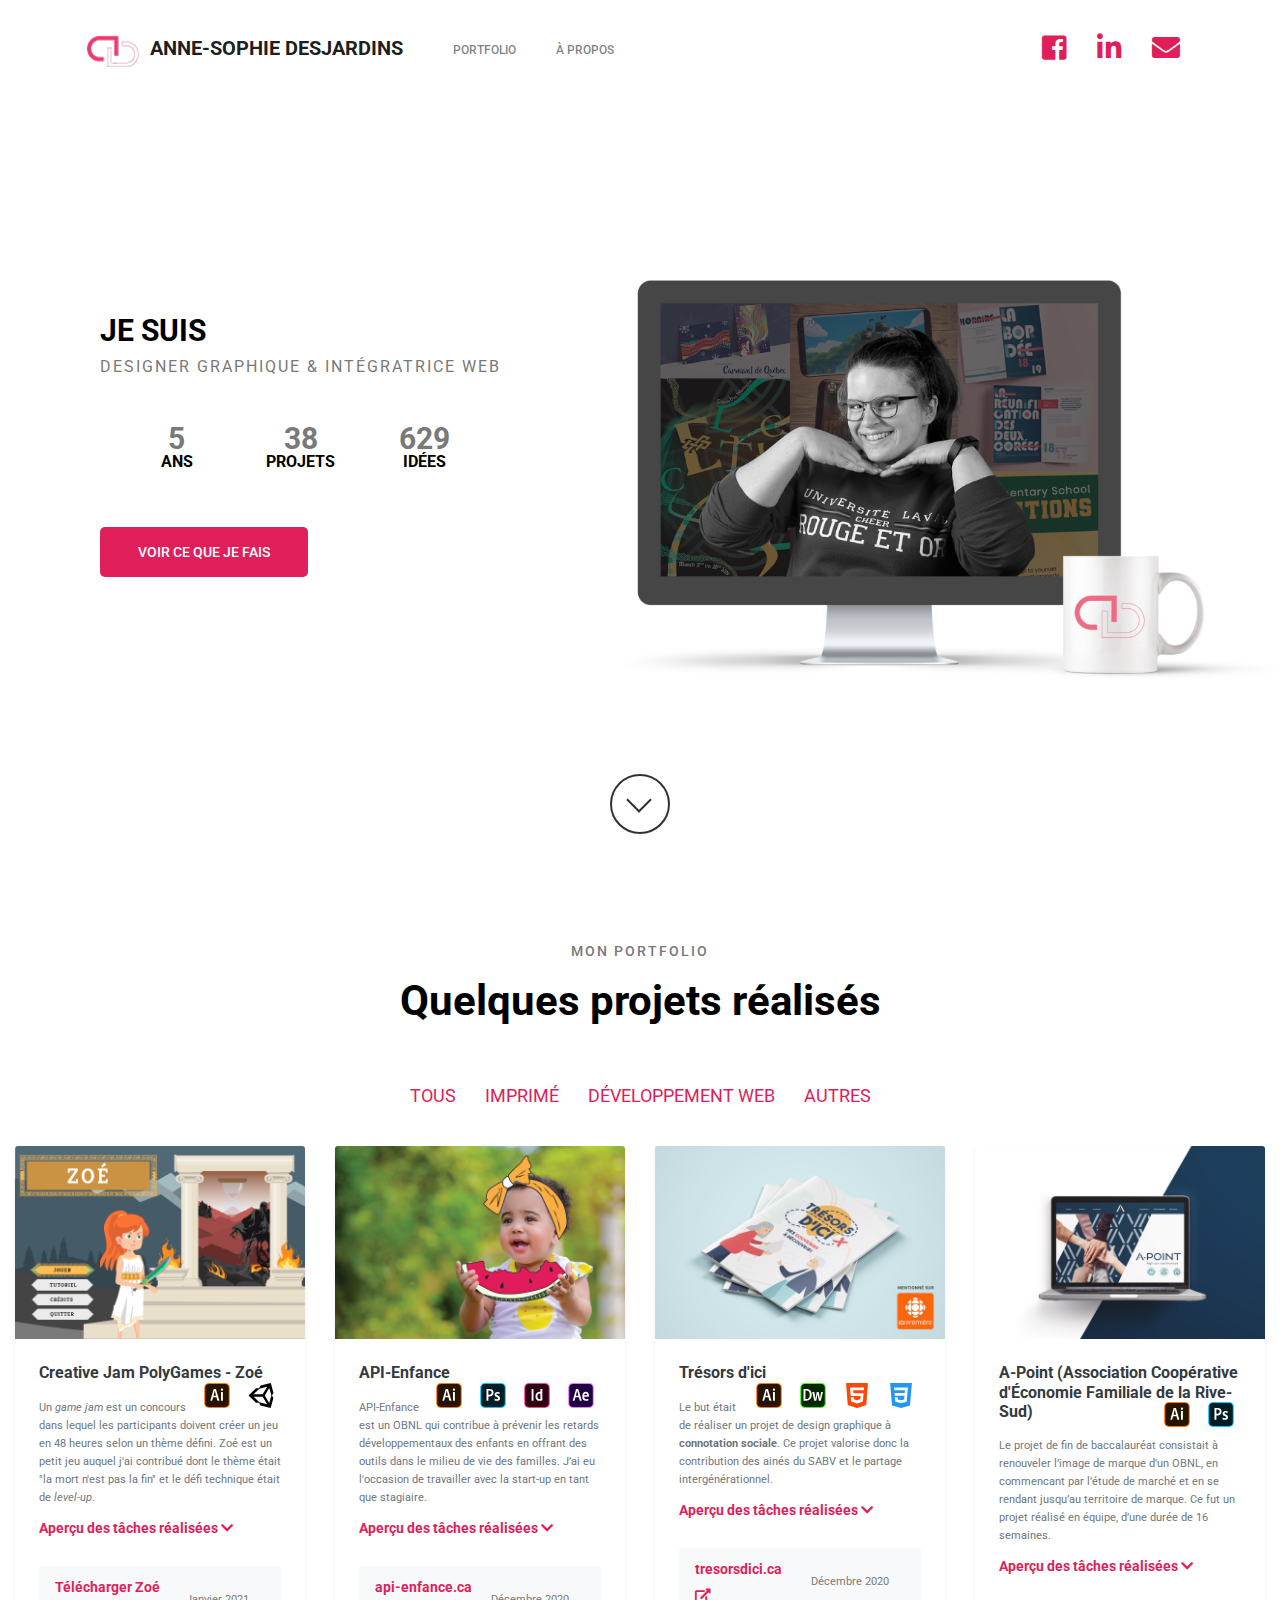
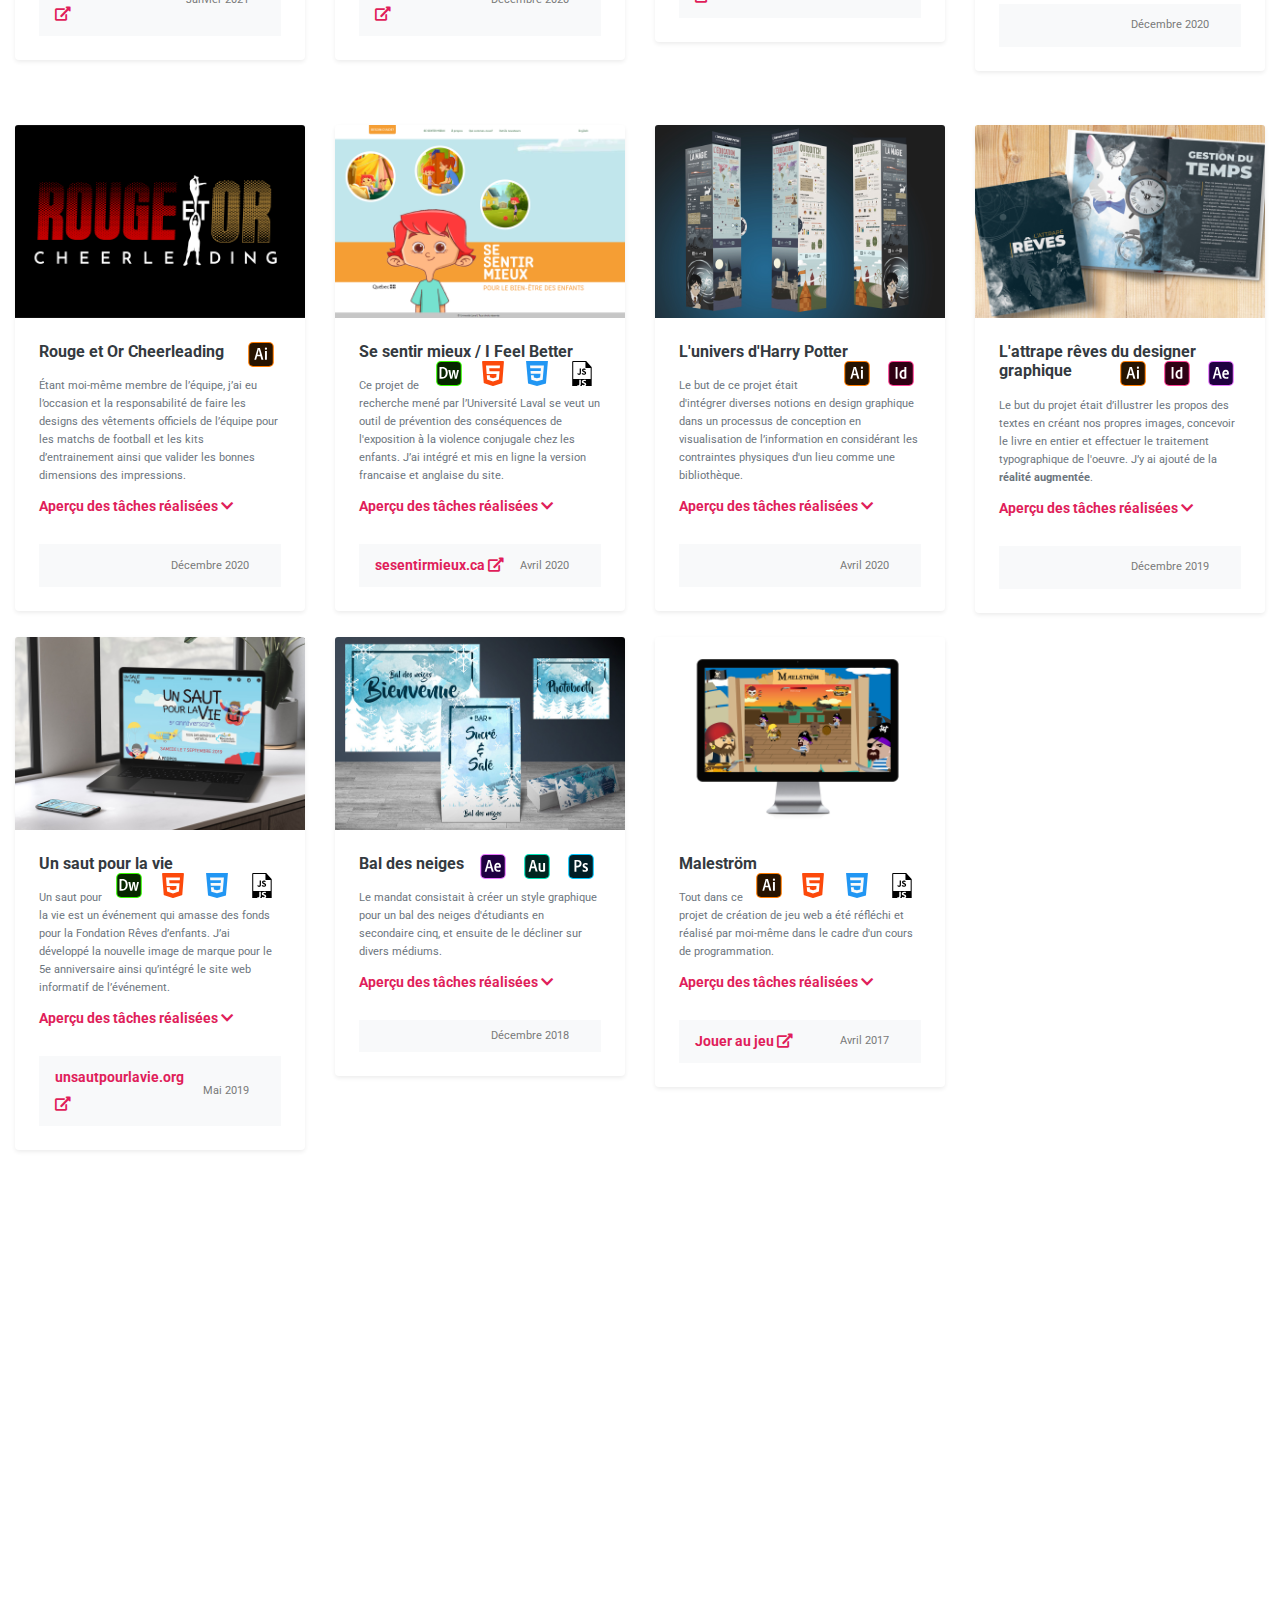
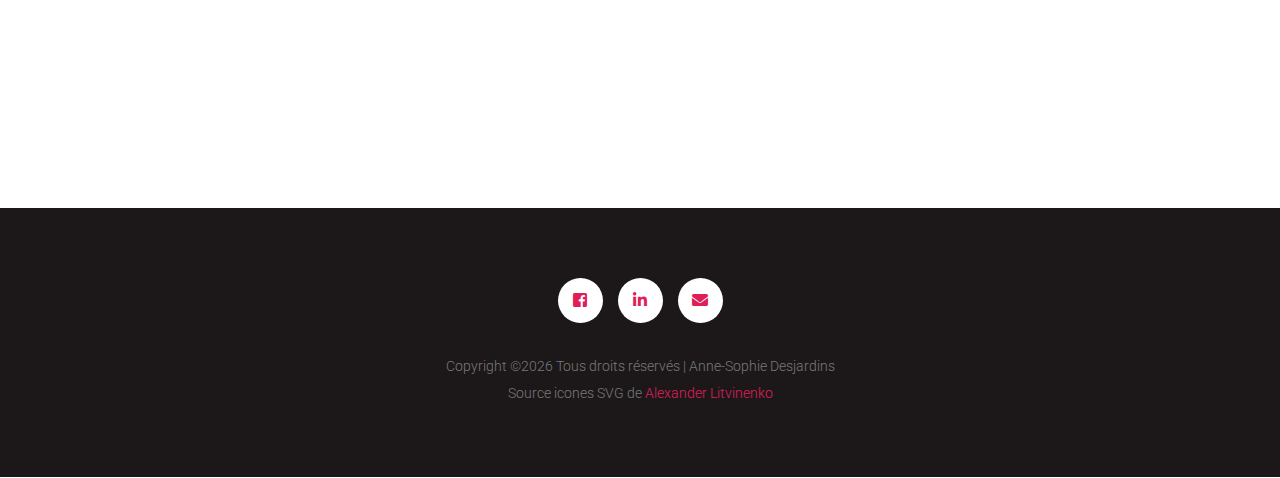
==== index.html @ 2a610689 "maj Modal" ====
<!doctype html>
<html lang="fr">
<head>
<!-- Required meta tags -->
<meta charset="utf-8">
<meta name="viewport" content="width=device-width, initial-scale=1, shrink-to-fit=no">
<link rel="icon" href="img/favicon.png" type="image/png">
<title>Portfolio Anne-Sophie</title>
<!-- Bootstrap CSS -->
<link rel="stylesheet" href="css/bootstrap.css">
<link rel="stylesheet" href="vendors/linericon/style.css">
<link rel="stylesheet" href="css/themify-icons.css">
<link rel="stylesheet" href="vendors/owl-carousel/owl.theme.default.min.css">
<link rel="stylesheet" href="vendors/fontawesome/css/all.min.css">
<link rel="stylesheet" href="vendors/owl-carousel/owl.carousel.min.css">
<link rel="stylesheet" href="vendors/nice-select/css/nice-select.css">
<link rel="stylesheet" href="https://cdnjs.cloudflare.com/ajax/libs/animate.css/3.7.0/animate.min.css">
<!-- main css -->
<link rel="stylesheet" href="css/style.css">
<script type="text/javascript" src="https://www.gstatic.com/charts/loader.js"></script>
</head>
<body>

    <!--================ Start Header Area =================-->
<header class="header_area">
  <div class="main_menu">
    <nav class="navbar navbar-expand-lg navbar-light">
      <div class="container"> 
        <!-- Brand and toggle get grouped for better mobile display --> 
        <a class="navbar-brand logo_h font-weight-bold text-uppercase" href="index.html"><img src="img/logo2.png" class="img-fluid" alt="Monogramme rose ASD"/> Anne-Sophie Desjardins</a>
        <button class="navbar-toggler" type="button" data-toggle="collapse" data-target="#navbarSupportedContent"
					 aria-controls="navbarSupportedContent" aria-expanded="false" aria-label="Toggle navigation"> <span class="icon-bar"></span> <span class="icon-bar"></span> <span class="icon-bar"></span> </button>
        <!-- Collect the nav links, forms, and other content for toggling -->
        <div class="collapse navbar-collapse offset" id="navbarSupportedContent">
          <ul class="nav navbar-nav menu_nav">
            <!--<li class="nav-item active"><a class="nav-link" href="index.html">Home</a></li>--> 
            
            <!--           <li class="nav-item"><a class="nav-link" href="#competences">Compétences</a></li>-->
            <li class="nav-item"><a class="nav-link" href="#portfolio">Portfolio</a></li>
            <li class="nav-item"><a class="nav-link" href="#a-propos">À propos</a></li>
          </ul>
          <ul class="navbar-nav ml-auto">
            <li class="contactIcone"><a target="_blank" href="https://www.facebook.com/annesophdesj"><i class="fab fa-facebook-square fa-2x"></i></a></li>
            <li class="contactIcone"><a target="_blank" href="https://www.linkedin.com/in/annesophdesj"><i class="fab fa-linkedin-in fa-2x"></i></a></li>
            <li class="contactIcone"><a target="_blank" href="mailto:asdesjardins23@gmail.com"><i class="fas fa-envelope fa-2x"></i></a></li>
          </ul>
        </div>
      </div>
    </nav>
  </div>
</header>
<!--================ End Header Area =================--> 

<!--================ Start Home Banner Area =================-->
<section class="home_banner_area mb-5">
  <div class="banner_inner">
    <div class="container">
      <div class="row align-items-center justify-content-between">
        <div class="col-lg-6">
          <div class="banner_content">
            <h1 class="invisible">Portfolio Anne-Sophie Desjardins</h1>
            <h2 class="text-uppercase">Je suis <span class="typed"></span></h2>
            <h3 class="text-uppercase">Designer graphique & intégratrice web </h3>
    <!--        <div class="social_icons my-5"> <a target="_blank" href="https://github.com/asdesjardins23"><i class="ti-github"></i></a> <a target="_blank" href="https://vimeo.com/annesophdesj"><i class="ti-vimeo"></i></a> </div>-->
		<div class="container mt-5">
			<div class="row">
				<div class="col-md-3">
					<div class="count"> 
						<p class="number">5</p>
						<h4>ans</h4> </div>
				</div>
				<div class="col-md-3 ">
					<div class="count">
						<p class="number">38</p>
						<h4>projets</h4> </div>
				</div>
				<div class="col-md-3 ">
					<div class="count">
						<p class="number">629</p>
						<h4>idées</h4> </div>
				</div>
			</div>
		</div>    
            <a class="primary_btn mt-5" href="#portfolio"><span>Voir ce que je fais</span></a> 
          </div>
        </div>
        <div class="col-lg-4">
          <div class="home_right_img invisible"> <img class="img-fluid" src="img/banner/home-right.png" alt="Image de moi"> </div>
        </div>
      </div>
    <div class="field">
		<a href="#portfolio"><div class="scroll"></div></a>
        
	</div>
    </div>
  </div>
</section>
<!--================ End Home Banner Area =================--> 

<!--================ Start Portfolio Area =================-->
<section class="portfolio_area" id="portfolio">
  <div class="col-lg-12 text-center">
    <div class="main_title mb-5">
      <p class="top_text">Mon portfolio </p>
      <h2>Quelques projets réalisés</h2>
    </div>
    <div class="filters portfolio-filter container mt-0">
      <button class="btn filter-button active" data-filter="all">TOUS</button>
      <button class="btn filter-button" data-filter="imprime">IMPRIMÉ</button>
      <button class="btn filter-button" data-filter="web">DÉVELOPPEMENT WEB</button>
      <button class="btn filter-button" data-filter="autres">AUTRES</button>
    </div>
  </div>
  <div class="sectionFiltre"> 
          <!-- Gallery item -->
    <div class="col-xl-3 col-lg-4 col-md-6 mb-4 filter all autres">
      <div class="bg-white rounded shadow-sm single_portfolio"><a type="button" data-toggle="modal" data-target="#p11">
        <div class="card-image"> <img src="img/portfolio/zoe_portfolio.png" alt="" class="img-fluid card-img-top">
          <div class="image-overlay"><span>En savoir +</span></div>
        </div>
        </a>
        <div class="p-4">
          <h5> <a href="#" class="text-dark">Creative Jam PolyGames - Zoé</a><span class="float-right">
            <svg class="icon">
              <use xlink:href="#ai" />
            </svg> 
              <svg class="icon">
              <use xlink:href="#unity" />
            </svg>
            </span></h5>
          <p class="small text-muted mb-2 mt-3">Un <i lang="en">game jam</i> est un concours dans lequel les participants doivent créer un jeu en 48 heures selon un thème défini. Zoé est un petit jeu auquel j'ai contribué dont le thème était "la mort n'est pas la fin" et le défi technique était de <i lang="en">level-up</i>.</p>
          <a class="font-weight-bold" data-toggle="collapse" href="#collapseZOE" role="button" aria-expanded="false" aria-controls="collapseZOE"> Aperçu des tâches réalisées <i class="fas fa-chevron-down"></i> </a>
          <div class="collapse" id="collapseZOE">
            <div class="card card-body">
              <ul class="listeTaches">
                <li>Participer à l'idéation du storytelling et des mécaniques du jeu </li>
                <li>Créer le personnage et les divers sprites</li>
                <li>Concevoir les divers éléments de l'interface utilisateur</li>
                <li>Créer des maquettes qui illustrent les divers scènes du jeu afin de guider les programmeurs</li>
              </ul>
              <a class="btn primary_btn" type="button" data-toggle="modal" data-target="#p11"> En savoir + </a> </div>
          </div>
          <div class="d-flex align-items-center justify-content-between rounded-pill bg-light px-3 py-2 mt-4">
            <p class="mb-0"><i class="fa fa-picture-o"></i><span class="font-weight-bold"><a href="https://meteox.itch.io/zoe" target="_blank">Télécharger Zoé <i class="fas fa-external-link-alt"></i></a></span></p>
            <div class="badge px-3 rounded-pill font-weight-normal">Janvier 2021</div>
          </div>
        </div>
      </div>
    </div>
    <!-- End --> 
    <!-- Gallery item -->
    <div class="col-xl-3 col-lg-4 col-md-6 mb-4 filter all imprime web">
      <div class="bg-white rounded shadow-sm single_portfolio"><a type="button" data-toggle="modal" data-target="#p1">
        <div class="card-image"> <img src="img/portfolio/api_portfolio.jpg" alt="" class="img-fluid card-img-top">
          <div class="image-overlay"><span>En savoir +</span></div>
        </div>
        </a>
        <div class="p-4">
          <h5> <a href="#" class="text-dark">API-Enfance</a><span class="float-right">
            <svg class="icon">
              <use xlink:href="#ai" />
            </svg>
            <svg class="icon">
              <use xlink:href="#ps" />
            </svg>
            <svg class="icon">
              <use xlink:href="#in" />
            </svg>
            <svg class="icon">
              <use xlink:href="#ae" />
            </svg>
            </span></h5>
          <p class="small text-muted mb-2 mt-3">API-Enfance est un OBNL qui contribue à prévenir les retards développementaux des enfants en offrant des outils dans le milieu de vie des familles. J’ai eu l'occasion de travailler avec la start-up en tant que stagiaire.</p>
          <a class="font-weight-bold" data-toggle="collapse" href="#collapseAPI" role="button" aria-expanded="false" aria-controls="collapseAPI"> Aperçu des tâches réalisées <i class="fas fa-chevron-down"></i> </a>
          <div class="collapse" id="collapseAPI">
            <div class="card card-body">
              <ul class="listeTaches">
                <li>Participer à l'idéation de l'image de marque</li>
                <li>Développer le territoire visuel de l'entreprise</li>
                <li>Concevoir et intégrer le site vitrine</li>
                <li>Créer les illustrations à superposer sur les images</li>
              </ul>
              <a class="btn primary_btn" type="button" data-toggle="modal" data-target="#p1"> En savoir + </a> </div>
          </div>
          <div class="d-flex align-items-center justify-content-between rounded-pill bg-light px-3 py-2 mt-4">
            <p class="mb-0"><i class="fa fa-picture-o"></i><span class="font-weight-bold"><a href="http://api-enfance.ca/" target="_blank">api-enfance.ca <i class="fas fa-external-link-alt"></i></a></span></p>
            <div class="badge px-3 rounded-pill font-weight-normal">Décembre 2020</div>
          </div>
        </div>
      </div>
    </div>
    <!-- End --> 
    
    <!-- Gallery item -->
    <div class="col-xl-3 col-lg-4 col-md-6 mb-4 filter all imprime web">
      <div class="bg-white rounded shadow-sm single_portfolio"><a type="button" data-toggle="modal" data-target="#p2">
        <div class="card-image"> <img src="img/portfolio/tresors_portfolio.jpg" alt="" class="img-fluid card-img-top">
          <div class="image-overlay"><span>En savoir +</span></div>
        </div>
        </a>
        <div class="p-4">
          <h5 class="text-dark">Trésors d'ici<span class="float-right">
            <svg class="icon">
              <use xlink:href="#ai" />
            </svg>
            <svg class="icon">
              <use xlink:href="#dw" />
            </svg>
            <svg class="icon">
              <use xlink:href="#html" />
            </svg>
            <svg class="icon">
              <use xlink:href="#css" />
            </svg>
            </span> </h5>
          <p class="small text-muted mb-2 mt-3">Le but était de réaliser un projet de design graphique à <strong>connotation sociale</strong>. Ce projet valorise donc la contribution des ainés du SABV et le partage intergénérationnel.</p>
          <a class="font-weight-bold" data-toggle="collapse" href="#collapseExample" role="button" aria-expanded="false" aria-controls="collapseExample"> Aperçu des tâches réalisées <i class="fas fa-chevron-down"></i> </a>
          <div class="collapse" id="collapseExample">
            <div class="card card-body">
              <ul class="listeTaches">
                <li>Identifier la problématique et arriver à une solution adaptée aux aînés du SABV</li>
                <li>Faire la conception, l'impression et le montage des livrets à distribuer</li>
                <li>Intégrer le site web du projet afin d'assurer la pérennité de ce dernier</li>
              </ul>
              <a class="btn primary_btn" type="button" data-toggle="modal" data-target="#p2"> En savoir + </a> </div>
          </div>
          <div class="d-flex align-items-center justify-content-between rounded-pill bg-light px-3 py-2 mt-4">
            <p class="mb-0"><i class="fa fa-picture-o"></i><span class="font-weight-bold"><a href="http://tresorsdici.ca/" target="_blank">tresorsdici.ca <i class="fas fa-external-link-alt"></i></a></span></p>
            <div class="badge px-3 rounded-pill font-weight-normal">Décembre 2020</div>
          </div>
        </div>
      </div>
    </div>
    <!-- End --> 
    
    <!-- Gallery item -->
    <div class="col-xl-3 col-lg-4 col-md-6 mb-4 filter all imprime">
      <div class="bg-white rounded shadow-sm single_portfolio"><a type="button" data-toggle="modal" data-target="#p3">
        <div class="card-image"> <img src="img/portfolio/apoint_portfolio.jpg" alt="" class="img-fluid card-img-top">
          <div class="image-overlay"><span>En savoir +</span></div>
        </div>
        </a>
        <div class="p-4">
          <h5> <a href="#" class="text-dark">A-Point (Association Coopérative d'Économie Familiale de la Rive-Sud)</a><span class="float-right">
            <svg class="icon">
              <use xlink:href="#ai" />
            </svg>
            <svg class="icon">
              <use xlink:href="#ps" />
            </svg>
            </span></h5>
          <p class="small text-muted mb-2 mt-3">Le projet de fin de baccalauréat consistait à renouveler l’image de marque d'un OBNL, en commencant par l’étude de marché et en se rendant jusqu’au territoire de marque. Ce fut un projet réalisé en équipe, d’une durée de 16 semaines.</p>
          <a class="font-weight-bold" data-toggle="collapse" href="#collapseAPOINT" role="button" aria-expanded="false" aria-controls="collapseAPOINT"> Aperçu des tâches réalisées <i class="fas fa-chevron-down"></i> </a>
          <div class="collapse" id="collapseAPOINT">
            <div class="card card-body">
              <ul class="listeTaches">
                <li>Faire une étude de marché et analyser la situation actuelle de l'OBNL</li>
                <li>Développer une nouvelle stratégie de marque adaptée</li>
                <li>Élaborer le territoire visuel</li>
                <li>Décliner l'image de marque en divers outils de communication</li>
              </ul>
              <a class="btn primary_btn" type="button" data-toggle="modal" data-target="#p3"> En savoir + </a> </div>
          </div>
          <div class="d-flex align-items-center justify-content-between rounded-pill bg-light px-3 py-2 mt-4">
            <p class="mb-0"><i class="fa fa-picture-o"></i></p>
            <div class="badge px-3 rounded-pill font-weight-normal">Décembre 2020</div>
          </div>
        </div>
      </div>
    </div>
    <!-- End --> 
    
    <!-- Gallery item -->
    <div class="col-xl-3 col-lg-4 col-md-6 mb-4 filter all imprime">
      <div class="bg-white rounded shadow-sm"><a type="button" data-toggle="modal" data-target="#p4">
        <div class="card-image"> <img src="img/portfolio/rougetor_portfolio.jpg" alt="" class="img-fluid card-img-top">
          <div class="image-overlay"><span>En savoir +</span></div>
        </div>
        </a>
        <div class="p-4">
          <h5 class="text-dark">Rouge et Or Cheerleading<span class="float-right">
            <svg class="icon">
              <use xlink:href="#ai" />
            </svg>
            </span></h5>
          <p class="small text-muted mb-2 mt-3">Étant moi-même membre de l’équipe, j’ai eu l’occasion et la responsabilité de faire les designs des vêtements officiels de l’équipe pour les matchs de football et les kits d’entrainement ainsi que valider les bonnes dimensions des impressions.</p>
          <a class="font-weight-bold" data-toggle="collapse" href="#collapseRETOR" role="button" aria-expanded="false" aria-controls="collapseRETOR"> Aperçu des tâches réalisées <i class="fas fa-chevron-down"></i> </a>
          <div class="collapse" id="collapseRETOR">
            <div class="card card-body">
              <ul class="listeTaches">
                <li>Participer à l'idéation des divers possibilités de designs de vêtements selon des contraintes</li>
                <li>Élaborer des maquettes de vêtements détaillées</li>
                <li>Proposer des pistes de design en lien avec la charte graphique du Rouge et Or</li>
                <li>Créer des publications pour les réseaux sociaux</li>
              </ul>
              <a class="btn primary_btn" type="button" data-toggle="modal" data-target="#p4"> En savoir + </a> </div>
          </div>
          <div class="d-flex align-items-center justify-content-between rounded-pill bg-light px-3 py-2 mt-4">
            <p class="mb-0"><i class="fa fa-picture-o"></i></p>
            <div class="badge px-3 rounded-pill font-weight-normal">Décembre 2020</div>
          </div>
        </div>
      </div>
    </div>
    <!-- End --> 
    <!-- Gallery item -->
    <div class="col-xl-3 col-lg-4 col-md-6 mb-4 filter all web">
      <div class="bg-white rounded shadow-sm"><a type="button" data-toggle="modal" data-target="#p5">
        <div class="card-image"> <img src="img/portfolio/sesentirmieux_portfolio.jpg" alt="" class="img-fluid card-img-top">
          <div class="image-overlay"><span>En savoir +</span></div>
        </div>
        </a>
        <div class="p-4">
          <h5 class="text-dark"> Se sentir mieux / I Feel Better<span class="float-right">
            <svg class="icon">
              <use xlink:href="#dw" />
            </svg>
            <svg class="icon">
              <use xlink:href="#html" />
            </svg>
            <svg class="icon">
              <use xlink:href="#css" />
            </svg>
            <svg class="icon">
              <use xlink:href="#js" />
            </svg>
            </span></h5>
          <p class="small text-muted mb-2 mt-3">Ce projet de recherche mené par l’Université Laval  se veut un outil de prévention des conséquences de l'exposition à la violence conjugale chez les enfants. J’ai intégré et mis en ligne la version francaise et anglaise du site.</p>
          <a class="font-weight-bold" data-toggle="collapse" href="#collapseMieux" role="button" aria-expanded="false" aria-controls="collapseMieux"> Aperçu des tâches réalisées <i class="fas fa-chevron-down"></i> </a>
          <div class="collapse" id="collapseMieux">
            <div class="card card-body">
              <ul class="listeTaches">
                <li>Intégrer le site web selon une maquette fournie</li>
                <li>Mise en ligne via Wordpress</li>
                <li>Optimisation des vidéos pour Youtube et réseaux sociaux</li>
              </ul>
              <a class="btn primary_btn" type="button" data-toggle="modal" data-target="#p5"> En savoir + </a> </div>
          </div>
          <div class="d-flex align-items-center justify-content-between rounded-pill bg-light px-3 py-2 mt-4">
            <p class="mb-0"><i class="fa fa-picture-o"></i><span class="font-weight-bold"><a href="https://www.sesentirmieux.ca/" target="_blank">sesentirmieux.ca <i class="fas fa-external-link-alt"></i></a></span></p>
            <div class="badge px-3 rounded-pill font-weight-normal">Avril 2020</div>
          </div>
        </div>
      </div>
    </div>
    <!-- End --> 
    
    <!-- Gallery item -->
    <div class="col-xl-3 col-lg-4 col-md-6 mb-4 filter all imprime autres">
      <div class="bg-white rounded shadow-sm"><a type="button" data-toggle="modal" data-target="#p6">
        <div class="card-image"> <img src="img/portfolio/harryPotter_portfolio.jpg" alt="" class="img-fluid card-img-top">
          <div class="image-overlay"><span>En savoir +</span></div>
        </div>
        </a>
        <div class="p-4">
          <h5 class="text-dark">L'univers d'Harry Potter<span class="float-right">
            <svg class="icon">
              <use xlink:href="#ai" />
            </svg>
            <svg class="icon">
              <use xlink:href="#in" />
            </svg>
            </span></h5>
          <p class="small text-muted mb-2 mt-3">Le but de ce projet était d'intégrer diverses notions en design graphique dans un processus de conception en visualisation de l’information en considérant les contraintes physiques d'un lieu comme une bibliothèque.</p>
          <a class="font-weight-bold" data-toggle="collapse" href="#collapseHarry" role="button" aria-expanded="false" aria-controls="collapseHarry"> Aperçu des tâches réalisées <i class="fas fa-chevron-down"></i> </a>
          <div class="collapse" id="collapseHarry">
            <div class="card card-body">
              <ul class="listeTaches">
                <li>Réfléchir à une solution adaptée au Morrin Center</li>
                <li>Réaliser les illustrations des écoles de sorcelleries, des personnages, des maisons, etc.</li>
                <li>Valider la pertinence des choix de présentation de l'information pour la compréhension</li>
                <li>Réaliser des maquettes fidèles à la situation / au support choisi</li>
              </ul>
              <a class="btn primary_btn" type="button" data-toggle="modal" data-target="#p6"> En savoir + </a> </div>
          </div>
          <div class="d-flex align-items-center justify-content-between rounded-pill bg-light px-3 py-2 mt-4">
            <p class="mb-0"><i class="fa fa-picture-o"></i></p>
            <div class="badge px-3 rounded-pill font-weight-normal">Avril 2020</div>
          </div>
        </div>
      </div>
    </div>
    <!-- End --> 
    
    <!-- Gallery item -->
    <div class="col-xl-3 col-lg-4 col-md-6 mb-4 filter all imprime autres">
      <div class="bg-white rounded shadow-sm"><a type="button" data-toggle="modal" data-target="#p7">
        <div class="card-image"> <img src="img/portfolio/reves_portfolio.jpg" alt="" class="img-fluid card-img-top">
          <div class="image-overlay"><span>En savoir +</span></div>
        </div>
        </a>
        <div class="p-4">
          <h5 class="text-dark">L'attrape rêves du designer graphique<span class="float-right">
            <svg class="icon">
              <use xlink:href="#ai" />
            </svg>
            <svg class="icon">
              <use xlink:href="#in" />
            </svg>
            <svg class="icon">
              <use xlink:href="#ae" />
            </svg>
            </span></h5>
          <p class="small text-muted mb-2 mt-3">Le but du projet était d’illustrer les propos des textes en créant nos propres images, concevoir le livre en entier et effectuer le traitement typographique de l'oeuvre. J’y ai ajouté de la <strong>réalité augmentée</strong>.</p>
          <a class="font-weight-bold" data-toggle="collapse" href="#collapseREVE" role="button" aria-expanded="false" aria-controls="collapseREVE"> Aperçu des tâches réalisées <i class="fas fa-chevron-down"></i> </a>
          <div class="collapse" id="collapseREVE">
            <div class="card card-body">
              <ul class="listeTaches">
                <li>Réaliser les illustrations du livre selon les textes</li>
                <li>Effectuer le traitement typographique</li>
                <li>Ajouter la réalité augmentée visible à l'aide de l'application <a target="_blank" href="https://www.zappar.com/">ZAPPAR</a></li>
                <li>Faire l'impression et le montage du livre</li>
              </ul>
              <a class="btn primary_btn" type="button" data-toggle="modal" data-target="#p7"> En savoir + </a> </div>
          </div>
          <div class="d-flex align-items-center justify-content-between rounded-pill bg-light px-3 py-2 mt-4">
            <p class="mb-0"><i class="fa fa-picture-o"></i></p>
            <div class="badge px-3 rounded-pill font-weight-normal">Décembre 2019</div>
          </div>
        </div>
      </div>
    </div>
    <!-- End --> 
    <!-- Gallery item -->
    <div class="col-xl-3 col-lg-4 col-md-6 mb-4 filter all imprime web">
      <div class="bg-white rounded shadow-sm"><a type="button" data-toggle="modal" data-target="#p8">
        <div class="card-image"> <img src="img/portfolio/usplv_portfolio.jpg" alt="" class="img-fluid card-img-top">
          <div class="image-overlay"><span>En savoir +</span></div>
        </div>
        </a>
        <div class="p-4">
          <h5 class="text-dark">Un saut pour la vie<span class="float-right">
            <svg class="icon">
              <use xlink:href="#dw" />
            </svg>
            <svg class="icon">
              <use xlink:href="#html" />
            </svg>
            <svg class="icon">
              <use xlink:href="#css" />
            </svg>
            <svg class="icon">
              <use xlink:href="#js" />
            </svg>
            </span></h5>
          <p class="small text-muted mb-2 mt-3">Un saut pour la vie est un événement qui amasse des fonds pour la Fondation Rêves d’enfants. J’ai développé la nouvelle image de marque pour le 5e anniversaire ainsi qu’intégré le site web informatif de l’événement.</p>
          <a class="font-weight-bold" data-toggle="collapse" href="#collapseUSPLV" role="button" aria-expanded="false" aria-controls="collapseUSPLV"> Aperçu des tâches réalisées <i class="fas fa-chevron-down"></i> </a>
          <div class="collapse" id="collapseUSPLV">
            <div class="card card-body">
              <ul class="listeTaches">
                <li>Développer la nouvelle image de marque</li>
                <li>Concevoir et intégrer le site web de l'évènement selon une approche <i>responsive</i></li>
                <li>Créer des affiches / billets afin de favoriser la diffusion de l'évènement</li>
              </ul>
              <a class="btn primary_btn" type="button" data-toggle="modal" data-target="#p8"> En savoir + </a> </div>
          </div>
          <div class="d-flex align-items-center justify-content-between rounded-pill bg-light px-3 py-2 mt-4">
            <p class="mb-0"><i class="fa fa-picture-o"></i><span class="font-weight-bold"><a href="http://unsautpourlavie.org/" target="_blank">unsautpourlavie.org <i class="fas fa-external-link-alt"></i></a></span></p>
            <div class="badge px-3 rounded-pill font-weight-normal">Mai 2019</div>
          </div>
        </div>
      </div>
    </div>
    <!-- End --> 
    <!-- Gallery item -->
    <div class="col-xl-3 col-lg-4 col-md-6 mb-4 filter all imprime autres">
      <div class="bg-white rounded shadow-sm single_portfolio"><a type="button" data-toggle="modal" data-target="#p9">
        <div class="card-image"> <img src="img/portfolio/bal_portfolio.jpg" alt="" class="img-fluid card-img-top">
          <div class="image-overlay"><span>En savoir +</span></div>
        </div>
        </a>
        <div class="p-4">
          <h5 class="text-dark">Bal des neiges<span class="float-right">
            <svg class="icon">
              <use xlink:href="#ae" />
            </svg>
            <svg class="icon">
              <use xlink:href="#au" />
            </svg>
            <svg class="icon">
              <use xlink:href="#ps" />
            </svg>
            </span></h5>
          <p class="small text-muted mb-2 mt-3">Le mandat consistait à créer un style graphique pour un bal des neiges d'étudiants en secondaire cinq, et ensuite de le décliner sur divers médiums.</p>
          <a class="font-weight-bold" data-toggle="collapse" href="#collapseBal" role="button" aria-expanded="false" aria-controls="collapseBal"> Aperçu des tâches réalisées <i class="fas fa-chevron-down"></i> </a>
          <div class="collapse" id="collapseBal">
            <div class="card card-body">
              <ul class="listeTaches">
                <li>Créer une identité visuelle pertinente</li>
                <li>Effectuer des tests d'impression</li>
                <li>Réaliser une animation qui pourra jouer en boucle sur un écran géant</li>
              </ul>
              <a class="btn primary_btn" type="button" data-toggle="modal" data-target="#p9"> En savoir + </a> </div>
          </div>
          <div class="d-flex align-items-center justify-content-between rounded-pill bg-light px-3 py-2 mt-4">
            <p class="mb-0"></p>
            <div class="badge px-3 rounded-pill font-weight-normal">Décembre 2018</div>
          </div>
        </div>
      </div>
    </div>
    <!-- End --> 
    
    <!-- Gallery item -->
    <div class="col-xl-3 col-lg-4 col-md-6 mb-4 filter all web autres">
      <div class="bg-white rounded shadow-sm single_portfolio"><a type="button" data-toggle="modal" data-target="#p10">
        <div class="card-image"> <img src="img/portfolio/jeu_portfolio.jpg" alt="" class="img-fluid card-img-top">
          <div class="image-overlay"><span>En savoir +</span></div>
        </div>
        </a>
        <div class="p-4">
          <h5 class="text-dark">Maleström<span class="float-right">
            <svg class="icon">
              <use xlink:href="#ai" />
            </svg>
            <svg class="icon">
              <use xlink:href="#html" />
            </svg>
            <svg class="icon">
              <use xlink:href="#css" />
            </svg>
            <svg class="icon">
              <use xlink:href="#js" />
            </svg>
            </span></h5>
          <p class="small text-muted mb-2 mt-3">Tout dans ce projet de création de jeu web a été réfléchi et réalisé par moi-même dans le cadre d'un cours de programmation.</p>
          <a class="font-weight-bold" data-toggle="collapse" href="#collapseJeu" role="button" aria-expanded="false" aria-controls="collapseJeu"> Aperçu des tâches réalisées <i class="fas fa-chevron-down"></i> </a>
          <div class="collapse" id="collapseJeu">
            <div class="card card-body">
              <ul class="listeTaches">
                <li>Développer un synopsis</li>
                <li>Définir le style graphique et élaborer des planches de jeu ainsi que des cycles de marche</li>
                <li>Développer l'ambiance sonore du jeu</li>
                <li>Programmer le jeu à l'aide de CreateJS et intégrer le tout</li>
              </ul>
              <a class="btn primary_btn" type="button" data-toggle="modal" data-target="#p10"> En savoir + </a> </div>
          </div>
          <div class="d-flex align-items-center justify-content-between rounded-pill bg-light px-3 py-2 mt-4">
            <p class="mb-0"><i class="fa fa-picture-o"></i><span class="font-weight-bold"><a href="https://asdesjardins-jeu-maelstrom.netlify.com/" target="_blank">Jouer au jeu <i class="fas fa-external-link-alt"></i></a></span></p>
            <div class="badge px-3 rounded-pill font-weight-normal">Avril 2017</div>
          </div>
        </div>
      </div>
    </div>
    <!-- End --> 
  </div>
</section>
<!--================ Start About Me Area =================-->

<!--================ End About Us Area =================--> 
   
    
<!--================ Start About Me Area =================-->
<section class="about_area load-hidden mb-5" id="a-propos">
  <div class="container">
    <div class="row justify-content-start align-items-center">
      <div class="col-lg-6">
    <div id="chart_div" class="chart"></div>

      </div>
      <div class="offset-lg-1 col-lg-5">
        <div class="main_title text-left">
          <p class="top_text">À propos de moi </p>
          <p class="font-weight-bold"><i class="fas fa-graduation-cap"></i> BAC Design graphique <span class="font-weight-light float-right">2018-2021</span></p>
          <p class="font-weight-bold"><i class="fas fa-graduation-cap"></i> DEC Techniques d'intégration multimédia <span class="font-weight-light float-right">2015-2018</span></p>
          <p>Je fais plusieurs petits contrats ici et là, que ce soit pour des mariages, des évènements ou bien tout simplement des projets personnels.</p>
          <p> Dans mes temps libres, je suis souvent en train de lire des histoires de pirates en haute mer, de faire de la peinture ou bien de <i lang="en">gamer</i> aux derniers jeux de la série <i lang="en">Assassin's Creed</i></p>
            <span class="font-weight-bold text-uppercase">Vous avez une idée de projet? </span><br>
          <a class="primary_btn" href="mailto:asdesjardins23@gmail.com" download><span>Contactez-moi!</span> <i class="fas fa-envelope"></i></a></div>
      </div>
    </div>
  </div>
</section>
<!--================ End About Us Area =================--> 
    
    

<!--================ Start Modal Area =================-->
<div class="modal fade" id="p1" role="dialog" aria-labelledby="label" aria-hidden="true">
  <div class="modal-dialog modal-lg">
    <div class="modal-content">
      <div class="modal-header">
        <h5 class="modal-title">API-Enfance</h5>
        <button type="button" class="close btn-danger" data-dismiss="modal"> <span>&times;</span> </button>
      </div>
      <div class="modal-body">
        <div id="carousel-example-1z" class="carousel slide carousel-fade" data-interval="false">
          <ol class="carousel-indicators">
            <li data-target="#carousel-example-1z" data-slide-to="0" class="active"></li>
            <li data-target="#carousel-example-1z" data-slide-to="1"></li>
            <li data-target="#carousel-example-1z" data-slide-to="2"></li>
          </ol>
          <div class="carousel-inner" role="listbox">
            <div class="carousel-item active"> <img class="d-block w-100" src="img/portfolio/indv/api/images_api.jpg" alt="Première image du projet">   <div class="carousel-caption">
          <h5>Traitement d'images particulier</h5>
          <p>J'ai fait l'ajout des illustrations sur les images afin d'avoir une image de marque reconnaissable</p>
        </div> </div>
            <div class="carousel-item"> <img class="d-block w-100" src="img/portfolio/indv/api/wireframe_api.jpg" alt="Deuxième image du projet">   <div class="carousel-caption">
          <h5>Wireframes et tests utilisateurs</h5>
          <p>Dans le but de développer un outil efficace, j'ai effectué des texts utilisateurs à partir de maquettes fonctionnelles<br> créées avec Axure RP</p>
        </div> </div>
            <div class="carousel-item"> <img class="d-block w-100" src="img/portfolio/indv/api/mockUp_api.jpg" alt="Troisième image du projet">   <div class="carousel-caption">
          <h5>Site web et prototype</h5>
          <p>J'ai réalisé toutes les maquettes web et les ai intégrés dans un prototype à développer en hiver 2021 avec la librairie Bootstrap</p>
        </div> </div>
          </div>      
          <a class="carousel-control-prev" href="#carousel-example-1z" role="button" data-slide="prev"> <span class="carousel-control-prev-icon" aria-hidden="true"></span> <span class="sr-only">Précédent</span> </a> <a class="carousel-control-next" href="#carousel-example-1z" role="button" data-slide="next"> <span class="carousel-control-next-icon" aria-hidden="true"></span> <span class="sr-only">Prochain</span> </a></div>
          <p>Tout ce qui a été réalisé pour ce projet était dans le cadre d'un stage. J'ai été laissée à moi-même dans la plupart de mes tâches puisque j'étais la seule qui possédait des connaissances au niveau du web. J'ai néanmoins beaucoup contribué à définir l'image de marque de l'entreprise en appliquant divers éléments du territoire visuel aux documents administratifs, aux animations et aux maquettes, en plus de faire la première version du prototype fonctionnel à être éventuellement utilisé par le CIUSSS de la Capitale-Nationale.</p>
        <div class="modal-footer">
          <button type="button" class="btn btn-danger" data-dismiss="modal">Fermer</button>
        </div>
      </div>
    </div>
  </div>
</div>
    
<div class="modal fade" id="p2" role="dialog" aria-labelledby="label" aria-hidden="true">
  <div class="modal-dialog modal-lg">
    <div class="modal-content">
      <div class="modal-header">
        <h5 class="modal-title">Trésors d'ici</h5>
        <button type="button" class="close btn-danger" data-dismiss="modal"> <span>&times;</span> </button>
      </div>
      <div class="modal-body">
        <div id="carousel-example-2z" class="carousel slide carousel-fade" data-interval="false">
          <ol class="carousel-indicators">
            <li data-target="#carousel-example-2z" data-slide-to="0" class="active"></li>
            <li data-target="#carousel-example-2z" data-slide-to="1"></li>
            <li data-target="#carousel-example-2z" data-slide-to="2"></li>
          </ol>
            <div class="carousel-inner" role="listbox">
            <div class="carousel-item active"> <img class="d-block w-100" src="img/portfolio/indv/tresors/tresors_recherche.jpg" alt="Première image du projet">   <div class="carousel-caption">
          <h5>Recherche</h5>
          <p>Beaucoup de recherche a été effectuée afin de bien cibler la problématique des aînés du Service Amical Basse-Ville. Le contexte de la pandémie nous as mis des batons dans les roues mais nous avons su adapter notre concept de chasse aux trésors.</p>
        </div> </div>
            <div class="carousel-item"> <img class="d-block w-100" src="img/portfolio/indv/tresors/tresors_brochure.jpg" alt="Deuxième image du projet">   <div class="carousel-caption ">
          <h5>Style graphique et ton rédactionnel</h5>
          <p>Lorsque nous nous sommes décidés sur un concept, il a ensuite fallu déterminer qu'est-ce qui serait ludique et approchable. Nous avons opté pour du <i>flat design</i> et un livret de poche. Le ton rédactionnel quant a lui se voulait amical et accessible à tous afin de valoriser les souvenirs des ainés.</p>
        </div> </div>
            <div class="carousel-item"> <img class="d-block w-100" src="img/portfolio/indv/tresors/tresors_site.jpg" alt="Troisième image du projet">   <div class="carousel-caption">
          <h5>Site web et perennité</h5>
          <p>Afin de rejoindre plus de gens, j'ai décidé de concevoir et intégrer un site web avec le style graphique décidé, achetant un nom de domaine et m'assurant que le tout était conforme afin de le mettre en ligne. Cette plateforme a notament attiré l'oeil de Radio Canada. </p>
        </div> </div>
          </div>      
          <a class="carousel-control-prev" href="#carousel-example-2z" role="button" data-slide="prev"> <span class="carousel-control-prev-icon" aria-hidden="true"></span> <span class="sr-only">Précédent</span> </a> <a class="carousel-control-next" href="#carousel-example-2z" role="button" data-slide="next"> <span class="carousel-control-next-icon" aria-hidden="true"></span> <span class="sr-only">Prochain</span> </a>
          </div>
          <p>Dans le cadre d'un projet scolaire, moi et ma coéquipière devions cibler un problème des aînés de <strong>Service amical Basse-Ville</strong> et tenter d'apporter une solution en design à cette problématique. Nous nous sommes donc s’interrogés sur l’implication, le rôle, les responsabilités et l’impact des conceptions du designer graphique dans la société et sommes arrivés avec ce projet.</p><p>Trésors d’ici est une chasse aux trésors à travers Saint-Roch qui mets en valeur les connaissances et le vécu des aînés.</p><p>Notre projet étonnament eu un impact dans la communauté, s'étant notamment fait remarqué par <a target="_blank" href="https://www.facebook.com/premiereheure/photos/a.745639165455203/3929847267034361/">Radio Canada</a> ainsi que <a target="_blank" href="http://monsaintroch.com/2020/les-aines-en-vedette-dans-tresors-dici/?fbclid=IwAR3tA4PBAzp3uleXvLQ1m8L71jnt3YGvL4wUifJQTHYAx5ySrDb5KDq38Os">monsaintroch.com</a></p>
          <h6 class="text-uppercase">Encore plus?</h6><hr class="ml-0 col-2">
          <a download href="img/portfolio/indv/tresors/tresors_documentRecherche.pdf" class="font-weight-bold mt-2 mb-2">Télécharger notre document de recherche <i class="fas fa-download"></i></a>
        <div class="modal-footer mt-3">
          <button type="button" class="btn btn-danger" data-dismiss="modal">Fermer</button>
        </div>
      </div>
    </div>
  </div>
</div>
    
<div class="modal fade" id="p3" role="dialog" aria-labelledby="label" aria-hidden="true">
  <div class="modal-dialog modal-lg">
    <div class="modal-content">
      <div class="modal-header">
        <h5 class="modal-title">A∙Point</h5>
        <button type="button" class="close btn-danger" data-dismiss="modal"> <span>&times;</span> </button>
      </div>
      <div class="modal-body">
        <div id="carousel-example-3z" class="carousel slide carousel-fade" data-interval="false">
          <ol class="carousel-indicators">
            <li data-target="#carousel-example-3z" data-slide-to="0" class="active"></li>
            <li data-target="#carousel-example-3z" data-slide-to="1"></li>
            <li data-target="#carousel-example-3z" data-slide-to="2"></li>
              <li data-target="#carousel-example-3z" data-slide-to="3"></li>
          </ol>
          <div class="carousel-inner" role="listbox">
            <div class="carousel-item active"> <img class="d-block w-100" src="img/portfolio/indv/apoint/ecosysteme_apoint.jpg" alt="Première image du projet"><div class="carousel-caption d-none d-md-block">
          <h5>Méthodes d'analyse</h5>
          <p>Nous avons procédé à une analyse complète du portrait de l'ACEF afin d'avoir un portrait précis de tous les acteurs de l'OBNL et les aider à atteindre leurs nouveaux objectifs</p>
        </div>    </div>
              <div class="carousel-item"> <img class="d-block w-100" src="img/portfolio/indv/apoint/avantApres_apoint.jpg" alt="Deuxième image du projet"><div class="carousel-caption d-none d-md-block">
          <h5>Avant / Après - Nouvelle identité visuelle</h5>
          <p>Suite ànotre analyse, nous avons déterminé q'un nouveau nominal ainsi qu'un nouveau slogan serait de mise afin de maximiser l'impact de L'OBNL dans son secteur d'activités</p>
        </div>    </div>
            <div class="carousel-item"> <img class="d-block w-100" src="img/portfolio/indv/apoint/pictogrammes_apoint.jpg" alt="Troisieme image du projet"><div class="carousel-caption d-none d-md-block">
          <h5>Pictogrammes</h5>
          <p>Notre plan d'action a été concu dans l'optique que les plateformes numériques de l'organisme devaient absolument être mises à jour. Qui dit plateforme numérique dit nouveaux icones qui correspondent à la nouvelle identité visuelle.</p>
        </div>    </div>
            <div class="carousel-item"> <img class="d-block w-100" src="img/portfolio/indv/apoint/territoire_apoint.jpg" alt="Quatrieme image du projet"><div class="carousel-caption d-none d-md-block">
          <h5>Déclinaison de l'identité sur des outils de communication</h5>
          <p>Une fois notre recette déterminée et des normes établies, nous avons du démontrer que notre solution était la bonne en illustrant les divers possibilités de notre image de marque ainsi que l'impact de cette dernière.</p>
        </div> </div>
          </div>      
          <a class="carousel-control-prev" href="#carousel-example-3z" role="button" data-slide="prev"> <span class="carousel-control-prev-icon" aria-hidden="true"></span> <span class="sr-only">Précédent</span> </a> <a class="carousel-control-next" href="#carousel-example-3z" role="button" data-slide="next"> <span class="carousel-control-next-icon" aria-hidden="true"></span> <span class="sr-only">Prochain</span> </a>
          </div>
          <p>Pour ce projet de fin de baccalauréat, notre mandat était d’abord de dresser un profil clair de l’ACEF de la Rive-Sud, soit de son écosystème, de son environnement concurrentiel, de sa catégorie et de générer un « portrait » de l’organisation afin de renouveler leur stratégie et son image de marque et ainsi les aider à innover et à se démarquer au sein de leur catégorie d’activité. Avec le renouvellement de leur stratégie de marque, nous avons conçu une toute nouvelle image de marque sur mesure et à l’effigie de l’organisme, nouvellement nommée A∙Point. Finalement, à l’aide de cette nouvelle image de marque, des déclinaisons de divers outils de communication ont été développées afin que tous puissent s’identifier concrètement à l’organisme.</p>
          <h6 class="text-uppercase">Encore plus?</h6><hr class="ml-0 col-2">
          <a download href="img/portfolio/indv/apoint/manifesteDeMarque.pdf" class="font-weight-bold mt-2 mb-2">Télécharger notre manifeste de marque<i class="fas fa-download"></i></a>
        <div class="modal-footer mt-3">
          <button type="button" class="btn btn-danger" data-dismiss="modal">Fermer</button>
        </div>
      </div>
    </div>
  </div>
</div>
    
<div class="modal fade" id="p4" role="dialog" aria-labelledby="label" aria-hidden="true">
  <div class="modal-dialog modal-lg">
    <div class="modal-content">
      <div class="modal-header">
        <h5 class="modal-title">Rouge et Or Cheerleading</h5>
        <button type="button" class="close btn-danger" data-dismiss="modal"> <span>&times;</span> </button>
      </div>
      <div class="modal-body">
        <div id="carousel-example-4z" class="carousel slide carousel-fade" data-interval="false">
          <ol class="carousel-indicators">
            <li data-target="#carousel-example-4z" data-slide-to="0" class="active"></li>
            <li data-target="#carousel-example-4z" data-slide-to="1"></li>
            <li data-target="#carousel-example-4z" data-slide-to="2"></li>
          </ol>
          <div class="carousel-inner" role="listbox">
            <div class="carousel-item active"> <img class="d-block w-100" src="img/portfolio/indv/rougeEtOr/vetemetns_rougeEtOr.jpg" alt="Première image du projet">   <div class="carousel-caption">
          <h5>Design de vêtements officiels</h5>
          <p>Il fallait quelque chose de neutre mais qui faisant changement des autres équipes du programme pour les matchs de football puisque nous étions souvent au premier plan. Donc le logo du Rouge et Or était de mise sur le devant et je pouvais tenter quelque chose de plus créatif dans le dos</p>
        </div> </div>
            <div class="carousel-item"> <img class="d-block w-100" src="img/portfolio/indv/rougeEtOr/2020_rougetOr.jpg" alt="Deuxième image du projet">   <div class="carousel-caption">
          <h5>Design de vêtements d'entrainement</h5>
          <p>Les vêtements d'entrainement sont souvent moins vus que les vêtements de matchs, alors j'avais souvent carte blanche pour les designs. Néanmoins, ils se devaient d'être en français pour respecter les demandes de la direction. De plus, pour sauver des coûts d'impressions, ils devaient souvent être en monochrome</p>
        </div> </div>
            <div class="carousel-item"> <img class="d-block w-100" src="img/portfolio/indv/rougeEtOr/social_rougeEtOr.jpg" alt="Troisième image du projet">   <div class="carousel-caption">
          <h5>Publications sur les réseaux sociaux</h5>
          <p>J'étais la personne en charge de créer les publications sur les réseaux sociaux, mais pas la gestion de la page puisque j'en avais déjà beaucoup à faire. Chacune de mes publications devaient être approuvées par la direction de l'Université Laval afin de s'assurer que le tout était conforme avec les normes universitaires</p>
        </div> </div>
          </div>      
          <a class="carousel-control-prev" href="#carousel-example-4z" role="button" data-slide="prev"> <span class="carousel-control-prev-icon" aria-hidden="true"></span> <span class="sr-only">Précédent</span> </a> <a class="carousel-control-next" href="#carousel-example-4z" role="button" data-slide="next"> <span class="carousel-control-next-icon" aria-hidden="true"></span> <span class="sr-only">Prochain</span> </a></div>
          <p>Dès ma première année dans le Rouge et Or, j'ai fait parti du comité de vêtements dans lequel j'ai pu mettre à profit mes connaissances avec le logiciel illustrator et présenter de multiples designs pour les vêtements de l'équipe. J'étais également en charge de valider les dimensions avec l'imprimeur.</p><p>De plus, j'ai travaillé avec le comité de financement de l'équipe afin de produire des publications attrayantes pour les réseaux sociaux et ainsi acroître notre profit.</p>
        <div class="modal-footer">
          <button type="button" class="btn btn-danger" data-dismiss="modal">Fermer</button>
        </div>
      </div>
    </div>
  </div>
</div>
    
<div class="modal fade" id="p5" role="dialog" aria-labelledby="label" aria-hidden="true">
  <div class="modal-dialog modal-lg">
    <div class="modal-content">
      <div class="modal-header">
        <h5 class="modal-title">Se sentir mieux</h5>
        <button type="button" class="close btn-danger" data-dismiss="modal"> <span>&times;</span> </button>
      </div>
        <div class="modal-body">
             <img class="d-block w-100" src="img/portfolio/sesentirmieux_portfolio.jpg" alt="Aperçu page d'accueil du projet"> 
          <p>Mon mandat était d'intégrer et de programmer les fonctionnalités du site sesentirmieux.ca ainsi que sa version angalise, ifeelbetter.ca. Se sentir mieux a été un projet d'intégration réalisé avec Wordpress. Je me suis fait donné une maquette de la page d'accueil et j'avais un total de six semaines pour tout mettre en ligne, soit 10 pages différentes dont j'avais carte blanche pour les pages qui n'étaient pas la page d'accueil. J'ai également géré l'optimisation et la mise en ligne des vidéos faits par des étudiants dans le programme du baccalauréat en arts et sciences de l'animation.</p><p>Suite aux évènements survenus à cause de la pandémie, j'ai du retirer deux des trois vidéos (elles disaient d'aller voir ses amis ou bien son professeur alors que tous étaient confinés) et m'organiser pour la remise en ligne simple une fois les mesures sanitaires retirées.</p>
        </div>
        <div class="modal-footer">
          <button type="button" class="btn btn-danger" data-dismiss="modal">Fermer</button>
        </div>
      </div>
    </div>
  </div>
    
<div class="modal fade" id="p6" role="dialog" aria-labelledby="label" aria-hidden="true">
  <div class="modal-dialog modal-lg">
    <div class="modal-content">
      <div class="modal-header">
        <h5 class="modal-title">L'univers d'Harry Potter</h5>
        <button type="button" class="close btn-danger" data-dismiss="modal"> <span>&times;</span> </button>
      </div>
      <div class="modal-body">
        <div id="carousel-example-6z" class="carousel slide carousel-fade" data-interval="false">
          <ol class="carousel-indicators">
            <li data-target="#carousel-example-6z" data-slide-to="0" class="active"></li>
            <li data-target="#carousel-example-6z" data-slide-to="1"></li>
            <li data-target="#carousel-example-6z" data-slide-to="2"></li>
          </ol>
          <div class="carousel-inner" role="listbox">
            <div class="carousel-item active"> <img class="d-block w-100" src="img/portfolio/indv/harryPotter/document_harry.jpg" alt="Première image du projet">   <div class="carousel-caption">
          <h5>Contexte et contraintes</h5>
          <p>Notre projet devait être exposé dans une bibliothéque réelle, ce qui a apporté son lot de contraintes et de réflexions, notamment sur le choix de la bibliothéque ainsi que la forme du support. Nous avons opté pour une tour triangulaire avec des éléments interactifs afin de rendre le tout ludique.</p>
        </div> </div>
            <div class="carousel-item"> <img class="d-block w-100" src="img/portfolio/indv/harryPotter/carte_harry.jpg" alt="Deuxième image du projet">   <div class="carousel-caption">
          <h5>Illustrations</h5>
          <p>J'ai illustré en vectoriel chacune des écoles de sorcelleries à partir d'images et de textes recueillis sur le web à propos des dites écoles afin d'être fidèle à l'information récoltée. J'ai également fait les illustrations des personnages, des sigles des maisons et j'en passe!</p>
        </div> </div>
            <div class="carousel-item"> <img class="d-block w-100" src="img/portfolio/indv/harryPotter/baguette_harry.jpg" alt="Troisième image du projet">   <div class="carousel-caption">
          <h5>Visualisation de l'information</h5>
          <p>J'ai découvert un amour pour la visualisation de l'information avec ce projet : l'importance derière les décisions prises pour le placement des éléments, la couleur, les données présentées.... tout se doit d'être pertinent et de respecter l'objectif de communication et j'ai trouvé cela absolument fascinant.</p>
        </div> </div>
          </div>      
          <a class="carousel-control-prev" href="#carousel-example-6z" role="button" data-slide="prev"> <span class="carousel-control-prev-icon" aria-hidden="true"></span> <span class="sr-only">Précédent</span> </a> <a class="carousel-control-next" href="#carousel-example-6z" role="button" data-slide="next"> <span class="carousel-control-next-icon" aria-hidden="true"></span> <span class="sr-only">Prochain</span> </a></div>
          <p>Le but de ce projet était d'intégrer diverses notions en design graphique dans un processus de conception en visualisation de l’information. Par une analyse et une organisation des données initiales, différentes approches de conception sont abordées rendant possible la conception visuelle de graphique d’information qui communique une idée ou un message dans un contexte donné. On s'intéresse plus particulièrement à la compréhension du lecteur, aux contextes d’utilisation, aux objectifs de communication, aux stratégies visuelles, à l’esthétisme de ce type de communication ainsi qu’aux archétypes du domaine.</p>
          <p>Réalisé en équipe de 2, ce projet devait vivre dans une bibliothèque. Nous avons choisi la bibliothèque du Morrin Centre pour exposer notre graphique d’information. L’endroit a non seulement le décor parfait, mais il possède également une panoplie de romans fantastiques, dont ceux d’Harry Potter.
          </p>
        <div class="modal-footer">
          <button type="button" class="btn btn-danger" data-dismiss="modal">Fermer</button>
        </div>
      </div>
    </div>
  </div>
</div>
    
    
<div class="modal fade" id="p7" role="dialog" aria-labelledby="label" aria-hidden="true">
  <div class="modal-dialog modal-lg">
    <div class="modal-content">
      <div class="modal-header">
        <h5 class="modal-title">L'attrape-rêves du designer graphique</h5>
        <button type="button" class="close btn-danger" data-dismiss="modal"> <span>&times;</span> </button>
      </div>
      <div class="modal-body">
          <p class="font-weight-bold">Des animations en réalité augmentée peuvent être visualisés dans chacunes des images du carrousel à l'aide de l'application  <a target="_blank" href="https://www.zappar.com/">ZAPPAR</a> installée sur un téléphone ou une tablette.</p>
        <div id="carousel-example-7z" class="carousel slide carousel-fade" data-interval="false">
          <ol class="carousel-indicators">
            <li data-target="#carousel-example-7z" data-slide-to="0" class="active"></li>
            <li data-target="#carousel-example-7z" data-slide-to="1"></li>
            <li data-target="#carousel-example-7z" data-slide-to="2"></li>
            <li data-target="#carousel-example-7z" data-slide-to="3"></li>
            <li data-target="#carousel-example-7z" data-slide-to="4"></li>
          </ol>
          <div class="carousel-inner" role="listbox">
            <div class="carousel-item active"> <img class="d-block w-100" src="img/portfolio/indv/reves/p8_01.png" alt="Première image du projet">
              </div>
            <div class="carousel-item"> <img class="d-block w-100" src="img/portfolio/indv/reves/p8_02.png" alt="Deuxième image du projet">   </div>
            <div class="carousel-item"> <img class="d-block w-100" src="img/portfolio/indv/reves/p8_03.png" alt="Troisième image du projet">    </div>
              <div class="carousel-item"> <img class="d-block w-100" src="img/portfolio/indv/reves/p8_04.png" alt="Quatrième image du projet">    </div>
              <div class="carousel-item"> <img class="d-block w-100" src="img/portfolio/indv/reves/p8_05.png" alt="Cinquième image du projet">    </div>
              
          </div>      
          <a class="carousel-control-prev" href="#carousel-example-7z" role="button" data-slide="prev"> <span class="carousel-control-prev-icon" aria-hidden="true"></span> <span class="sr-only">Précédent</span> </a> <a class="carousel-control-next" href="#carousel-example-7z" role="button" data-slide="next"> <span class="carousel-control-next-icon" aria-hidden="true"></span> <span class="sr-only">Prochain</span> </a></div>
             <p>Le mandat consistait à concevoir en équipe de 2 étudiant(e)s une publication à partir des textes du livre de Frank Berzbach intitulé : Guide de survie psychologique du designer graphique. Les équipes devaient illustrer les propos des textes en créant leurs propres images, concevoir le livre en entier et effectuer le traitement typographique de l'oeuvre. <strong>J'ai réalisé toutes les illustrations du livre</strong>, en plus d'animer ces derniers à travers de la <strong>réalité augmentée</strong>.</p>
        <div class="modal-footer">
          <button type="button" class="btn btn-danger" data-dismiss="modal">Fermer</button>
        </div>
      </div>
    </div>
  </div>
</div>
    
<div class="modal fade" id="p8" role="dialog" aria-labelledby="label" aria-hidden="true">
  <div class="modal-dialog modal-lg">
    <div class="modal-content">
      <div class="modal-header">
        <h5 class="modal-title">Un saut pour la vie</h5>
        <button type="button" class="close btn-danger" data-dismiss="modal"> <span>&times;</span> </button>
      </div>
      <div class="modal-body">
        <div id="carousel-example-8z" class="carousel slide carousel-fade" data-interval="false">
          <ol class="carousel-indicators">
            <li data-target="#carousel-example-8z" data-slide-to="0" class="active"></li>
            <li data-target="#carousel-example-8z" data-slide-to="1"></li>
              <li data-target="#carousel-example-8z" data-slide-to="2"></li>
          </ol>
          <div class="carousel-inner" role="listbox">
            <div class="carousel-item active"> <img class="d-block w-100" src="img/portfolio/indv/usplv/personnages_usplv.jpg" alt="Première image du projet">   <div class="carousel-caption">
          <h5>Image de marque</h5>
          <p>J'ai crée pleins de petits personnages en parachute et en chute libre afin d'agrémenter les publications et les divers outils de communication</p>
        </div> </div>
              <div class="carousel-item"> <img class="d-block w-100" src="img/portfolio/usplv_portfolio.jpg" alt="Deuxième image du projet">   <div class="carousel-caption">
          <h5>Site web, réseaux sociaux et animations</h5>
          <p>J'ai contribuer à la communauté de Facebook en fasaint divers bannières web ainsi que des animations afin de promouvoir l'évènement.</p>
        </div> </div>
            <div class="carousel-item"> <img class="d-block w-100" src="img/portfolio/indv/usplv/coroplaste_usplv.jpg" alt="Troisième image du projet">  <div class="carousel-caption">
          <h5>Papetrie</h5>
          <p>En plus des bannières web, j'ai appliqué le style graphique sur des billets et un immense coroplaste visible par tous lors de l'évènement.</p>
        </div> </div>
          </div>      
          <a class="carousel-control-prev" href="#carousel-example-8z" role="button" data-slide="prev"> <span class="carousel-control-prev-icon" aria-hidden="true"></span> <span class="sr-only">Précédent</span> </a> <a class="carousel-control-next" href="#carousel-example-8z" role="button" data-slide="next"> <span class="carousel-control-next-icon" aria-hidden="true"></span> <span class="sr-only">Prochain</span> </a></div>
          <p>Le mandat consistait à renouveler l'image de l'événement pour son 5e anniversaire et également d'intégrer le site via Wordpress. J'ai également du décliner cette image de marque en divers formats, notamment pour des billets, des affiches promotionnelles ainsi qu'une vidéo suite à la fin de l'évènement.</p>
        <div class="modal-footer">
          <button type="button" class="btn btn-danger" data-dismiss="modal">Fermer</button>
        </div>
      </div>
    </div>
  </div>
</div>
        
 <div class="modal fade" id="p9" role="dialog" aria-labelledby="label" aria-hidden="true">
  <div class="modal-dialog modal-lg">
    <div class="modal-content">
      <div class="modal-header">
        <h5 class="modal-title">Bal des neiges</h5>
        <button type="button" class="close btn-danger" data-dismiss="modal"> <span>&times;</span> </button>
      </div>
      <div class="modal-body">
        <div id="carousel-example-9z" class="carousel slide carousel-fade" data-interval="false">
          <ol class="carousel-indicators">
            <li data-target="#carousel-example-9z" data-slide-to="0" class="active"></li>
            <li data-target="#carousel-example-9z" data-slide-to="1"></li>
          </ol>
          <div class="carousel-inner" role="listbox">
            <div class="carousel-item active"> <img class="d-block w-100" src="img/portfolio/indv/bal/p12_01.jpg" alt="Première image du projet">   <div class="carousel-caption">
          <h5>Image de marque</h5>
          <p>J'ai crée des billets et divers éléments de papetrie en lien avec le thème du bal.</p>
        </div> </div>
              <div class="carousel-item"> <img class="d-block w-100" src="img/portfolio/indv/bal/p12_03.jpg" alt="Deuxième image du projet">   <div class="carousel-caption">
          <h5>Animation</h5>
          <p>J'ai fait une animation qui allait jouer en boucle dans l'Atrium de l'Académie Saint-Louis. Voici un apercu de la boucle:<br> <a target="_blank" href="https://vimeo.com/333809270">Voir la vidéo</a></p>
        </div> </div>
          </div>      
          <a class="carousel-control-prev" href="#carousel-example-9z" role="button" data-slide="prev"> <span class="carousel-control-prev-icon" aria-hidden="true"></span> <span class="sr-only">Précédent</span> </a> <a class="carousel-control-next" href="#carousel-example-9z" role="button" data-slide="next"> <span class="carousel-control-next-icon" aria-hidden="true"></span> <span class="sr-only">Prochain</span> </a></div>
            <p>Une étudiante en secondaire cinq m'as approchée afin de l'aider à réaliser des éléments graphiques pour son bal des neiges. J'ai opté pour une typographie de type scripte afin d'ajouter un peu de magie à l'image en plus de sapins eneigés sur un fond en aquarelle sombre et pâle.</p>
        <div class="modal-footer">
          <button type="button" class="btn btn-danger" data-dismiss="modal">Fermer</button>
        </div>
      </div>
    </div>
  </div>
</div>
    
 <div class="modal fade" id="p10" role="dialog" aria-labelledby="label" aria-hidden="true">
  <div class="modal-dialog modal-lg">
    <div class="modal-content">
      <div class="modal-header">
        <h5 class="modal-title">Malestrom</h5>
        <button type="button" class="close btn-danger" data-dismiss="modal"> <span>&times;</span> </button>
      </div>
      <div class="modal-body">
        <div id="carousel-example-10z" class="carousel slide carousel-fade" data-interval="false">
          <ol class="carousel-indicators">
            <li data-target="#carousel-example-10z" data-slide-to="0" class="active"></li>
            <li data-target="#carousel-example-10z" data-slide-to="1"></li>
          </ol>
          <div class="carousel-inner" role="listbox">
            <div class="carousel-item active"> <img class="d-block w-100" src="img/portfolio/indv/jeu/jeu_moodboard.jpg" alt="Première image du projet">   <div class="carousel-caption">
          <h5>Synopsis et planche d'ambiance</h5>
          <p>Je savais que je voulais créer un jeu en ligne de pirates lorsque le projet d'école a été annoncé. Avec trois niveaux et des obstacles divers, le jeu devait absolument être un jeu de tir. J'y ai néanmoins ajouté de l'attaque avec une épée</p>
        </div> </div>
              <div class="carousel-item"> <img class="d-block w-100" src="img/portfolio/indv/jeu/jeu_02.jpg" alt="Deuxième image du projet">   <div class="carousel-caption">
          <h5>Jeu</h5>
          <p>Ce fut un projet qui s'est réalisé seul, alors tous les idées et le matériel est mien, mis a part la trame sonore libre de droit et les images du moodboard tirées de Pinterest.</p>
        </div> </div>
          </div>      
          <a class="carousel-control-prev" href="#carousel-example-10z" role="button" data-slide="prev"> <span class="carousel-control-prev-icon" aria-hidden="true"></span> <span class="sr-only">Précédent</span> </a> <a class="carousel-control-next" href="#carousel-example-10z" role="button" data-slide="next"> <span class="carousel-control-next-icon" aria-hidden="true"></span> <span class="sr-only">Prochain</span> </a></div>
            <p>J'ai tout réalisé, du synopsis à la mise en ligne. Donc, les planches, les cycles de marches, le choix des sons, la programmation à l'aide de CreateJS, les niveaux....Tout. Ce fut un projet assez long, mais je suis fière du résultat. Les trois niveaux sont peut-être un peu difficiles, mais cela rajoute à l'expérience à mon avis. Un bon truc afin de gagner est de frapper à répétition la touche X et de prendre toutes les bouteilles de rhum sur votre passage!</p>
          <a href="https://asdesjardins-jeu-maelstrom.netlify.com/" target="_blank" class="font-weight-bold">Jouer au jeu <i class="fas fa-external-link-alt"></i></a>
        <div class="modal-footer">
          <button type="button" class="btn btn-danger" data-dismiss="modal">Fermer</button>
        </div>
      </div>
    </div>
  </div>
</div>
    
    
    
    <div class="modal fade" id="p11" role="dialog" aria-labelledby="label" aria-hidden="true">
  <div class="modal-dialog modal-lg">
    <div class="modal-content">
      <div class="modal-header">
        <h5 class="modal-title">Zoé</h5>
        <button type="button" class="close btn-danger" data-dismiss="modal"> <span>&times;</span> </button>
      </div>
      <div class="modal-body">
        <div id="carousel-example-11z" class="carousel slide carousel-fade" data-interval="false">
          <ol class="carousel-indicators">
            <li data-target="#carousel-example-11z" data-slide-to="0" class="active"></li>
            <li data-target="#carousel-example-11z" data-slide-to="1"></li>
              <li data-target="#carousel-example-11z" data-slide-to="2"></li>
              <li data-target="#carousel-example-11z" data-slide-to="3"></li>
          </ol>
          <div class="carousel-inner" role="listbox">
            <div class="carousel-item active"> <img class="d-block w-100" src="img/portfolio/indv/zoe/zoe_controles.jpg" alt="Première image du projet">   <div class="carousel-caption">
          <h5>Scènes de controles</h5>
          <p>Il fallait que le joueur soit capable de comprendre rapidement comment jouer, et ceci était réalisable grace à cette page instructive que j'ai conçue.</p>
        </div> </div>
              <div class="carousel-item"> <img class="d-block w-100" src="img/portfolio/indv/zoe/zoe_interface.jpg" alt="Deuxième image du projet">   <div class="carousel-caption">
          <h5>Éléments d'interface</h5>
          <p>J'ai crée tous les éléments présentés, sauf les armes et les textures de fond dans les niveaux. Par contre, si c'était à refaire, mon personnage aurait un meilleur angle vu de haut et j'aurais pris le temps de faire de plus beaux décors.</p>
        </div> </div>
            <div class="carousel-item"> <img class="d-block w-100" src="img/portfolio/indv/zoe/zoe_boutique.jpg" alt="Troisième image du projet">  <div class="carousel-caption">
          <h5>Interfaces réalisées</h5>
          <p>Ce que j'avais planifié comme interface versus ce qu'on a eu le temps de faire compte tenu des restrictions s'est avéré assez juste en fin de compte. Plus de temps nous aurait permis d'élaborer davantage sur le <i lang="en">storytelling</i></p>
        </div> </div>
                <div class="carousel-item"> <img class="d-block w-100" src="img/portfolio/indv/zoe/zoe_fin.jpg" alt="Quatrième image du projet">  <div class="carousel-caption">
          <h5>Objectifs du jeu</h5>
          <p>Ce qui motive le jouer à rejouer encore et encore c'est le nombre de morts : plus le nombre de morts est petit, plus le joueur a augmenté ses compétences dans un ordre logique et réfléchi</p>
        </div> </div>
          </div>      
          <a class="carousel-control-prev" href="#carousel-example-11z" role="button" data-slide="prev"> <span class="carousel-control-prev-icon" aria-hidden="true"></span> <span class="sr-only">Précédent</span> </a> <a class="carousel-control-next" href="#carousel-example-11z" role="button" data-slide="next"> <span class="carousel-control-next-icon" aria-hidden="true"></span> <span class="sr-only">Prochain</span> </a></div>
          <p>Lors du <i lang="en">brainstorm</i>, le jeu a pris une ambiance grecque, avec des dieux issus de la mythologie comme Chronos et Hermès, ce qui explique l'apparence du personnage et les motifs autour des images. Le nom Zoé signfie "vie" en grecque et puisque notre personnage n'avait pas vraiment de mort à cause de la thématique, ce fut un nom très représentatif.</p>
          <p>Ce jeu fut ma première expérience de <i>game jam</i> et je dois avouer que je me suis sentie un peu hors de mon élément. Je ne m'étais jamais vraiment attardée aux éléments du UI lorsque jouais à des jeux vidéos, alors avoir le rôle d'artiste UI dans une équipe presque entièrement composée de programmeurs m'as mis un peu de pression sur les épaules et j'ai du me creuser la tête un peu. Néanmoins, je crois que j'ai réussi les divers éléments d'interface avec beacoup de succès.</p>
        <div class="modal-footer">
          <button type="button" class="btn btn-danger" data-dismiss="modal">Fermer</button>
        </div>
      </div>
    </div>
  </div>
</div>
<!--================ End Modal Area =================--> 
<!--================ End Portfolio Area =================--> 
<!--================Footer Area =================-->
<footer class="footer_area">
  <div class="container">
    <div class="row justify-content-center">
      <div class="col-lg-12">
        <div class="footer_top flex-column">
          <div class="footer_logo"> 
            <!--              <a href="#" class="logoFooter"> <img src="img/logo2.png" alt="Monogram ASD"> </a>-->
          </div>
          <div class="footer_social mt-lg-0 mt-4" id="contact"> <a href="https://www.facebook.com/annesophdesj"><i class="fab fa-facebook-square"></i></a> <a href="https://www.linkedin.com/in/annesophdesj"><i class="fab fa-linkedin-in"></i></a> <a href="mailto:asdesjardins23@gmail.com"><i class="fas fa-envelope"></i></a> </div>
        </div>
      </div>
    </div>
    <div class="row footer_bottom justify-content-center">
      <p class="col-lg-8 col-sm-12 footer-text"> Copyright &copy;<script>document.write(new Date().getFullYear());</script> Tous droits réservés | Anne-Sophie Desjardins<br>
        Source icones SVG de <a href="https://dribbble.com/shots/4156607-Free-new-Adobe-icons">Alexander Litvinenko</a></p>
    </div>
  </div>
</footer>

<!--================End Footer Area =================--> 

<!-- Optional JavaScript --> 
<script src="https://unpkg.com/scrollreveal@4.0.0/dist/scrollreveal.min.js"></script> 
<!-- jQuery first, then Popper.js, then Bootstrap JS --> 
<script src="js/jquery-3.2.1.min.js"></script> 
<script src="js/popper.js"></script> 
<script src="js/bootstrap.min.js"></script> 
<script src="lib/typed/typed.js"></script> 
<script src="js/stellar.js"></script> 
<script src="js/scroll.js"></script> 
<script src="vendors/isotope/imagesloaded.pkgd.min.js"></script> 
<script src="vendors/isotope/isotope-min.js"></script> 
<script src="vendors/owl-carousel/owl.carousel.min.js"></script> 
<script src="js/jquery.ajaxchimp.min.js"></script> 
<script src="js/mail-script.js"></script> 
<!--gmaps Js--> 
<script src="https://maps.googleapis.com/maps/api/js?key=AIzaSyCjCGmQ0Uq4exrzdcL6rvxywDDOvfAu6eE"></script> 
<script src="js/gmaps.min.js"></script> 
<script src="js/theme.js"></script> 
<script>
    
    $(document).ready(function(){

    $(".filter-button").click(function(){
    
        var value = $(this).attr('data-filter');
        $(this).addClass("active");

        if(value == "all")
        {
            //$('.filter').removeClass('hidden');
            $('.filter').show('1000');
        }
        else
        {
//            $('.filter[filter-item="'+value+'"]').removeClass('hidden');
//            $(".filter").not('.filter[filter-item="'+value+'"]').addClass('hidden');
            $(".filter").not('.'+value).hide('3000');
            $('.filter').filter('.'+value).show('3000');
            
        }
    });
    
    if ($(".filter-button").hasClass("active")) {
        
        $(this).removeClass("active");
    }
$(this).addClass("active");

});
    </script>    
    <script>
        google.charts.load('current', {packages: ['corechart', 'bar']});
google.charts.setOnLoadCallback(drawBasic);

function drawBasic() {

      var data = google.visualization.arrayToDataTable([
        ['Opening Move', "Nombre d'heures", { role: 'style' }],
        ['Adobe Illustrator', 300, 'color: #e01e5a; opacity: 0.2'],
        ['Adobe Photoshop', 250,'color: #e01e5a; opacity: 0.2'],
        ['Adobe Indesign', 240,'color: #e01e5a; opacity: 0.2'],
        ['Suite Office', 230, 'color: #e01e5a; opacity: 0.2'],
        ['Sketch', 200,'color: #e01e5a; opacity: 0.2'],
        ['Adobe Dreamweaver', 200,'color: #e01e5a; opacity: 0.2'],
        ['Adobe After Effects', 180, 'color: #e01e5a; opacity: 0.2'],
        ['Adobe Premiere', 160, 'color: #e01e5a; opacity: 0.2'],
        ['Microsoft Teams', 125, 'color: #e01e5a; opacity: 0.2'],
        ['Axure RP', 120, 'color: #e01e5a; opacity: 0.2'],
        ['Adobe XD', 100,'color: #e01e5a; opacity: 0.2'],
        ['Figma', 75, 'color: #e01e5a; opacity: 0.2'],
      ]);

      var options = {
        title: "Nombre d'heures d'expérience selon le logiciel",
          legend: { position: 'none' },
        chartArea: {width: '50%'},
        hAxis: {
          title: "Nombre d'heures",
          minValue: 50
        },
        vAxis: {
          title: 'Logiciel',
            minSpacing: 20
         },
          bar: { groupWidth: "90%" }
      };

      var chart = new google.visualization.BarChart(document.getElementById('chart_div'));

      chart.draw(data, options);
    }

$(window).resize(function(){
  drawBasic();
});
</script>
    
<svg width="0" height="0" class="visually-hidden">
  <defs>
    <symbol id="ai" viewBox="0 0 96 93.6">
      <title>Illustrator</title>
      <g data-name="Layer 2">
        <g data-name="Layer 1">
          <rect width="96" height="93.6" rx="17.6" ry="17.6" fill="#ff7c00"/>
          <rect x="4" y="4" width="88" height="85.6" rx="14.4" ry="14.4" fill="#261300"/>
          <path d="M33.28 53.76l-3.2 12c0 .32-.16.48-.64.48h-5.92c-.32 0-.48-.16-.32-.64l11.36-39.84a12.53 12.53 0 0 0 .32-3.36c0-.32.16-.32.32-.32h8.32c.32 0 .32 0 .48.32l12.8 43.2c0 .32 0 .48-.32.48h-6.56c-.32 0-.48 0-.64-.32l-3.36-12zm11.2-6.4c-1.12-4.48-3.84-14.08-4.8-18.88-.8 4.64-3 12.64-4.64 18.88zM62.4 25.12a4.16 4.16 0 1 1 8.32 0 3.86 3.86 0 0 1-4.16 4.16c-2.4-.16-4.16-1.6-4.16-4.16zm.48 9.12a.42.42 0 0 1 .48-.48h6.24a.42.42 0 0 1 .48.48v31.52c0 .32 0 .48-.48.48h-6.24a.42.42 0 0 1-.48-.48z" fill="#fff"/>
        </g>
      </g>
    </symbol>
    <symbol id="ps" viewBox="0 0 96 93.6">
      <title>Photoshop</title>
      <g data-name="Layer 2">
        <g data-name="Layer 1">
          <rect width="96" height="93.6" rx="17.6" ry="17.6" fill="#00c8ff"/>
          <rect x="4" y="4" width="88" height="85.6" rx="14.4" ry="14.4" fill="#001d26"/>
          <path d="M23.68 22.72c0-.32.64-.48 1-.48 2.56-.16 6.4-.16 10.24-.16 11 0 15.36 6.08 15.36 13.92 0 10.24-7.36 14.56-16.48 14.56h-3v15.36a.42.42 0 0 1-.48.48H24a.42.42 0 0 1-.48-.48zm7 21.28h3.2c4.68 0 9.12-1.6 9.12-8 0-5.12-3.2-7.68-8.48-7.68a24.92 24.92 0 0 0-3.84.16zm34.4-4.8c-3.2 0-4.16 1.6-4.16 2.88s.8 2.4 5 4.64c6.24 3 8.32 5.92 8.32 10.24 0 6.4-4.8 9.92-11.52 9.92a17 17 0 0 1-8.32-1.76c-.32-.16-.32-.32-.32-.64v-5.92c0-.32.16-.48.48-.32a14.23 14.23 0 0 0 8 2.4c3.2 0 4.48-1.28 4.48-3 0-1.44-1-2.72-5-4.8-5.6-2.72-8-5.44-8-10.08 0-5.12 4-9.44 11-9.44a18.83 18.83 0 0 1 7.2 1.12.58.58 0 0 1 .32.8v5.44c0 .32-.16.48-.64.32a14.66 14.66 0 0 0-6.8-1.8z" fill="#fff"/>
        </g>
      </g>
    </symbol>
    <symbol id="in" viewBox="0 0 96 93.6">
      <title>InDesign</title>
      <g data-name="Layer 2">
        <g data-name="Layer 1">
          <rect width="96" height="93.6" rx="17.6" ry="17.6" fill="#ff3f94"/>
          <rect x="4" y="4" width="88" height="85.6" rx="14.4" ry="14.4" fill="#2e0013"/>
          <path d="M68 60V22.56c0-.16 0-.32-.32-.32h-6.56a.34.34 0 0 0-.32.32v10.56h-2.08c-10.08 0-16.48 7.52-16.48 17 0 11.2 6.4 16.64 15.2 16.64A25.89 25.89 0 0 0 68 64.32c.32-.16.32-.16.32-.48A16.91 16.91 0 0 1 68 60zm-7.36 0a8.37 8.37 0 0 1-2.88.48c-4.64 0-8.32-3-8.32-10.56 0-6.56 3.68-10.56 8.8-10.56a9.68 9.68 0 0 1 2.4.32zM34.56 22.24h-6.24a.42.42 0 0 0-.48.48V65.6a.42.42 0 0 0 .48.48h6.08c.48 0 .48-.16.48-.48V22.72c.12-.32.12-.48-.32-.48z" fill="#fff"/>
        </g>
      </g>
    </symbol>
    <symbol id="dw" viewBox="0 0 96 93.6">
      <title>Dreamweaver</title>
      <style>
.cls-3{fill:#fff}
</style>
      <g data-name="Layer 2">
        <g data-name="Layer 1">
          <rect width="96" height="93.6" rx="17.6" ry="17.6" fill="#35fa00"/>
          <rect x="4" y="4" width="88" height="85.6" rx="14.4" ry="14.4" fill="#072600"/>
          <path d="M12.48 22.88c0-.32 0-.48.48-.48 1.44 0 5.92-.16 10.4-.16 13.44 0 20 8.64 20 21.28 0 17.6-11.52 23-20.48 23-3.36 0-8.32 0-10.08-.16-.32 0-.32-.16-.32-.48zM19.68 60c1.12 0 2.08.16 3.36.16 7.36 0 12.8-5.28 13-16.48 0-10.88-5.6-15.2-12.64-15.2a26 26 0 0 0-3.68.16zm50.72 6.24c-.48 0-.64-.16-.64-.64-1.92-11-3.68-18.88-4.32-24.16-.8 5-2.4 13-5.12 24.32-.16.32-.32.48-.64.48h-6.4c-.48 0-.64 0-.8-.48l-7-31.52c0-.32 0-.48.48-.48h6.4c.32 0 .48.16.48.32 2.56 14.24 3.52 21.6 4 24.48h.32C57.6 55.2 59 48 61.92 34.24c.16-.32.16-.48.48-.48h6.72c.32 0 .32.16.48.48 2.4 13 4 21.12 4.32 24.48h.16c.64-4.16 1.44-9.92 4.32-24.64a.42.42 0 0 1 .48-.48H85c.32 0 .48.16.32.48L77.44 65.6c0 .32-.16.48-.64.48l-6.4.16z" fill="#fff"/>
        </g>
      </g>
    </symbol>
    <symbol id="wordpress" viewBox="0 0 5.556 5.556">
      <title>Wordpress</title>
      <path fill="#464342" d="M2.778.39c.623 0 1.19.238 1.615.629-.208-.006-.416.118-.425.402-.017.573.686.696.307 1.85l-.313.954-.854-2.516c-.014-.039.002-.06.05-.06h.241c.013 0 .023-.011.023-.025v-.143c0-.013-.01-.024-.023-.023-.457.02-.912.02-1.363 0-.013 0-.023.01-.023.024v.143c0 .013.01.023.023.023h.243c.053 0 .069.018.081.053l.351.96-.528 1.593L1.316 1.7c-.01-.032.002-.05.033-.05h.277c.012 0 .022-.011.022-.024v-.143c0-.014-.01-.025-.022-.024-.29.015-.582.018-.853.021A2.386 2.386 0 012.777.389zm2.1 1.25a2.388 2.388 0 01-.954 3.233l.745-2.11c.115-.326.222-.767.21-1.123zm-1.3 3.389a2.381 2.381 0 01-1.495.034l.736-2.108.758 2.074zm-1.822-.092a2.389 2.389 0 01-1.152-3.15l1.152 3.15zM2.778.165a2.613 2.613 0 11-.001 5.226 2.613 2.613 0 010-5.226zm0-.165a2.778 2.778 0 11-.001 5.556 2.778 2.778 0 010-5.556z"/>
    </symbol>
    <symbol id="css" viewBox="0 0 512 512">
      <title>CSS 3</title>
      <path fill="#2196f3" d="M32 0l40.8 460.8L256 512l183.136-51.168L480 0z"/>
      <path fill="#fafafa" d="M392.768 150.688l-5.152 57.888-15.552 173.536L256 414.208l-.096.032-116-32.128-8.096-90.752h56.832l4.224 47.072 63.072 17.024.032-.032 63.168-17.024 8.608-78.432-198.656.544-5.632-53.632 209.056-2.464 4.224-57.408-218.88.608-3.68-53.408h283.648z"/>
    </symbol>
    <symbol id="html" viewBox="0 0 434.147 434.147">
      <title>HTML 5</title>
      <path d="M27.336 14.372l28.177 360.474a13.333 13.333 0 0 0 9.263 11.67l148.268 47.008c2.622.831 5.437.831 8.059 0l148.268-47.008a13.333 13.333 0 0 0 9.263-11.67l28.177-360.474C407.417 6.622 401.292 0 393.519 0H40.629c-7.773 0-13.898 6.622-13.293 14.372zm307.217 111.843H150.918l5.542 51.105h174.099L319.17 323.013l-102.096 32.369-102.096-32.369-5.95-76.116h53.588v37.336l55.89 15 55.556-15 4.31-59.503H107.295L95.937 79.419H338.21l-3.657 46.796z" fill="#fc490b"/>
    </symbol>
    <symbol id="git" viewBox="0 0 512 512">
      <title>Github</title>
      <path d="M118 124c-26 0-48 9-66 26a88 88 0 0 0-28 67c0 18 5 35 15 50s19 24 32 28v1c-13 6-18 19-18 40 0 16 5 28 18 35v2c-35 11-51 33-51 64 0 27 11 47 35 60 18 10 41 15 70 15 69 0 103-29 103-87 0-36-26-58-80-66-12-2-21-7-28-14-4-5-7-10-7-14 0-14 8-22 23-25 22-3 41-13 55-31 15-18 22-39 22-63 0-7-2-15-5-24l21-6v-58c-22 9-43 14-61 14-16-9-32-14-50-14zm6 280c31 0 47 9 47 28 0 21-15 31-43 31-33 0-50-10-50-29 0-20 16-30 46-30zm-4-148c-24 0-35-13-35-39 0-27 11-41 35-41 11 0 20 4 26 13 5 8 8 17 8 28 0 26-11 39-34 39zM290 0c-11 0-20 4-28 12-7 9-11 18-11 30 0 11 4 21 11 29a37 37 0 0 0 55 0c8-8 12-18 12-29 0-12-4-21-12-30-7-8-16-12-27-12zm32 128h-64v248h64c-1-8-3-23-3-42V162c0-16 2-27 3-34zm139 194c-16 0-24-12-24-37V181h48v-53h-48v-24l2-22h-65l1 23v23h-28v53l19-1h9v102c0 31 4 54 12 69 10 19 29 29 56 29 20 0 37-4 49-11v-56c-10 6-19 9-31 9z"/>
    </symbol>
    <symbol id="js" viewBox="0 0 512 512">
      <title>Javascript</title>
      <path d="M475 132l-2-7L366 4l-2-2-1-1-2-1H97C85 0 76 10 76 22v507c0 12 9 22 21 22h357c12 0 21-10 21-22V133v-1zM204 521c-7 0-16-1-22-3l3-24 16 2c13 0 20-6 20-27v-84h31v85c0 38-19 51-48 51zm105 0c-15 0-30-4-37-8l6-25c8 4 20 8 33 8 14 0 21-6 21-14 0-9-6-13-22-19-22-8-37-20-37-40 0-22 19-40 51-40 15 0 26 3 34 7l-7 24c-5-2-15-6-28-6s-19 6-19 13c0 8 7 12 25 19 23 8 34 21 34 40 0 22-17 41-54 41zm145-154H97V22h250v110c0 6 5 11 11 11h96v224zm-96-136c2 5 3 10 3 17 0 10-3 19-10 25-6 6-14 10-25 11h-17c-17-2-30-10-38-24l-1-2 21-12 2 2c6 9 14 13 24 13 6 0 11-1 14-4l3-4c2-4 1-9-2-13-3-3-7-5-18-10-9-3-13-6-17-8-13-8-20-18-20-33 0-10 4-18 10-25 6-6 15-10 25-10h8c9 0 15 2 21 6a45 45 0 0 1 12 14l-20 13-1-1-4-5c-3-3-7-4-12-4-4 0-7 1-10 3-2 2-2 4-3 7 0 4 1 7 4 9 2 3 6 5 17 10 14 6 22 10 27 16l7 9zm-116-76h13v97c-2 15-9 25-21 30-10 4-23 4-34 0-10-3-18-10-23-20l-1-1 11-7 10-6 2 2c5 8 9 11 16 11 5 0 7-1 10-3l3-6 1-2v-95h13z"/>
    </symbol>
    <symbol id="sketch" viewBox="0 0 512 512">
      <title>Sketch</title>
      <path fill="#ffd54f" d="M96 191.024v-144l160-30.048 160 30.048v144z"/>
      <path fill="#ffecb3" d="M96 191.024L256 16.976l160 174.048z"/>
      <path fill="#ffa000" d="M0 191.024l256 304 256-304z"/>
      <path fill="#ffca28" d="M96 191.024l160 304 160-304z"/>
      <g fill="#ffc107">
        <path d="M0 191.024l96-144v144zM416 47.024v144h96z"/>
      </g>
    </symbol>
    <symbol id="figma" viewBox="0 0 200 300">
      <title>Figma</title>
      <path d="M50 300c27.6 0 50-22.4 50-50v-50H50c-27.6 0-50 22.4-50 50s22.4 50 50 50z" fill="#0acf83"/>
      <path d="M0 150c0-27.6 22.4-50 50-50h50v100H50c-27.6 0-50-22.4-50-50z" fill="#a259ff"/>
      <path d="M0 50C0 22.4 22.4 0 50 0h50v100H50C22.4 100 0 77.6 0 50z" fill="#f24e1e"/>
      <path d="M100 0h50c27.6 0 50 22.4 50 50s-22.4 50-50 50h-50V0z" fill="#ff7262"/>
      <path d="M200 150c0 27.6-22.4 50-50 50s-50-22.4-50-50 22.4-50 50-50 50 22.4 50 50z" fill="#1abcfe"/>
    </symbol>
    <symbol id="ae" viewBox="0 0 96 93.6">
      <title>After Effects</title>
      <g data-name="Layer 2">
        <g data-name="Layer 1">
          <rect width="96" height="93.6" rx="17.6" ry="17.6" fill="#ea77ff"/>
          <rect x="4" y="4" width="88" height="85.6" rx="14.4" ry="14.4" fill="#1f0040"/>
          <path d="M27.2 53.76l-3.2 12c0 .32-.16.48-.64.48h-5.92c-.32 0-.48-.16-.32-.64l11.36-39.68a12 12 0 0 0 .32-3.2c0-.32.16-.32.32-.32h8.32c.32 0 .32 0 .48.32l12.8 43c0 .32 0 .48-.32.48h-6.56a.83.83 0 0 1-.64-.32L40 53.76zm11.2-6.4c-1.12-4.48-3.84-14.08-4.8-18.88-.8 4.64-3 12.64-4.64 18.88zm21.44 4c0 5.44 2.72 9.12 8.64 9.12A15 15 0 0 0 75 59.2c.32-.16.48 0 .48.32v5a1.22 1.22 0 0 1-.32.8c-2.08 1.12-4.8 1.44-8 1.44-10.56 0-14.56-7.84-14.56-16.48 0-9.44 5-17.12 13.44-17.12 8.64 0 11.68 7.36 11.68 13.28a21.41 21.41 0 0 1-.32 4.16.42.42 0 0 1-.4.4 47.47 47.47 0 0 1-6.72.32zM68 45.92h3v-.64C71 43 69.92 39 65.76 39c-3.84 0-5.44 3.36-5.92 6.88z" fill="#fff"/>
        </g>
      </g>
    </symbol>
    <symbol id="pp" viewBox="0 0 96 93.6">
      <title>Premiere Pro</title>
      <g data-name="Layer 2">
        <g data-name="Layer 1">
          <rect width="96" height="93.6" rx="17.6" ry="17.6" fill="#ea77ff"/>
          <rect x="4" y="4" width="88" height="85.6" rx="14.4" ry="14.4" fill="#261300"/>
          <path d="M25.12 22.24c0-.32 0-.48.32-.48 2.56-.16 6.4-.16 10.24-.16 11 0 15.84 6.08 15.84 13.92 0 10.24-7.36 14.56-16.32 14.56h-3v15.36a.42.42 0 0 1-.48.48H25.6a.42.42 0 0 1-.48-.48zm7.2 21.28h3.2c4.64 0 9.12-1.6 9.12-8 0-5.12-3.2-7.68-8.48-7.68a24.92 24.92 0 0 0-3.84.16zm25.6-3.68c0-.48 0-1.6-.16-3.84 0-.32 0-.32.32-.48a41.22 41.22 0 0 1 14.56-2.72c.32 0 .48 0 .48.32v5.76c0 .32-.16.32-.48.32a23.62 23.62 0 0 0-7.52.8v25.12a.42.42 0 0 1-.48.48H58.4a.42.42 0 0 1-.48-.48z" fill="#fff"/>
        </g>
      </g>
    </symbol>
    <symbol id="au" viewBox="0 0 96 93.6">
      <title>Audition</title>
      <style>
.cls-3{fill:#fff}
</style>
      <g id="Layer_2" data-name="Layer 2">
        <g id="Layer_1-2" data-name="Layer 1">
          <rect width="96" height="93.6" rx="17.6" ry="17.6" fill="#00e4bb"/>
          <rect x="4" y="4" width="88" height="85.6" rx="14.4" ry="14.4" fill="#002620"/>
          <path class="cls-3" d="M37.6 22.4c-.16-.32-.16-.32-.48-.32h-8.48c-.16 0-.32 0-.32.32a11.06 11.06 0 0 1-.32 3.2L16.64 65.44c-.16.48 0 .64.32.64h5.92c.48 0 .64 0 .64-.32l3.2-12 12.8-.16 3.36 12c.16.32.32.32.64.32h6.56c.32 0 .32-.16.32-.48zm-9.12 24.8c1.6-6.08 3.84-14.08 4.64-18.72 1 4.64 3.68 14.24 4.8 18.72zM78.4 59.52c0 .32 0 1.76.16 4.16 0 .32-.16.32-.32.48a35 35 0 0 1-12.32 2.72c-5.6 0-11.84-2.24-11.84-11.84v-20.8a.42.42 0 0 1 .48-.48h6.08a.42.42 0 0 1 .48.48V54.4c0 3.84 1.28 5.92 5.28 5.92a11.82 11.82 0 0 0 4.48-.8v-25.6c0-.32.16-.48.32-.48h6.56a.42.42 0 0 1 .48.48l.16 25.6z"/>
        </g>
      </g>
    </symbol>
          <symbol id="unity" viewBox="0 0 24 24">
      <title>Unity</title>
  <path d="M19.9 19.2L15.6 12l4.3-7.2L22 12l-2.1 7.2zm-9.5-.7L5 13.2h8.6l4.3 7.2-7.5-1.9zm0-13.1l7.5-1.9-4.3 7.2H4.9c0 .1 5.5-5.3 5.5-5.3zm11-5.4l-9.8 2.5L10.1 5H7.2L0 12l7.2 7h2.9l1.4 2.5 9.8 2.5 2.6-9.5-1.4-2.5L24 9.5 21.4 0z"/>
    </symbol>
  </defs>
</svg>
</body>
</html>
---- vendors/linericon/style.css ----
@font-face {
	font-family: 'Linearicons-Free';
	src:url('fonts/Linearicons-Free.eot?w118d');
	src:url('fonts/Linearicons-Free.eot?#iefixw118d') format('embedded-opentype'),
		url('fonts/Linearicons-Free.woff2?w118d') format('woff2'),
		url('fonts/Linearicons-Free.woff?w118d') format('woff'),
		url('fonts/Linearicons-Free.ttf?w118d') format('truetype'),
		url('fonts/Linearicons-Free.svg?w118d#Linearicons-Free') format('svg');
	font-weight: normal;
	font-style: normal;
}

.lnr {
	font-family: 'Linearicons-Free';
	speak: none;
	font-style: normal;
	font-weight: normal;
	font-variant: normal;
	text-transform: none;
	line-height: 1;

	/* Better Font Rendering =========== */
	-webkit-font-smoothing: antialiased;
	-moz-osx-font-smoothing: grayscale;
}

.lnr-home:before {
	content: "\e800";
}
.lnr-apartment:before {
	content: "\e801";
}
.lnr-pencil:before {
	content: "\e802";
}
.lnr-magic-wand:before {
	content: "\e803";
}
.lnr-drop:before {
	content: "\e804";
}
.lnr-lighter:before {
	content: "\e805";
}
.lnr-poop:before {
	content: "\e806";
}
.lnr-sun:before {
	content: "\e807";
}
.lnr-moon:before {
	content: "\e808";
}
.lnr-cloud:before {
	content: "\e809";
}
.lnr-cloud-upload:before {
	content: "\e80a";
}
.lnr-cloud-download:before {
	content: "\e80b";
}
.lnr-cloud-sync:before {
	content: "\e80c";
}
.lnr-cloud-check:before {
	content: "\e80d";
}
.lnr-database:before {
	content: "\e80e";
}
.lnr-lock:before {
	content: "\e80f";
}
.lnr-cog:before {
	content: "\e810";
}
.lnr-trash:before {
	content: "\e811";
}
.lnr-dice:before {
	content: "\e812";
}
.lnr-heart:before {
	content: "\e813";
}
.lnr-star:before {
	content: "\e814";
}
.lnr-star-half:before {
	content: "\e815";
}
.lnr-star-empty:before {
	content: "\e816";
}
.lnr-flag:before {
	content: "\e817";
}
.lnr-envelope:before {
	content: "\e818";
}
.lnr-paperclip:before {
	content: "\e819";
}
.lnr-inbox:before {
	content: "\e81a";
}
.lnr-eye:before {
	content: "\e81b";
}
.lnr-printer:before {
	content: "\e81c";
}
.lnr-file-empty:before {
	content: "\e81d";
}
.lnr-file-add:before {
	content: "\e81e";
}
.lnr-enter:before {
	content: "\e81f";
}
.lnr-exit:before {
	content: "\e820";
}
.lnr-graduation-hat:before {
	content: "\e821";
}
.lnr-license:before {
	content: "\e822";
}
.lnr-music-note:before {
	content: "\e823";
}
.lnr-film-play:before {
	content: "\e824";
}
.lnr-camera-video:before {
	content: "\e825";
}
.lnr-camera:before {
	content: "\e826";
}
.lnr-picture:before {
	content: "\e827";
}
.lnr-book:before {
	content: "\e828";
}
.lnr-bookmark:before {
	content: "\e829";
}
.lnr-user:before {
	content: "\e82a";
}
.lnr-users:before {
	content: "\e82b";
}
.lnr-shirt:before {
	content: "\e82c";
}
.lnr-store:before {
	content: "\e82d";
}
.lnr-cart:before {
	content: "\e82e";
}
.lnr-tag:before {
	content: "\e82f";
}
.lnr-phone-handset:before {
	content: "\e830";
}
.lnr-phone:before {
	content: "\e831";
}
.lnr-pushpin:before {
	content: "\e832";
}
.lnr-map-marker:before {
	content: "\e833";
}
.lnr-map:before {
	content: "\e834";
}
.lnr-location:before {
	content: "\e835";
}
.lnr-calendar-full:before {
	content: "\e836";
}
.lnr-keyboard:before {
	content: "\e837";
}
.lnr-spell-check:before {
	content: "\e838";
}
.lnr-screen:before {
	content: "\e839";
}
.lnr-smartphone:before {
	content: "\e83a";
}
.lnr-tablet:before {
	content: "\e83b";
}
.lnr-laptop:before {
	content: "\e83c";
}
.lnr-laptop-phone:before {
	content: "\e83d";
}
.lnr-power-switch:before {
	content: "\e83e";
}
.lnr-bubble:before {
	content: "\e83f";
}
.lnr-heart-pulse:before {
	content: "\e840";
}
.lnr-construction:before {
	content: "\e841";
}
.lnr-pie-chart:before {
	content: "\e842";
}
.lnr-chart-bars:before {
	content: "\e843";
}
.lnr-gift:before {
	content: "\e844";
}
.lnr-diamond:before {
	content: "\e845";
}
.lnr-linearicons:before {
	content: "\e846";
}
.lnr-dinner:before {
	content: "\e847";
}
.lnr-coffee-cup:before {
	content: "\e848";
}
.lnr-leaf:before {
	content: "\e849";
}
.lnr-paw:before {
	content: "\e84a";
}
.lnr-rocket:before {
	content: "\e84b";
}
.lnr-briefcase:before {
	content: "\e84c";
}
.lnr-bus:before {
	content: "\e84d";
}
.lnr-car:before {
	content: "\e84e";
}
.lnr-train:before {
	content: "\e84f";
}
.lnr-bicycle:before {
	content: "\e850";
}
.lnr-wheelchair:before {
	content: "\e851";
}
.lnr-select:before {
	content: "\e852";
}
.lnr-earth:before {
	content: "\e853";
}
.lnr-smile:before {
	content: "\e854";
}
.lnr-sad:before {
	content: "\e855";
}
.lnr-neutral:before {
	content: "\e856";
}
.lnr-mustache:before {
	content: "\e857";
}
.lnr-alarm:before {
	content: "\e858";
}
.lnr-bullhorn:before {
	content: "\e859";
}
.lnr-volume-high:before {
	content: "\e85a";
}
.lnr-volume-medium:before {
	content: "\e85b";
}
.lnr-volume-low:before {
	content: "\e85c";
}
.lnr-volume:before {
	content: "\e85d";
}
.lnr-mic:before {
	content: "\e85e";
}
.lnr-hourglass:before {
	content: "\e85f";
}
.lnr-undo:before {
	content: "\e860";
}
.lnr-redo:before {
	content: "\e861";
}
.lnr-sync:before {
	content: "\e862";
}
.lnr-history:before {
	content: "\e863";
}
.lnr-clock:before {
	content: "\e864";
}
.lnr-download:before {
	content: "\e865";
}
.lnr-upload:before {
	content: "\e866";
}
.lnr-enter-down:before {
	content: "\e867";
}
.lnr-exit-up:before {
	content: "\e868";
}
.lnr-bug:before {
	content: "\e869";
}
.lnr-code:before {
	content: "\e86a";
}
.lnr-link:before {
	content: "\e86b";
}
.lnr-unlink:before {
	content: "\e86c";
}
.lnr-thumbs-up:before {
	content: "\e86d";
}
.lnr-thumbs-down:before {
	content: "\e86e";
}
.lnr-magnifier:before {
	content: "\e86f";
}
.lnr-cross:before {
	content: "\e870";
}
.lnr-menu:before {
	content: "\e871";
}
.lnr-list:before {
	content: "\e872";
}
.lnr-chevron-up:before {
	content: "\e873";
}
.lnr-chevron-down:before {
	content: "\e874";
}
.lnr-chevron-left:before {
	content: "\e875";
}
.lnr-chevron-right:before {
	content: "\e876";
}
.lnr-arrow-up:before {
	content: "\e877";
}
.lnr-arrow-down:before {
	content: "\e878";
}
.lnr-arrow-left:before {
	content: "\e879";
}
.lnr-arrow-right:before {
	content: "\e87a";
}
.lnr-move:before {
	content: "\e87b";
}
.lnr-warning:before {
	content: "\e87c";
}
.lnr-question-circle:before {
	content: "\e87d";
}
.lnr-menu-circle:before {
	content: "\e87e";
}
.lnr-checkmark-circle:before {
	content: "\e87f";
}
.lnr-cross-circle:before {
	content: "\e880";
}
.lnr-plus-circle:before {
	content: "\e881";
}
.lnr-circle-minus:before {
	content: "\e882";
}
.lnr-arrow-up-circle:before {
	content: "\e883";
}
.lnr-arrow-down-circle:before {
	content: "\e884";
}
.lnr-arrow-left-circle:before {
	content: "\e885";
}
.lnr-arrow-right-circle:before {
	content: "\e886";
}
.lnr-chevron-up-circle:before {
	content: "\e887";
}
.lnr-chevron-down-circle:before {
	content: "\e888";
}
.lnr-chevron-left-circle:before {
	content: "\e889";
}
.lnr-chevron-right-circle:before {
	content: "\e88a";
}
.lnr-crop:before {
	content: "\e88b";
}
.lnr-frame-expand:before {
	content: "\e88c";
}
.lnr-frame-contract:before {
	content: "\e88d";
}
.lnr-layers:before {
	content: "\e88e";
}
.lnr-funnel:before {
	content: "\e88f";
}
.lnr-text-format:before {
	content: "\e890";
}
.lnr-text-format-remove:before {
	content: "\e891";
}
.lnr-text-size:before {
	content: "\e892";
}
.lnr-bold:before {
	content: "\e893";
}
.lnr-italic:before {
	content: "\e894";
}
.lnr-underline:before {
	content: "\e895";
}
.lnr-strikethrough:before {
	content: "\e896";
}
.lnr-highlight:before {
	content: "\e897";
}
.lnr-text-align-left:before {
	content: "\e898";
}
.lnr-text-align-center:before {
	content: "\e899";
}
.lnr-text-align-right:before {
	content: "\e89a";
}
.lnr-text-align-justify:before {
	content: "\e89b";
}
.lnr-line-spacing:before {
	content: "\e89c";
}
.lnr-indent-increase:before {
	content: "\e89d";
}
.lnr-indent-decrease:before {
	content: "\e89e";
}
.lnr-pilcrow:before {
	content: "\e89f";
}
.lnr-direction-ltr:before {
	content: "\e8a0";
}
.lnr-direction-rtl:before {
	content: "\e8a1";
}
.lnr-page-break:before {
	content: "\e8a2";
}
.lnr-sort-alpha-asc:before {
	content: "\e8a3";
}
.lnr-sort-amount-asc:before {
	content: "\e8a4";
}
.lnr-hand:before {
	content: "\e8a5";
}
.lnr-pointer-up:before {
	content: "\e8a6";
}
.lnr-pointer-right:before {
	content: "\e8a7";
}
.lnr-pointer-down:before {
	content: "\e8a8";
}
.lnr-pointer-left:before {
	content: "\e8a9";
}
---- css/themify-icons.css ----
@font-face {
	font-family: 'themify';
	src:url('../fonts/themify.eot?-fvbane');
	src:url('../fonts/themify.eot?#iefix-fvbane') format('embedded-opentype'),
		url('../fonts/themify.woff?-fvbane') format('woff'),
		url('../fonts/themify.ttf?-fvbane') format('truetype'),
		url('../fonts/themify.svg?-fvbane#themify') format('svg');
	font-weight: normal;
	font-style: normal;
}

[class^="ti-"], [class*=" ti-"] {
	font-family: 'themify';
	speak: none;
	font-style: normal;
	font-weight: normal;
	font-variant: normal;
	text-transform: none;
	line-height: 1;

	/* Better Font Rendering =========== */
	-webkit-font-smoothing: antialiased;
	-moz-osx-font-smoothing: grayscale;
}

.ti-wand:before {
	content: "\e600";
}
.ti-volume:before {
	content: "\e601";
}
.ti-user:before {
	content: "\e602";
}
.ti-unlock:before {
	content: "\e603";
}
.ti-unlink:before {
	content: "\e604";
}
.ti-trash:before {
	content: "\e605";
}
.ti-thought:before {
	content: "\e606";
}
.ti-target:before {
	content: "\e607";
}
.ti-tag:before {
	content: "\e608";
}
.ti-tablet:before {
	content: "\e609";
}
.ti-star:before {
	content: "\e60a";
}
.ti-spray:before {
	content: "\e60b";
}
.ti-signal:before {
	content: "\e60c";
}
.ti-shopping-cart:before {
	content: "\e60d";
}
.ti-shopping-cart-full:before {
	content: "\e60e";
}
.ti-settings:before {
	content: "\e60f";
}
.ti-search:before {
	content: "\e610";
}
.ti-zoom-in:before {
	content: "\e611";
}
.ti-zoom-out:before {
	content: "\e612";
}
.ti-cut:before {
	content: "\e613";
}
.ti-ruler:before {
	content: "\e614";
}
.ti-ruler-pencil:before {
	content: "\e615";
}
.ti-ruler-alt:before {
	content: "\e616";
}
.ti-bookmark:before {
	content: "\e617";
}
.ti-bookmark-alt:before {
	content: "\e618";
}
.ti-reload:before {
	content: "\e619";
}
.ti-plus:before {
	content: "\e61a";
}
.ti-pin:before {
	content: "\e61b";
}
.ti-pencil:before {
	content: "\e61c";
}
.ti-pencil-alt:before {
	content: "\e61d";
}
.ti-paint-roller:before {
	content: "\e61e";
}
.ti-paint-bucket:before {
	content: "\e61f";
}
.ti-na:before {
	content: "\e620";
}
.ti-mobile:before {
	content: "\e621";
}
.ti-minus:before {
	content: "\e622";
}
.ti-medall:before {
	content: "\e623";
}
.ti-medall-alt:before {
	content: "\e624";
}
.ti-marker:before {
	content: "\e625";
}
.ti-marker-alt:before {
	content: "\e626";
}
.ti-arrow-up:before {
	content: "\e627";
}
.ti-arrow-right:before {
	content: "\e628";
}
.ti-arrow-left:before {
	content: "\e629";
}
.ti-arrow-down:before {
	content: "\e62a";
}
.ti-lock:before {
	content: "\e62b";
}
.ti-location-arrow:before {
	content: "\e62c";
}
.ti-link:before {
	content: "\e62d";
}
.ti-layout:before {
	content: "\e62e";
}
.ti-layers:before {
	content: "\e62f";
}
.ti-layers-alt:before {
	content: "\e630";
}
.ti-key:before {
	content: "\e631";
}
.ti-import:before {
	content: "\e632";
}
.ti-image:before {
	content: "\e633";
}
.ti-heart:before {
	content: "\e634";
}
.ti-heart-broken:before {
	content: "\e635";
}
.ti-hand-stop:before {
	content: "\e636";
}
.ti-hand-open:before {
	content: "\e637";
}
.ti-hand-drag:before {
	content: "\e638";
}
.ti-folder:before {
	content: "\e639";
}
.ti-flag:before {
	content: "\e63a";
}
.ti-flag-alt:before {
	content: "\e63b";
}
.ti-flag-alt-2:before {
	content: "\e63c";
}
.ti-eye:before {
	content: "\e63d";
}
.ti-export:before {
	content: "\e63e";
}
.ti-exchange-vertical:before {
	content: "\e63f";
}
.ti-desktop:before {
	content: "\e640";
}
.ti-cup:before {
	content: "\e641";
}
.ti-crown:before {
	content: "\e642";
}
.ti-comments:before {
	content: "\e643";
}
.ti-comment:before {
	content: "\e644";
}
.ti-comment-alt:before {
	content: "\e645";
}
.ti-close:before {
	content: "\e646";
}
.ti-clip:before {
	content: "\e647";
}
.ti-angle-up:before {
	content: "\e648";
}
.ti-angle-right:before {
	content: "\e649";
}
.ti-angle-left:before {
	content: "\e64a";
}
.ti-angle-down:before {
	content: "\e64b";
}
.ti-check:before {
	content: "\e64c";
}
.ti-check-box:before {
	content: "\e64d";
}
.ti-camera:before {
	content: "\e64e";
}
.ti-announcement:before {
	content: "\e64f";
}
.ti-brush:before {
	content: "\e650";
}
.ti-briefcase:before {
	content: "\e651";
}
.ti-bolt:before {
	content: "\e652";
}
.ti-bolt-alt:before {
	content: "\e653";
}
.ti-blackboard:before {
	content: "\e654";
}
.ti-bag:before {
	content: "\e655";
}
.ti-move:before {
	content: "\e656";
}
.ti-arrows-vertical:before {
	content: "\e657";
}
.ti-arrows-horizontal:before {
	content: "\e658";
}
.ti-fullscreen:before {
	content: "\e659";
}
.ti-arrow-top-right:before {
	content: "\e65a";
}
.ti-arrow-top-left:before {
	content: "\e65b";
}
.ti-arrow-circle-up:before {
	content: "\e65c";
}
.ti-arrow-circle-right:before {
	content: "\e65d";
}
.ti-arrow-circle-left:before {
	content: "\e65e";
}
.ti-arrow-circle-down:before {
	content: "\e65f";
}
.ti-angle-double-up:before {
	content: "\e660";
}
.ti-angle-double-right:before {
	content: "\e661";
}
.ti-angle-double-left:before {
	content: "\e662";
}
.ti-angle-double-down:before {
	content: "\e663";
}
.ti-zip:before {
	content: "\e664";
}
.ti-world:before {
	content: "\e665";
}
.ti-wheelchair:before {
	content: "\e666";
}
.ti-view-list:before {
	content: "\e667";
}
.ti-view-list-alt:before {
	content: "\e668";
}
.ti-view-grid:before {
	content: "\e669";
}
.ti-uppercase:before {
	content: "\e66a";
}
.ti-upload:before {
	content: "\e66b";
}
.ti-underline:before {
	content: "\e66c";
}
.ti-truck:before {
	content: "\e66d";
}
.ti-timer:before {
	content: "\e66e";
}
.ti-ticket:before {
	content: "\e66f";
}
.ti-thumb-up:before {
	content: "\e670";
}
.ti-thumb-down:before {
	content: "\e671";
}
.ti-text:before {
	content: "\e672";
}
.ti-stats-up:before {
	content: "\e673";
}
.ti-stats-down:before {
	content: "\e674";
}
.ti-split-v:before {
	content: "\e675";
}
.ti-split-h:before {
	content: "\e676";
}
.ti-smallcap:before {
	content: "\e677";
}
.ti-shine:before {
	content: "\e678";
}
.ti-shift-right:before {
	content: "\e679";
}
.ti-shift-left:before {
	content: "\e67a";
}
.ti-shield:before {
	content: "\e67b";
}
.ti-notepad:before {
	content: "\e67c";
}
.ti-server:before {
	content: "\e67d";
}
.ti-quote-right:before {
	content: "\e67e";
}
.ti-quote-left:before {
	content: "\e67f";
}
.ti-pulse:before {
	content: "\e680";
}
.ti-printer:before {
	content: "\e681";
}
.ti-power-off:before {
	content: "\e682";
}
.ti-plug:before {
	content: "\e683";
}
.ti-pie-chart:before {
	content: "\e684";
}
.ti-paragraph:before {
	content: "\e685";
}
.ti-panel:before {
	content: "\e686";
}
.ti-package:before {
	content: "\e687";
}
.ti-music:before {
	content: "\e688";
}
.ti-music-alt:before {
	content: "\e689";
}
.ti-mouse:before {
	content: "\e68a";
}
.ti-mouse-alt:before {
	content: "\e68b";
}
.ti-money:before {
	content: "\e68c";
}
.ti-microphone:before {
	content: "\e68d";
}
.ti-menu:before {
	content: "\e68e";
}
.ti-menu-alt:before {
	content: "\e68f";
}
.ti-map:before {
	content: "\e690";
}
.ti-map-alt:before {
	content: "\e691";
}
.ti-loop:before {
	content: "\e692";
}
.ti-location-pin:before {
	content: "\e693";
}
.ti-list:before {
	content: "\e694";
}
.ti-light-bulb:before {
	content: "\e695";
}
.ti-Italic:before {
	content: "\e696";
}
.ti-info:before {
	content: "\e697";
}
.ti-infinite:before {
	content: "\e698";
}
.ti-id-badge:before {
	content: "\e699";
}
.ti-hummer:before {
	content: "\e69a";
}
.ti-home:before {
	content: "\e69b";
}
.ti-help:before {
	content: "\e69c";
}
.ti-headphone:before {
	content: "\e69d";
}
.ti-harddrives:before {
	content: "\e69e";
}
.ti-harddrive:before {
	content: "\e69f";
}
.ti-gift:before {
	content: "\e6a0";
}
.ti-game:before {
	content: "\e6a1";
}
.ti-filter:before {
	content: "\e6a2";
}
.ti-files:before {
	content: "\e6a3";
}
.ti-file:before {
	content: "\e6a4";
}
.ti-eraser:before {
	content: "\e6a5";
}
.ti-envelope:before {
	content: "\e6a6";
}
.ti-download:before {
	content: "\e6a7";
}
.ti-direction:before {
	content: "\e6a8";
}
.ti-direction-alt:before {
	content: "\e6a9";
}
.ti-dashboard:before {
	content: "\e6aa";
}
.ti-control-stop:before {
	content: "\e6ab";
}
.ti-control-shuffle:before {
	content: "\e6ac";
}
.ti-control-play:before {
	content: "\e6ad";
}
.ti-control-pause:before {
	content: "\e6ae";
}
.ti-control-forward:before {
	content: "\e6af";
}
.ti-control-backward:before {
	content: "\e6b0";
}
.ti-cloud:before {
	content: "\e6b1";
}
.ti-cloud-up:before {
	content: "\e6b2";
}
.ti-cloud-down:before {
	content: "\e6b3";
}
.ti-clipboard:before {
	content: "\e6b4";
}
.ti-car:before {
	content: "\e6b5";
}
.ti-calendar:before {
	content: "\e6b6";
}
.ti-book:before {
	content: "\e6b7";
}
.ti-bell:before {
	content: "\e6b8";
}
.ti-basketball:before {
	content: "\e6b9";
}
.ti-bar-chart:before {
	content: "\e6ba";
}
.ti-bar-chart-alt:before {
	content: "\e6bb";
}
.ti-back-right:before {
	content: "\e6bc";
}
.ti-back-left:before {
	content: "\e6bd";
}
.ti-arrows-corner:before {
	content: "\e6be";
}
.ti-archive:before {
	content: "\e6bf";
}
.ti-anchor:before {
	content: "\e6c0";
}
.ti-align-right:before {
	content: "\e6c1";
}
.ti-align-left:before {
	content: "\e6c2";
}
.ti-align-justify:before {
	content: "\e6c3";
}
.ti-align-center:before {
	content: "\e6c4";
}
.ti-alert:before {
	content: "\e6c5";
}
.ti-alarm-clock:before {
	content: "\e6c6";
}
.ti-agenda:before {
	content: "\e6c7";
}
.ti-write:before {
	content: "\e6c8";
}
.ti-window:before {
	content: "\e6c9";
}
.ti-widgetized:before {
	content: "\e6ca";
}
.ti-widget:before {
	content: "\e6cb";
}
.ti-widget-alt:before {
	content: "\e6cc";
}
.ti-wallet:before {
	content: "\e6cd";
}
.ti-video-clapper:before {
	content: "\e6ce";
}
.ti-video-camera:before {
	content: "\e6cf";
}
.ti-vector:before {
	content: "\e6d0";
}
.ti-themify-logo:before {
	content: "\e6d1";
}
.ti-themify-favicon:before {
	content: "\e6d2";
}
.ti-themify-favicon-alt:before {
	content: "\e6d3";
}
.ti-support:before {
	content: "\e6d4";
}
.ti-stamp:before {
	content: "\e6d5";
}
.ti-split-v-alt:before {
	content: "\e6d6";
}
.ti-slice:before {
	content: "\e6d7";
}
.ti-shortcode:before {
	content: "\e6d8";
}
.ti-shift-right-alt:before {
	content: "\e6d9";
}
.ti-shift-left-alt:before {
	content: "\e6da";
}
.ti-ruler-alt-2:before {
	content: "\e6db";
}
.ti-receipt:before {
	content: "\e6dc";
}
.ti-pin2:before {
	content: "\e6dd";
}
.ti-pin-alt:before {
	content: "\e6de";
}
.ti-pencil-alt2:before {
	content: "\e6df";
}
.ti-palette:before {
	content: "\e6e0";
}
.ti-more:before {
	content: "\e6e1";
}
.ti-more-alt:before {
	content: "\e6e2";
}
.ti-microphone-alt:before {
	content: "\e6e3";
}
.ti-magnet:before {
	content: "\e6e4";
}
.ti-line-double:before {
	content: "\e6e5";
}
.ti-line-dotted:before {
	content: "\e6e6";
}
.ti-line-dashed:before {
	content: "\e6e7";
}
.ti-layout-width-full:before {
	content: "\e6e8";
}
.ti-layout-width-default:before {
	content: "\e6e9";
}
.ti-layout-width-default-alt:before {
	content: "\e6ea";
}
.ti-layout-tab:before {
	content: "\e6eb";
}
.ti-layout-tab-window:before {
	content: "\e6ec";
}
.ti-layout-tab-v:before {
	content: "\e6ed";
}
.ti-layout-tab-min:before {
	content: "\e6ee";
}
.ti-layout-slider:before {
	content: "\e6ef";
}
.ti-layout-slider-alt:before {
	content: "\e6f0";
}
.ti-layout-sidebar-right:before {
	content: "\e6f1";
}
.ti-layout-sidebar-none:before {
	content: "\e6f2";
}
.ti-layout-sidebar-left:before {
	content: "\e6f3";
}
.ti-layout-placeholder:before {
	content: "\e6f4";
}
.ti-layout-menu:before {
	content: "\e6f5";
}
.ti-layout-menu-v:before {
	content: "\e6f6";
}
.ti-layout-menu-separated:before {
	content: "\e6f7";
}
.ti-layout-menu-full:before {
	content: "\e6f8";
}
.ti-layout-media-right-alt:before {
	content: "\e6f9";
}
.ti-layout-media-right:before {
	content: "\e6fa";
}
.ti-layout-media-overlay:before {
	content: "\e6fb";
}
.ti-layout-media-overlay-alt:before {
	content: "\e6fc";
}
.ti-layout-media-overlay-alt-2:before {
	content: "\e6fd";
}
.ti-layout-media-left-alt:before {
	content: "\e6fe";
}
.ti-layout-media-left:before {
	content: "\e6ff";
}
.ti-layout-media-center-alt:before {
	content: "\e700";
}
.ti-layout-media-center:before {
	content: "\e701";
}
.ti-layout-list-thumb:before {
	content: "\e702";
}
.ti-layout-list-thumb-alt:before {
	content: "\e703";
}
.ti-layout-list-post:before {
	content: "\e704";
}
.ti-layout-list-large-image:before {
	content: "\e705";
}
.ti-layout-line-solid:before {
	content: "\e706";
}
.ti-layout-grid4:before {
	content: "\e707";
}
.ti-layout-grid3:before {
	content: "\e708";
}
.ti-layout-grid2:before {
	content: "\e709";
}
.ti-layout-grid2-thumb:before {
	content: "\e70a";
}
.ti-layout-cta-right:before {
	content: "\e70b";
}
.ti-layout-cta-left:before {
	content: "\e70c";
}
.ti-layout-cta-center:before {
	content: "\e70d";
}
.ti-layout-cta-btn-right:before {
	content: "\e70e";
}
.ti-layout-cta-btn-left:before {
	content: "\e70f";
}
.ti-layout-column4:before {
	content: "\e710";
}
.ti-layout-column3:before {
	content: "\e711";
}
.ti-layout-column2:before {
	content: "\e712";
}
.ti-layout-accordion-separated:before {
	content: "\e713";
}
.ti-layout-accordion-merged:before {
	content: "\e714";
}
.ti-layout-accordion-list:before {
	content: "\e715";
}
.ti-ink-pen:before {
	content: "\e716";
}
.ti-info-alt:before {
	content: "\e717";
}
.ti-help-alt:before {
	content: "\e718";
}
.ti-headphone-alt:before {
	content: "\e719";
}
.ti-hand-point-up:before {
	content: "\e71a";
}
.ti-hand-point-right:before {
	content: "\e71b";
}
.ti-hand-point-left:before {
	content: "\e71c";
}
.ti-hand-point-down:before {
	content: "\e71d";
}
.ti-gallery:before {
	content: "\e71e";
}
.ti-face-smile:before {
	content: "\e71f";
}
.ti-face-sad:before {
	content: "\e720";
}
.ti-credit-card:before {
	content: "\e721";
}
.ti-control-skip-forward:before {
	content: "\e722";
}
.ti-control-skip-backward:before {
	content: "\e723";
}
.ti-control-record:before {
	content: "\e724";
}
.ti-control-eject:before {
	content: "\e725";
}
.ti-comments-smiley:before {
	content: "\e726";
}
.ti-brush-alt:before {
	content: "\e727";
}
.ti-youtube:before {
	content: "\e728";
}
.ti-vimeo:before {
	content: "\e729";
}
.ti-twitter:before {
	content: "\e72a";
}
.ti-time:before {
	content: "\e72b";
}
.ti-tumblr:before {
	content: "\e72c";
}
.ti-skype:before {
	content: "\e72d";
}
.ti-share:before {
	content: "\e72e";
}
.ti-share-alt:before {
	content: "\e72f";
}
.ti-rocket:before {
	content: "\e730";
}
.ti-pinterest:before {
	content: "\e731";
}
.ti-new-window:before {
	content: "\e732";
}
.ti-microsoft:before {
	content: "\e733";
}
.ti-list-ol:before {
	content: "\e734";
}
.ti-linkedin:before {
	content: "\e735";
}
.ti-layout-sidebar-2:before {
	content: "\e736";
}
.ti-layout-grid4-alt:before {
	content: "\e737";
}
.ti-layout-grid3-alt:before {
	content: "\e738";
}
.ti-layout-grid2-alt:before {
	content: "\e739";
}
.ti-layout-column4-alt:before {
	content: "\e73a";
}
.ti-layout-column3-alt:before {
	content: "\e73b";
}
.ti-layout-column2-alt:before {
	content: "\e73c";
}
.ti-instagram:before {
	content: "\e73d";
}
.ti-google:before {
	content: "\e73e";
}
.ti-github:before {
	content: "\e73f";
}
.ti-flickr:before {
	content: "\e740";
}
.ti-facebook:before {
	content: "\e741";
}
.ti-dropbox:before {
	content: "\e742";
}
.ti-dribbble:before {
	content: "\e743";
}
.ti-apple:before {
	content: "\e744";
}
.ti-android:before {
	content: "\e745";
}
.ti-save:before {
	content: "\e746";
}
.ti-save-alt:before {
	content: "\e747";
}
.ti-yahoo:before {
	content: "\e748";
}
.ti-wordpress:before {
	content: "\e749";
}
.ti-vimeo-alt:before {
	content: "\e74a";
}
.ti-twitter-alt:before {
	content: "\e74b";
}
.ti-tumblr-alt:before {
	content: "\e74c";
}
.ti-trello:before {
	content: "\e74d";
}
.ti-stack-overflow:before {
	content: "\e74e";
}
.ti-soundcloud:before {
	content: "\e74f";
}
.ti-sharethis:before {
	content: "\e750";
}
.ti-sharethis-alt:before {
	content: "\e751";
}
.ti-reddit:before {
	content: "\e752";
}
.ti-pinterest-alt:before {
	content: "\e753";
}
.ti-microsoft-alt:before {
	content: "\e754";
}
.ti-linux:before {
	content: "\e755";
}
.ti-jsfiddle:before {
	content: "\e756";
}
.ti-joomla:before {
	content: "\e757";
}
.ti-html5:before {
	content: "\e758";
}
.ti-flickr-alt:before {
	content: "\e759";
}
.ti-email:before {
	content: "\e75a";
}
.ti-drupal:before {
	content: "\e75b";
}
.ti-dropbox-alt:before {
	content: "\e75c";
}
.ti-css3:before {
	content: "\e75d";
}
.ti-rss:before {
	content: "\e75e";
}
.ti-rss-alt:before {
	content: "\e75f";
}
---- vendors/fontawesome/css/all.min.css ----
.fa,.fab,.fal,.far,.fas{-moz-osx-font-smoothing:grayscale;-webkit-font-smoothing:antialiased;display:inline-block;font-style:normal;font-variant:normal;text-rendering:auto;line-height:1}.fa-lg{font-size:1.33333em;line-height:.75em;vertical-align:-.0667em}.fa-xs{font-size:.75em}.fa-sm{font-size:.875em}.fa-1x{font-size:1em}.fa-2x{font-size:2em}.fa-3x{font-size:3em}.fa-4x{font-size:4em}.fa-5x{font-size:5em}.fa-6x{font-size:6em}.fa-7x{font-size:7em}.fa-8x{font-size:8em}.fa-9x{font-size:9em}.fa-10x{font-size:10em}.fa-fw{text-align:center;width:1.25em}.fa-ul{list-style-type:none;margin-left:2.5em;padding-left:0}.fa-ul>li{position:relative}.fa-li{left:-2em;position:absolute;text-align:center;width:2em;line-height:inherit}.fa-border{border:.08em solid #eee;border-radius:.1em;padding:.2em .25em .15em}.fa-pull-left{float:left}.fa-pull-right{float:right}.fa.fa-pull-left,.fab.fa-pull-left,.fal.fa-pull-left,.far.fa-pull-left,.fas.fa-pull-left{margin-right:.3em}.fa.fa-pull-right,.fab.fa-pull-right,.fal.fa-pull-right,.far.fa-pull-right,.fas.fa-pull-right{margin-left:.3em}.fa-spin{animation:fa-spin 2s infinite linear}.fa-pulse{animation:fa-spin 1s infinite steps(8)}@keyframes fa-spin{0%{transform:rotate(0deg)}to{transform:rotate(1turn)}}.fa-rotate-90{-ms-filter:"progid:DXImageTransform.Microsoft.BasicImage(rotation=1)";transform:rotate(90deg)}.fa-rotate-180{-ms-filter:"progid:DXImageTransform.Microsoft.BasicImage(rotation=2)";transform:rotate(180deg)}.fa-rotate-270{-ms-filter:"progid:DXImageTransform.Microsoft.BasicImage(rotation=3)";transform:rotate(270deg)}.fa-flip-horizontal{-ms-filter:"progid:DXImageTransform.Microsoft.BasicImage(rotation=0, mirror=1)";transform:scaleX(-1)}.fa-flip-vertical{transform:scaleY(-1)}.fa-flip-horizontal.fa-flip-vertical,.fa-flip-vertical{-ms-filter:"progid:DXImageTransform.Microsoft.BasicImage(rotation=2, mirror=1)"}.fa-flip-horizontal.fa-flip-vertical{transform:scale(-1)}:root .fa-flip-horizontal,:root .fa-flip-vertical,:root .fa-rotate-90,:root .fa-rotate-180,:root .fa-rotate-270{filter:none}.fa-stack{display:inline-block;height:2em;line-height:2em;position:relative;vertical-align:middle;width:2.5em}.fa-stack-1x,.fa-stack-2x{left:0;position:absolute;text-align:center;width:100%}.fa-stack-1x{line-height:inherit}.fa-stack-2x{font-size:2em}.fa-inverse{color:#fff}.fa-500px:before{content:"\f26e"}.fa-accessible-icon:before{content:"\f368"}.fa-accusoft:before{content:"\f369"}.fa-acquisitions-incorporated:before{content:"\f6af"}.fa-ad:before{content:"\f641"}.fa-address-book:before{content:"\f2b9"}.fa-address-card:before{content:"\f2bb"}.fa-adjust:before{content:"\f042"}.fa-adn:before{content:"\f170"}.fa-adobe:before{content:"\f778"}.fa-adversal:before{content:"\f36a"}.fa-affiliatetheme:before{content:"\f36b"}.fa-air-freshener:before{content:"\f5d0"}.fa-algolia:before{content:"\f36c"}.fa-align-center:before{content:"\f037"}.fa-align-justify:before{content:"\f039"}.fa-align-left:before{content:"\f036"}.fa-align-right:before{content:"\f038"}.fa-alipay:before{content:"\f642"}.fa-allergies:before{content:"\f461"}.fa-amazon:before{content:"\f270"}.fa-amazon-pay:before{content:"\f42c"}.fa-ambulance:before{content:"\f0f9"}.fa-american-sign-language-interpreting:before{content:"\f2a3"}.fa-amilia:before{content:"\f36d"}.fa-anchor:before{content:"\f13d"}.fa-android:before{content:"\f17b"}.fa-angellist:before{content:"\f209"}.fa-angle-double-down:before{content:"\f103"}.fa-angle-double-left:before{content:"\f100"}.fa-angle-double-right:before{content:"\f101"}.fa-angle-double-up:before{content:"\f102"}.fa-angle-down:before{content:"\f107"}.fa-angle-left:before{content:"\f104"}.fa-angle-right:before{content:"\f105"}.fa-angle-up:before{content:"\f106"}.fa-angry:before{content:"\f556"}.fa-angrycreative:before{content:"\f36e"}.fa-angular:before{content:"\f420"}.fa-ankh:before{content:"\f644"}.fa-app-store:before{content:"\f36f"}.fa-app-store-ios:before{content:"\f370"}.fa-apper:before{content:"\f371"}.fa-apple:before{content:"\f179"}.fa-apple-alt:before{content:"\f5d1"}.fa-apple-pay:before{content:"\f415"}.fa-archive:before{content:"\f187"}.fa-archway:before{content:"\f557"}.fa-arrow-alt-circle-down:before{content:"\f358"}.fa-arrow-alt-circle-left:before{content:"\f359"}.fa-arrow-alt-circle-right:before{content:"\f35a"}.fa-arrow-alt-circle-up:before{content:"\f35b"}.fa-arrow-circle-down:before{content:"\f0ab"}.fa-arrow-circle-left:before{content:"\f0a8"}.fa-arrow-circle-right:before{content:"\f0a9"}.fa-arrow-circle-up:before{content:"\f0aa"}.fa-arrow-down:before{content:"\f063"}.fa-arrow-left:before{content:"\f060"}.fa-arrow-right:before{content:"\f061"}.fa-arrow-up:before{content:"\f062"}.fa-arrows-alt:before{content:"\f0b2"}.fa-arrows-alt-h:before{content:"\f337"}.fa-arrows-alt-v:before{content:"\f338"}.fa-artstation:before{content:"\f77a"}.fa-assistive-listening-systems:before{content:"\f2a2"}.fa-asterisk:before{content:"\f069"}.fa-asymmetrik:before{content:"\f372"}.fa-at:before{content:"\f1fa"}.fa-atlas:before{content:"\f558"}.fa-atlassian:before{content:"\f77b"}.fa-atom:before{content:"\f5d2"}.fa-audible:before{content:"\f373"}.fa-audio-description:before{content:"\f29e"}.fa-autoprefixer:before{content:"\f41c"}.fa-avianex:before{content:"\f374"}.fa-aviato:before{content:"\f421"}.fa-award:before{content:"\f559"}.fa-aws:before{content:"\f375"}.fa-baby:before{content:"\f77c"}.fa-baby-carriage:before{content:"\f77d"}.fa-backspace:before{content:"\f55a"}.fa-backward:before{content:"\f04a"}.fa-balance-scale:before{content:"\f24e"}.fa-ban:before{content:"\f05e"}.fa-band-aid:before{content:"\f462"}.fa-bandcamp:before{content:"\f2d5"}.fa-barcode:before{content:"\f02a"}.fa-bars:before{content:"\f0c9"}.fa-baseball-ball:before{content:"\f433"}.fa-basketball-ball:before{content:"\f434"}.fa-bath:before{content:"\f2cd"}.fa-battery-empty:before{content:"\f244"}.fa-battery-full:before{content:"\f240"}.fa-battery-half:before{content:"\f242"}.fa-battery-quarter:before{content:"\f243"}.fa-battery-three-quarters:before{content:"\f241"}.fa-bed:before{content:"\f236"}.fa-beer:before{content:"\f0fc"}.fa-behance:before{content:"\f1b4"}.fa-behance-square:before{content:"\f1b5"}.fa-bell:before{content:"\f0f3"}.fa-bell-slash:before{content:"\f1f6"}.fa-bezier-curve:before{content:"\f55b"}.fa-bible:before{content:"\f647"}.fa-bicycle:before{content:"\f206"}.fa-bimobject:before{content:"\f378"}.fa-binoculars:before{content:"\f1e5"}.fa-biohazard:before{content:"\f780"}.fa-birthday-cake:before{content:"\f1fd"}.fa-bitbucket:before{content:"\f171"}.fa-bitcoin:before{content:"\f379"}.fa-bity:before{content:"\f37a"}.fa-black-tie:before{content:"\f27e"}.fa-blackberry:before{content:"\f37b"}.fa-blender:before{content:"\f517"}.fa-blender-phone:before{content:"\f6b6"}.fa-blind:before{content:"\f29d"}.fa-blog:before{content:"\f781"}.fa-blogger:before{content:"\f37c"}.fa-blogger-b:before{content:"\f37d"}.fa-bluetooth:before{content:"\f293"}.fa-bluetooth-b:before{content:"\f294"}.fa-bold:before{content:"\f032"}.fa-bolt:before{content:"\f0e7"}.fa-bomb:before{content:"\f1e2"}.fa-bone:before{content:"\f5d7"}.fa-bong:before{content:"\f55c"}.fa-book:before{content:"\f02d"}.fa-book-dead:before{content:"\f6b7"}.fa-book-open:before{content:"\f518"}.fa-book-reader:before{content:"\f5da"}.fa-bookmark:before{content:"\f02e"}.fa-bowling-ball:before{content:"\f436"}.fa-box:before{content:"\f466"}.fa-box-open:before{content:"\f49e"}.fa-boxes:before{content:"\f468"}.fa-braille:before{content:"\f2a1"}.fa-brain:before{content:"\f5dc"}.fa-briefcase:before{content:"\f0b1"}.fa-briefcase-medical:before{content:"\f469"}.fa-broadcast-tower:before{content:"\f519"}.fa-broom:before{content:"\f51a"}.fa-brush:before{content:"\f55d"}.fa-btc:before{content:"\f15a"}.fa-bug:before{content:"\f188"}.fa-building:before{content:"\f1ad"}.fa-bullhorn:before{content:"\f0a1"}.fa-bullseye:before{content:"\f140"}.fa-burn:before{content:"\f46a"}.fa-buromobelexperte:before{content:"\f37f"}.fa-bus:before{content:"\f207"}.fa-bus-alt:before{content:"\f55e"}.fa-business-time:before{content:"\f64a"}.fa-buysellads:before{content:"\f20d"}.fa-calculator:before{content:"\f1ec"}.fa-calendar:before{content:"\f133"}.fa-calendar-alt:before{content:"\f073"}.fa-calendar-check:before{content:"\f274"}.fa-calendar-day:before{content:"\f783"}.fa-calendar-minus:before{content:"\f272"}.fa-calendar-plus:before{content:"\f271"}.fa-calendar-times:before{content:"\f273"}.fa-calendar-week:before{content:"\f784"}.fa-camera:before{content:"\f030"}.fa-camera-retro:before{content:"\f083"}.fa-campground:before{content:"\f6bb"}.fa-canadian-maple-leaf:before{content:"\f785"}.fa-candy-cane:before{content:"\f786"}.fa-cannabis:before{content:"\f55f"}.fa-capsules:before{content:"\f46b"}.fa-car:before{content:"\f1b9"}.fa-car-alt:before{content:"\f5de"}.fa-car-battery:before{content:"\f5df"}.fa-car-crash:before{content:"\f5e1"}.fa-car-side:before{content:"\f5e4"}.fa-caret-down:before{content:"\f0d7"}.fa-caret-left:before{content:"\f0d9"}.fa-caret-right:before{content:"\f0da"}.fa-caret-square-down:before{content:"\f150"}.fa-caret-square-left:before{content:"\f191"}.fa-caret-square-right:before{content:"\f152"}.fa-caret-square-up:before{content:"\f151"}.fa-caret-up:before{content:"\f0d8"}.fa-carrot:before{content:"\f787"}.fa-cart-arrow-down:before{content:"\f218"}.fa-cart-plus:before{content:"\f217"}.fa-cash-register:before{content:"\f788"}.fa-cat:before{content:"\f6be"}.fa-cc-amazon-pay:before{content:"\f42d"}.fa-cc-amex:before{content:"\f1f3"}.fa-cc-apple-pay:before{content:"\f416"}.fa-cc-diners-club:before{content:"\f24c"}.fa-cc-discover:before{content:"\f1f2"}.fa-cc-jcb:before{content:"\f24b"}.fa-cc-mastercard:before{content:"\f1f1"}.fa-cc-paypal:before{content:"\f1f4"}.fa-cc-stripe:before{content:"\f1f5"}.fa-cc-visa:before{content:"\f1f0"}.fa-centercode:before{content:"\f380"}.fa-centos:before{content:"\f789"}.fa-certificate:before{content:"\f0a3"}.fa-chair:before{content:"\f6c0"}.fa-chalkboard:before{content:"\f51b"}.fa-chalkboard-teacher:before{content:"\f51c"}.fa-charging-station:before{content:"\f5e7"}.fa-chart-area:before{content:"\f1fe"}.fa-chart-bar:before{content:"\f080"}.fa-chart-line:before{content:"\f201"}.fa-chart-pie:before{content:"\f200"}.fa-check:before{content:"\f00c"}.fa-check-circle:before{content:"\f058"}.fa-check-double:before{content:"\f560"}.fa-check-square:before{content:"\f14a"}.fa-chess:before{content:"\f439"}.fa-chess-bishop:before{content:"\f43a"}.fa-chess-board:before{content:"\f43c"}.fa-chess-king:before{content:"\f43f"}.fa-chess-knight:before{content:"\f441"}.fa-chess-pawn:before{content:"\f443"}.fa-chess-queen:before{content:"\f445"}.fa-chess-rook:before{content:"\f447"}.fa-chevron-circle-down:before{content:"\f13a"}.fa-chevron-circle-left:before{content:"\f137"}.fa-chevron-circle-right:before{content:"\f138"}.fa-chevron-circle-up:before{content:"\f139"}.fa-chevron-down:before{content:"\f078"}.fa-chevron-left:before{content:"\f053"}.fa-chevron-right:before{content:"\f054"}.fa-chevron-up:before{content:"\f077"}.fa-child:before{content:"\f1ae"}.fa-chrome:before{content:"\f268"}.fa-church:before{content:"\f51d"}.fa-circle:before{content:"\f111"}.fa-circle-notch:before{content:"\f1ce"}.fa-city:before{content:"\f64f"}.fa-clipboard:before{content:"\f328"}.fa-clipboard-check:before{content:"\f46c"}.fa-clipboard-list:before{content:"\f46d"}.fa-clock:before{content:"\f017"}.fa-clone:before{content:"\f24d"}.fa-closed-captioning:before{content:"\f20a"}.fa-cloud:before{content:"\f0c2"}.fa-cloud-download-alt:before{content:"\f381"}.fa-cloud-meatball:before{content:"\f73b"}.fa-cloud-moon:before{content:"\f6c3"}.fa-cloud-moon-rain:before{content:"\f73c"}.fa-cloud-rain:before{content:"\f73d"}.fa-cloud-showers-heavy:before{content:"\f740"}.fa-cloud-sun:before{content:"\f6c4"}.fa-cloud-sun-rain:before{content:"\f743"}.fa-cloud-upload-alt:before{content:"\f382"}.fa-cloudscale:before{content:"\f383"}.fa-cloudsmith:before{content:"\f384"}.fa-cloudversify:before{content:"\f385"}.fa-cocktail:before{content:"\f561"}.fa-code:before{content:"\f121"}.fa-code-branch:before{content:"\f126"}.fa-codepen:before{content:"\f1cb"}.fa-codiepie:before{content:"\f284"}.fa-coffee:before{content:"\f0f4"}.fa-cog:before{content:"\f013"}.fa-cogs:before{content:"\f085"}.fa-coins:before{content:"\f51e"}.fa-columns:before{content:"\f0db"}.fa-comment:before{content:"\f075"}.fa-comment-alt:before{content:"\f27a"}.fa-comment-dollar:before{content:"\f651"}.fa-comment-dots:before{content:"\f4ad"}.fa-comment-slash:before{content:"\f4b3"}.fa-comments:before{content:"\f086"}.fa-comments-dollar:before{content:"\f653"}.fa-compact-disc:before{content:"\f51f"}.fa-compass:before{content:"\f14e"}.fa-compress:before{content:"\f066"}.fa-compress-arrows-alt:before{content:"\f78c"}.fa-concierge-bell:before{content:"\f562"}.fa-confluence:before{content:"\f78d"}.fa-connectdevelop:before{content:"\f20e"}.fa-contao:before{content:"\f26d"}.fa-cookie:before{content:"\f563"}.fa-cookie-bite:before{content:"\f564"}.fa-copy:before{content:"\f0c5"}.fa-copyright:before{content:"\f1f9"}.fa-couch:before{content:"\f4b8"}.fa-cpanel:before{content:"\f388"}.fa-creative-commons:before{content:"\f25e"}.fa-creative-commons-by:before{content:"\f4e7"}.fa-creative-commons-nc:before{content:"\f4e8"}.fa-creative-commons-nc-eu:before{content:"\f4e9"}.fa-creative-commons-nc-jp:before{content:"\f4ea"}.fa-creative-commons-nd:before{content:"\f4eb"}.fa-creative-commons-pd:before{content:"\f4ec"}.fa-creative-commons-pd-alt:before{content:"\f4ed"}.fa-creative-commons-remix:before{content:"\f4ee"}.fa-creative-commons-sa:before{content:"\f4ef"}.fa-creative-commons-sampling:before{content:"\f4f0"}.fa-creative-commons-sampling-plus:before{content:"\f4f1"}.fa-creative-commons-share:before{content:"\f4f2"}.fa-creative-commons-zero:before{content:"\f4f3"}.fa-credit-card:before{content:"\f09d"}.fa-critical-role:before{content:"\f6c9"}.fa-crop:before{content:"\f125"}.fa-crop-alt:before{content:"\f565"}.fa-cross:before{content:"\f654"}.fa-crosshairs:before{content:"\f05b"}.fa-crow:before{content:"\f520"}.fa-crown:before{content:"\f521"}.fa-css3:before{content:"\f13c"}.fa-css3-alt:before{content:"\f38b"}.fa-cube:before{content:"\f1b2"}.fa-cubes:before{content:"\f1b3"}.fa-cut:before{content:"\f0c4"}.fa-cuttlefish:before{content:"\f38c"}.fa-d-and-d:before{content:"\f38d"}.fa-d-and-d-beyond:before{content:"\f6ca"}.fa-dashcube:before{content:"\f210"}.fa-database:before{content:"\f1c0"}.fa-deaf:before{content:"\f2a4"}.fa-delicious:before{content:"\f1a5"}.fa-democrat:before{content:"\f747"}.fa-deploydog:before{content:"\f38e"}.fa-deskpro:before{content:"\f38f"}.fa-desktop:before{content:"\f108"}.fa-dev:before{content:"\f6cc"}.fa-deviantart:before{content:"\f1bd"}.fa-dharmachakra:before{content:"\f655"}.fa-dhl:before{content:"\f790"}.fa-diagnoses:before{content:"\f470"}.fa-diaspora:before{content:"\f791"}.fa-dice:before{content:"\f522"}.fa-dice-d20:before{content:"\f6cf"}.fa-dice-d6:before{content:"\f6d1"}.fa-dice-five:before{content:"\f523"}.fa-dice-four:before{content:"\f524"}.fa-dice-one:before{content:"\f525"}.fa-dice-six:before{content:"\f526"}.fa-dice-three:before{content:"\f527"}.fa-dice-two:before{content:"\f528"}.fa-digg:before{content:"\f1a6"}.fa-digital-ocean:before{content:"\f391"}.fa-digital-tachograph:before{content:"\f566"}.fa-directions:before{content:"\f5eb"}.fa-discord:before{content:"\f392"}.fa-discourse:before{content:"\f393"}.fa-divide:before{content:"\f529"}.fa-dizzy:before{content:"\f567"}.fa-dna:before{content:"\f471"}.fa-dochub:before{content:"\f394"}.fa-docker:before{content:"\f395"}.fa-dog:before{content:"\f6d3"}.fa-dollar-sign:before{content:"\f155"}.fa-dolly:before{content:"\f472"}.fa-dolly-flatbed:before{content:"\f474"}.fa-donate:before{content:"\f4b9"}.fa-door-closed:before{content:"\f52a"}.fa-door-open:before{content:"\f52b"}.fa-dot-circle:before{content:"\f192"}.fa-dove:before{content:"\f4ba"}.fa-download:before{content:"\f019"}.fa-draft2digital:before{content:"\f396"}.fa-drafting-compass:before{content:"\f568"}.fa-dragon:before{content:"\f6d5"}.fa-draw-polygon:before{content:"\f5ee"}.fa-dribbble:before{content:"\f17d"}.fa-dribbble-square:before{content:"\f397"}.fa-dropbox:before{content:"\f16b"}.fa-drum:before{content:"\f569"}.fa-drum-steelpan:before{content:"\f56a"}.fa-drumstick-bite:before{content:"\f6d7"}.fa-drupal:before{content:"\f1a9"}.fa-dumbbell:before{content:"\f44b"}.fa-dumpster:before{content:"\f793"}.fa-dumpster-fire:before{content:"\f794"}.fa-dungeon:before{content:"\f6d9"}.fa-dyalog:before{content:"\f399"}.fa-earlybirds:before{content:"\f39a"}.fa-ebay:before{content:"\f4f4"}.fa-edge:before{content:"\f282"}.fa-edit:before{content:"\f044"}.fa-eject:before{content:"\f052"}.fa-elementor:before{content:"\f430"}.fa-ellipsis-h:before{content:"\f141"}.fa-ellipsis-v:before{content:"\f142"}.fa-ello:before{content:"\f5f1"}.fa-ember:before{content:"\f423"}.fa-empire:before{content:"\f1d1"}.fa-envelope:before{content:"\f0e0"}.fa-envelope-open:before{content:"\f2b6"}.fa-envelope-open-text:before{content:"\f658"}.fa-envelope-square:before{content:"\f199"}.fa-envira:before{content:"\f299"}.fa-equals:before{content:"\f52c"}.fa-eraser:before{content:"\f12d"}.fa-erlang:before{content:"\f39d"}.fa-ethereum:before{content:"\f42e"}.fa-ethernet:before{content:"\f796"}.fa-etsy:before{content:"\f2d7"}.fa-euro-sign:before{content:"\f153"}.fa-exchange-alt:before{content:"\f362"}.fa-exclamation:before{content:"\f12a"}.fa-exclamation-circle:before{content:"\f06a"}.fa-exclamation-triangle:before{content:"\f071"}.fa-expand:before{content:"\f065"}.fa-expand-arrows-alt:before{content:"\f31e"}.fa-expeditedssl:before{content:"\f23e"}.fa-external-link-alt:before{content:"\f35d"}.fa-external-link-square-alt:before{content:"\f360"}.fa-eye:before{content:"\f06e"}.fa-eye-dropper:before{content:"\f1fb"}.fa-eye-slash:before{content:"\f070"}.fa-facebook:before{content:"\f09a"}.fa-facebook-f:before{content:"\f39e"}.fa-facebook-messenger:before{content:"\f39f"}.fa-facebook-square:before{content:"\f082"}.fa-fantasy-flight-games:before{content:"\f6dc"}.fa-fast-backward:before{content:"\f049"}.fa-fast-forward:before{content:"\f050"}.fa-fax:before{content:"\f1ac"}.fa-feather:before{content:"\f52d"}.fa-feather-alt:before{content:"\f56b"}.fa-fedex:before{content:"\f797"}.fa-fedora:before{content:"\f798"}.fa-female:before{content:"\f182"}.fa-fighter-jet:before{content:"\f0fb"}.fa-figma:before{content:"\f799"}.fa-file:before{content:"\f15b"}.fa-file-alt:before{content:"\f15c"}.fa-file-archive:before{content:"\f1c6"}.fa-file-audio:before{content:"\f1c7"}.fa-file-code:before{content:"\f1c9"}.fa-file-contract:before{content:"\f56c"}.fa-file-csv:before{content:"\f6dd"}.fa-file-download:before{content:"\f56d"}.fa-file-excel:before{content:"\f1c3"}.fa-file-export:before{content:"\f56e"}.fa-file-image:before{content:"\f1c5"}.fa-file-import:before{content:"\f56f"}.fa-file-invoice:before{content:"\f570"}.fa-file-invoice-dollar:before{content:"\f571"}.fa-file-medical:before{content:"\f477"}.fa-file-medical-alt:before{content:"\f478"}.fa-file-pdf:before{content:"\f1c1"}.fa-file-powerpoint:before{content:"\f1c4"}.fa-file-prescription:before{content:"\f572"}.fa-file-signature:before{content:"\f573"}.fa-file-upload:before{content:"\f574"}.fa-file-video:before{content:"\f1c8"}.fa-file-word:before{content:"\f1c2"}.fa-fill:before{content:"\f575"}.fa-fill-drip:before{content:"\f576"}.fa-film:before{content:"\f008"}.fa-filter:before{content:"\f0b0"}.fa-fingerprint:before{content:"\f577"}.fa-fire:before{content:"\f06d"}.fa-fire-alt:before{content:"\f7e4"}.fa-fire-extinguisher:before{content:"\f134"}.fa-firefox:before{content:"\f269"}.fa-first-aid:before{content:"\f479"}.fa-first-order:before{content:"\f2b0"}.fa-first-order-alt:before{content:"\f50a"}.fa-firstdraft:before{content:"\f3a1"}.fa-fish:before{content:"\f578"}.fa-fist-raised:before{content:"\f6de"}.fa-flag:before{content:"\f024"}.fa-flag-checkered:before{content:"\f11e"}.fa-flag-usa:before{content:"\f74d"}.fa-flask:before{content:"\f0c3"}.fa-flickr:before{content:"\f16e"}.fa-flipboard:before{content:"\f44d"}.fa-flushed:before{content:"\f579"}.fa-fly:before{content:"\f417"}.fa-folder:before{content:"\f07b"}.fa-folder-minus:before{content:"\f65d"}.fa-folder-open:before{content:"\f07c"}.fa-folder-plus:before{content:"\f65e"}.fa-font:before{content:"\f031"}.fa-font-awesome:before{content:"\f2b4"}.fa-font-awesome-alt:before{content:"\f35c"}.fa-font-awesome-flag:before{content:"\f425"}.fa-font-awesome-logo-full:before{content:"\f4e6"}.fa-fonticons:before{content:"\f280"}.fa-fonticons-fi:before{content:"\f3a2"}.fa-football-ball:before{content:"\f44e"}.fa-fort-awesome:before{content:"\f286"}.fa-fort-awesome-alt:before{content:"\f3a3"}.fa-forumbee:before{content:"\f211"}.fa-forward:before{content:"\f04e"}.fa-foursquare:before{content:"\f180"}.fa-free-code-camp:before{content:"\f2c5"}.fa-freebsd:before{content:"\f3a4"}.fa-frog:before{content:"\f52e"}.fa-frown:before{content:"\f119"}.fa-frown-open:before{content:"\f57a"}.fa-fulcrum:before{content:"\f50b"}.fa-funnel-dollar:before{content:"\f662"}.fa-futbol:before{content:"\f1e3"}.fa-galactic-republic:before{content:"\f50c"}.fa-galactic-senate:before{content:"\f50d"}.fa-gamepad:before{content:"\f11b"}.fa-gas-pump:before{content:"\f52f"}.fa-gavel:before{content:"\f0e3"}.fa-gem:before{content:"\f3a5"}.fa-genderless:before{content:"\f22d"}.fa-get-pocket:before{content:"\f265"}.fa-gg:before{content:"\f260"}.fa-gg-circle:before{content:"\f261"}.fa-ghost:before{content:"\f6e2"}.fa-gift:before{content:"\f06b"}.fa-gifts:before{content:"\f79c"}.fa-git:before{content:"\f1d3"}.fa-git-square:before{content:"\f1d2"}.fa-github:before{content:"\f09b"}.fa-github-alt:before{content:"\f113"}.fa-github-square:before{content:"\f092"}.fa-gitkraken:before{content:"\f3a6"}.fa-gitlab:before{content:"\f296"}.fa-gitter:before{content:"\f426"}.fa-glass-cheers:before{content:"\f79f"}.fa-glass-martini:before{content:"\f000"}.fa-glass-martini-alt:before{content:"\f57b"}.fa-glass-whiskey:before{content:"\f7a0"}.fa-glasses:before{content:"\f530"}.fa-glide:before{content:"\f2a5"}.fa-glide-g:before{content:"\f2a6"}.fa-globe:before{content:"\f0ac"}.fa-globe-africa:before{content:"\f57c"}.fa-globe-americas:before{content:"\f57d"}.fa-globe-asia:before{content:"\f57e"}.fa-globe-europe:before{content:"\f7a2"}.fa-gofore:before{content:"\f3a7"}.fa-golf-ball:before{content:"\f450"}.fa-goodreads:before{content:"\f3a8"}.fa-goodreads-g:before{content:"\f3a9"}.fa-google:before{content:"\f1a0"}.fa-google-drive:before{content:"\f3aa"}.fa-google-play:before{content:"\f3ab"}.fa-google-plus:before{content:"\f2b3"}.fa-google-plus-g:before{content:"\f0d5"}.fa-google-plus-square:before{content:"\f0d4"}.fa-google-wallet:before{content:"\f1ee"}.fa-gopuram:before{content:"\f664"}.fa-graduation-cap:before{content:"\f19d"}.fa-gratipay:before{content:"\f184"}.fa-grav:before{content:"\f2d6"}.fa-greater-than:before{content:"\f531"}.fa-greater-than-equal:before{content:"\f532"}.fa-grimace:before{content:"\f57f"}.fa-grin:before{content:"\f580"}.fa-grin-alt:before{content:"\f581"}.fa-grin-beam:before{content:"\f582"}.fa-grin-beam-sweat:before{content:"\f583"}.fa-grin-hearts:before{content:"\f584"}.fa-grin-squint:before{content:"\f585"}.fa-grin-squint-tears:before{content:"\f586"}.fa-grin-stars:before{content:"\f587"}.fa-grin-tears:before{content:"\f588"}.fa-grin-tongue:before{content:"\f589"}.fa-grin-tongue-squint:before{content:"\f58a"}.fa-grin-tongue-wink:before{content:"\f58b"}.fa-grin-wink:before{content:"\f58c"}.fa-grip-horizontal:before{content:"\f58d"}.fa-grip-lines:before{content:"\f7a4"}.fa-grip-lines-vertical:before{content:"\f7a5"}.fa-grip-vertical:before{content:"\f58e"}.fa-gripfire:before{content:"\f3ac"}.fa-grunt:before{content:"\f3ad"}.fa-guitar:before{content:"\f7a6"}.fa-gulp:before{content:"\f3ae"}.fa-h-square:before{content:"\f0fd"}.fa-hacker-news:before{content:"\f1d4"}.fa-hacker-news-square:before{content:"\f3af"}.fa-hackerrank:before{content:"\f5f7"}.fa-hammer:before{content:"\f6e3"}.fa-hamsa:before{content:"\f665"}.fa-hand-holding:before{content:"\f4bd"}.fa-hand-holding-heart:before{content:"\f4be"}.fa-hand-holding-usd:before{content:"\f4c0"}.fa-hand-lizard:before{content:"\f258"}.fa-hand-paper:before{content:"\f256"}.fa-hand-peace:before{content:"\f25b"}.fa-hand-point-down:before{content:"\f0a7"}.fa-hand-point-left:before{content:"\f0a5"}.fa-hand-point-right:before{content:"\f0a4"}.fa-hand-point-up:before{content:"\f0a6"}.fa-hand-pointer:before{content:"\f25a"}.fa-hand-rock:before{content:"\f255"}.fa-hand-scissors:before{content:"\f257"}.fa-hand-spock:before{content:"\f259"}.fa-hands:before{content:"\f4c2"}.fa-hands-helping:before{content:"\f4c4"}.fa-handshake:before{content:"\f2b5"}.fa-hanukiah:before{content:"\f6e6"}.fa-hashtag:before{content:"\f292"}.fa-hat-wizard:before{content:"\f6e8"}.fa-haykal:before{content:"\f666"}.fa-hdd:before{content:"\f0a0"}.fa-heading:before{content:"\f1dc"}.fa-headphones:before{content:"\f025"}.fa-headphones-alt:before{content:"\f58f"}.fa-headset:before{content:"\f590"}.fa-heart:before{content:"\f004"}.fa-heart-broken:before{content:"\f7a9"}.fa-heartbeat:before{content:"\f21e"}.fa-helicopter:before{content:"\f533"}.fa-highlighter:before{content:"\f591"}.fa-hiking:before{content:"\f6ec"}.fa-hippo:before{content:"\f6ed"}.fa-hips:before{content:"\f452"}.fa-hire-a-helper:before{content:"\f3b0"}.fa-history:before{content:"\f1da"}.fa-hockey-puck:before{content:"\f453"}.fa-holly-berry:before{content:"\f7aa"}.fa-home:before{content:"\f015"}.fa-hooli:before{content:"\f427"}.fa-hornbill:before{content:"\f592"}.fa-horse:before{content:"\f6f0"}.fa-horse-head:before{content:"\f7ab"}.fa-hospital:before{content:"\f0f8"}.fa-hospital-alt:before{content:"\f47d"}.fa-hospital-symbol:before{content:"\f47e"}.fa-hot-tub:before{content:"\f593"}.fa-hotel:before{content:"\f594"}.fa-hotjar:before{content:"\f3b1"}.fa-hourglass:before{content:"\f254"}.fa-hourglass-end:before{content:"\f253"}.fa-hourglass-half:before{content:"\f252"}.fa-hourglass-start:before{content:"\f251"}.fa-house-damage:before{content:"\f6f1"}.fa-houzz:before{content:"\f27c"}.fa-hryvnia:before{content:"\f6f2"}.fa-html5:before{content:"\f13b"}.fa-hubspot:before{content:"\f3b2"}.fa-i-cursor:before{content:"\f246"}.fa-icicles:before{content:"\f7ad"}.fa-id-badge:before{content:"\f2c1"}.fa-id-card:before{content:"\f2c2"}.fa-id-card-alt:before{content:"\f47f"}.fa-igloo:before{content:"\f7ae"}.fa-image:before{content:"\f03e"}.fa-images:before{content:"\f302"}.fa-imdb:before{content:"\f2d8"}.fa-inbox:before{content:"\f01c"}.fa-indent:before{content:"\f03c"}.fa-industry:before{content:"\f275"}.fa-infinity:before{content:"\f534"}.fa-info:before{content:"\f129"}.fa-info-circle:before{content:"\f05a"}.fa-instagram:before{content:"\f16d"}.fa-intercom:before{content:"\f7af"}.fa-internet-explorer:before{content:"\f26b"}.fa-invision:before{content:"\f7b0"}.fa-ioxhost:before{content:"\f208"}.fa-italic:before{content:"\f033"}.fa-itunes:before{content:"\f3b4"}.fa-itunes-note:before{content:"\f3b5"}.fa-java:before{content:"\f4e4"}.fa-jedi:before{content:"\f669"}.fa-jedi-order:before{content:"\f50e"}.fa-jenkins:before{content:"\f3b6"}.fa-jira:before{content:"\f7b1"}.fa-joget:before{content:"\f3b7"}.fa-joint:before{content:"\f595"}.fa-joomla:before{content:"\f1aa"}.fa-journal-whills:before{content:"\f66a"}.fa-js:before{content:"\f3b8"}.fa-js-square:before{content:"\f3b9"}.fa-jsfiddle:before{content:"\f1cc"}.fa-kaaba:before{content:"\f66b"}.fa-kaggle:before{content:"\f5fa"}.fa-key:before{content:"\f084"}.fa-keybase:before{content:"\f4f5"}.fa-keyboard:before{content:"\f11c"}.fa-keycdn:before{content:"\f3ba"}.fa-khanda:before{content:"\f66d"}.fa-kickstarter:before{content:"\f3bb"}.fa-kickstarter-k:before{content:"\f3bc"}.fa-kiss:before{content:"\f596"}.fa-kiss-beam:before{content:"\f597"}.fa-kiss-wink-heart:before{content:"\f598"}.fa-kiwi-bird:before{content:"\f535"}.fa-korvue:before{content:"\f42f"}.fa-landmark:before{content:"\f66f"}.fa-language:before{content:"\f1ab"}.fa-laptop:before{content:"\f109"}.fa-laptop-code:before{content:"\f5fc"}.fa-laravel:before{content:"\f3bd"}.fa-lastfm:before{content:"\f202"}.fa-lastfm-square:before{content:"\f203"}.fa-laugh:before{content:"\f599"}.fa-laugh-beam:before{content:"\f59a"}.fa-laugh-squint:before{content:"\f59b"}.fa-laugh-wink:before{content:"\f59c"}.fa-layer-group:before{content:"\f5fd"}.fa-leaf:before{content:"\f06c"}.fa-leanpub:before{content:"\f212"}.fa-lemon:before{content:"\f094"}.fa-less:before{content:"\f41d"}.fa-less-than:before{content:"\f536"}.fa-less-than-equal:before{content:"\f537"}.fa-level-down-alt:before{content:"\f3be"}.fa-level-up-alt:before{content:"\f3bf"}.fa-life-ring:before{content:"\f1cd"}.fa-lightbulb:before{content:"\f0eb"}.fa-line:before{content:"\f3c0"}.fa-link:before{content:"\f0c1"}.fa-linkedin:before{content:"\f08c"}.fa-linkedin-in:before{content:"\f0e1"}.fa-linode:before{content:"\f2b8"}.fa-linux:before{content:"\f17c"}.fa-lira-sign:before{content:"\f195"}.fa-list:before{content:"\f03a"}.fa-list-alt:before{content:"\f022"}.fa-list-ol:before{content:"\f0cb"}.fa-list-ul:before{content:"\f0ca"}.fa-location-arrow:before{content:"\f124"}.fa-lock:before{content:"\f023"}.fa-lock-open:before{content:"\f3c1"}.fa-long-arrow-alt-down:before{content:"\f309"}.fa-long-arrow-alt-left:before{content:"\f30a"}.fa-long-arrow-alt-right:before{content:"\f30b"}.fa-long-arrow-alt-up:before{content:"\f30c"}.fa-low-vision:before{content:"\f2a8"}.fa-luggage-cart:before{content:"\f59d"}.fa-lyft:before{content:"\f3c3"}.fa-magento:before{content:"\f3c4"}.fa-magic:before{content:"\f0d0"}.fa-magnet:before{content:"\f076"}.fa-mail-bulk:before{content:"\f674"}.fa-mailchimp:before{content:"\f59e"}.fa-male:before{content:"\f183"}.fa-mandalorian:before{content:"\f50f"}.fa-map:before{content:"\f279"}.fa-map-marked:before{content:"\f59f"}.fa-map-marked-alt:before{content:"\f5a0"}.fa-map-marker:before{content:"\f041"}.fa-map-marker-alt:before{content:"\f3c5"}.fa-map-pin:before{content:"\f276"}.fa-map-signs:before{content:"\f277"}.fa-markdown:before{content:"\f60f"}.fa-marker:before{content:"\f5a1"}.fa-mars:before{content:"\f222"}.fa-mars-double:before{content:"\f227"}.fa-mars-stroke:before{content:"\f229"}.fa-mars-stroke-h:before{content:"\f22b"}.fa-mars-stroke-v:before{content:"\f22a"}.fa-mask:before{content:"\f6fa"}.fa-mastodon:before{content:"\f4f6"}.fa-maxcdn:before{content:"\f136"}.fa-medal:before{content:"\f5a2"}.fa-medapps:before{content:"\f3c6"}.fa-medium:before{content:"\f23a"}.fa-medium-m:before{content:"\f3c7"}.fa-medkit:before{content:"\f0fa"}.fa-medrt:before{content:"\f3c8"}.fa-meetup:before{content:"\f2e0"}.fa-megaport:before{content:"\f5a3"}.fa-meh:before{content:"\f11a"}.fa-meh-blank:before{content:"\f5a4"}.fa-meh-rolling-eyes:before{content:"\f5a5"}.fa-memory:before{content:"\f538"}.fa-mendeley:before{content:"\f7b3"}.fa-menorah:before{content:"\f676"}.fa-mercury:before{content:"\f223"}.fa-meteor:before{content:"\f753"}.fa-microchip:before{content:"\f2db"}.fa-microphone:before{content:"\f130"}.fa-microphone-alt:before{content:"\f3c9"}.fa-microphone-alt-slash:before{content:"\f539"}.fa-microphone-slash:before{content:"\f131"}.fa-microscope:before{content:"\f610"}.fa-microsoft:before{content:"\f3ca"}.fa-minus:before{content:"\f068"}.fa-minus-circle:before{content:"\f056"}.fa-minus-square:before{content:"\f146"}.fa-mitten:before{content:"\f7b5"}.fa-mix:before{content:"\f3cb"}.fa-mixcloud:before{content:"\f289"}.fa-mizuni:before{content:"\f3cc"}.fa-mobile:before{content:"\f10b"}.fa-mobile-alt:before{content:"\f3cd"}.fa-modx:before{content:"\f285"}.fa-monero:before{content:"\f3d0"}.fa-money-bill:before{content:"\f0d6"}.fa-money-bill-alt:before{content:"\f3d1"}.fa-money-bill-wave:before{content:"\f53a"}.fa-money-bill-wave-alt:before{content:"\f53b"}.fa-money-check:before{content:"\f53c"}.fa-money-check-alt:before{content:"\f53d"}.fa-monument:before{content:"\f5a6"}.fa-moon:before{content:"\f186"}.fa-mortar-pestle:before{content:"\f5a7"}.fa-mosque:before{content:"\f678"}.fa-motorcycle:before{content:"\f21c"}.fa-mountain:before{content:"\f6fc"}.fa-mouse-pointer:before{content:"\f245"}.fa-mug-hot:before{content:"\f7b6"}.fa-music:before{content:"\f001"}.fa-napster:before{content:"\f3d2"}.fa-neos:before{content:"\f612"}.fa-network-wired:before{content:"\f6ff"}.fa-neuter:before{content:"\f22c"}.fa-newspaper:before{content:"\f1ea"}.fa-nimblr:before{content:"\f5a8"}.fa-nintendo-switch:before{content:"\f418"}.fa-node:before{content:"\f419"}.fa-node-js:before{content:"\f3d3"}.fa-not-equal:before{content:"\f53e"}.fa-notes-medical:before{content:"\f481"}.fa-npm:before{content:"\f3d4"}.fa-ns8:before{content:"\f3d5"}.fa-nutritionix:before{content:"\f3d6"}.fa-object-group:before{content:"\f247"}.fa-object-ungroup:before{content:"\f248"}.fa-odnoklassniki:before{content:"\f263"}.fa-odnoklassniki-square:before{content:"\f264"}.fa-oil-can:before{content:"\f613"}.fa-old-republic:before{content:"\f510"}.fa-om:before{content:"\f679"}.fa-opencart:before{content:"\f23d"}.fa-openid:before{content:"\f19b"}.fa-opera:before{content:"\f26a"}.fa-optin-monster:before{content:"\f23c"}.fa-osi:before{content:"\f41a"}.fa-otter:before{content:"\f700"}.fa-outdent:before{content:"\f03b"}.fa-page4:before{content:"\f3d7"}.fa-pagelines:before{content:"\f18c"}.fa-paint-brush:before{content:"\f1fc"}.fa-paint-roller:before{content:"\f5aa"}.fa-palette:before{content:"\f53f"}.fa-palfed:before{content:"\f3d8"}.fa-pallet:before{content:"\f482"}.fa-paper-plane:before{content:"\f1d8"}.fa-paperclip:before{content:"\f0c6"}.fa-parachute-box:before{content:"\f4cd"}.fa-paragraph:before{content:"\f1dd"}.fa-parking:before{content:"\f540"}.fa-passport:before{content:"\f5ab"}.fa-pastafarianism:before{content:"\f67b"}.fa-paste:before{content:"\f0ea"}.fa-patreon:before{content:"\f3d9"}.fa-pause:before{content:"\f04c"}.fa-pause-circle:before{content:"\f28b"}.fa-paw:before{content:"\f1b0"}.fa-paypal:before{content:"\f1ed"}.fa-peace:before{content:"\f67c"}.fa-pen:before{content:"\f304"}.fa-pen-alt:before{content:"\f305"}.fa-pen-fancy:before{content:"\f5ac"}.fa-pen-nib:before{content:"\f5ad"}.fa-pen-square:before{content:"\f14b"}.fa-pencil-alt:before{content:"\f303"}.fa-pencil-ruler:before{content:"\f5ae"}.fa-penny-arcade:before{content:"\f704"}.fa-people-carry:before{content:"\f4ce"}.fa-percent:before{content:"\f295"}.fa-percentage:before{content:"\f541"}.fa-periscope:before{content:"\f3da"}.fa-person-booth:before{content:"\f756"}.fa-phabricator:before{content:"\f3db"}.fa-phoenix-framework:before{content:"\f3dc"}.fa-phoenix-squadron:before{content:"\f511"}.fa-phone:before{content:"\f095"}.fa-phone-slash:before{content:"\f3dd"}.fa-phone-square:before{content:"\f098"}.fa-phone-volume:before{content:"\f2a0"}.fa-php:before{content:"\f457"}.fa-pied-piper:before{content:"\f2ae"}.fa-pied-piper-alt:before{content:"\f1a8"}.fa-pied-piper-hat:before{content:"\f4e5"}.fa-pied-piper-pp:before{content:"\f1a7"}.fa-piggy-bank:before{content:"\f4d3"}.fa-pills:before{content:"\f484"}.fa-pinterest:before{content:"\f0d2"}.fa-pinterest-p:before{content:"\f231"}.fa-pinterest-square:before{content:"\f0d3"}.fa-place-of-worship:before{content:"\f67f"}.fa-plane:before{content:"\f072"}.fa-plane-arrival:before{content:"\f5af"}.fa-plane-departure:before{content:"\f5b0"}.fa-play:before{content:"\f04b"}.fa-play-circle:before{content:"\f144"}.fa-playstation:before{content:"\f3df"}.fa-plug:before{content:"\f1e6"}.fa-plus:before{content:"\f067"}.fa-plus-circle:before{content:"\f055"}.fa-plus-square:before{content:"\f0fe"}.fa-podcast:before{content:"\f2ce"}.fa-poll:before{content:"\f681"}.fa-poll-h:before{content:"\f682"}.fa-poo:before{content:"\f2fe"}.fa-poo-storm:before{content:"\f75a"}.fa-poop:before{content:"\f619"}.fa-portrait:before{content:"\f3e0"}.fa-pound-sign:before{content:"\f154"}.fa-power-off:before{content:"\f011"}.fa-pray:before{content:"\f683"}.fa-praying-hands:before{content:"\f684"}.fa-prescription:before{content:"\f5b1"}.fa-prescription-bottle:before{content:"\f485"}.fa-prescription-bottle-alt:before{content:"\f486"}.fa-print:before{content:"\f02f"}.fa-procedures:before{content:"\f487"}.fa-product-hunt:before{content:"\f288"}.fa-project-diagram:before{content:"\f542"}.fa-pushed:before{content:"\f3e1"}.fa-puzzle-piece:before{content:"\f12e"}.fa-python:before{content:"\f3e2"}.fa-qq:before{content:"\f1d6"}.fa-qrcode:before{content:"\f029"}.fa-question:before{content:"\f128"}.fa-question-circle:before{content:"\f059"}.fa-quidditch:before{content:"\f458"}.fa-quinscape:before{content:"\f459"}.fa-quora:before{content:"\f2c4"}.fa-quote-left:before{content:"\f10d"}.fa-quote-right:before{content:"\f10e"}.fa-quran:before{content:"\f687"}.fa-r-project:before{content:"\f4f7"}.fa-radiation:before{content:"\f7b9"}.fa-radiation-alt:before{content:"\f7ba"}.fa-rainbow:before{content:"\f75b"}.fa-random:before{content:"\f074"}.fa-raspberry-pi:before{content:"\f7bb"}.fa-ravelry:before{content:"\f2d9"}.fa-react:before{content:"\f41b"}.fa-reacteurope:before{content:"\f75d"}.fa-readme:before{content:"\f4d5"}.fa-rebel:before{content:"\f1d0"}.fa-receipt:before{content:"\f543"}.fa-recycle:before{content:"\f1b8"}.fa-red-river:before{content:"\f3e3"}.fa-reddit:before{content:"\f1a1"}.fa-reddit-alien:before{content:"\f281"}.fa-reddit-square:before{content:"\f1a2"}.fa-redhat:before{content:"\f7bc"}.fa-redo:before{content:"\f01e"}.fa-redo-alt:before{content:"\f2f9"}.fa-registered:before{content:"\f25d"}.fa-renren:before{content:"\f18b"}.fa-reply:before{content:"\f3e5"}.fa-reply-all:before{content:"\f122"}.fa-replyd:before{content:"\f3e6"}.fa-republican:before{content:"\f75e"}.fa-researchgate:before{content:"\f4f8"}.fa-resolving:before{content:"\f3e7"}.fa-restroom:before{content:"\f7bd"}.fa-retweet:before{content:"\f079"}.fa-rev:before{content:"\f5b2"}.fa-ribbon:before{content:"\f4d6"}.fa-ring:before{content:"\f70b"}.fa-road:before{content:"\f018"}.fa-robot:before{content:"\f544"}.fa-rocket:before{content:"\f135"}.fa-rocketchat:before{content:"\f3e8"}.fa-rockrms:before{content:"\f3e9"}.fa-route:before{content:"\f4d7"}.fa-rss:before{content:"\f09e"}.fa-rss-square:before{content:"\f143"}.fa-ruble-sign:before{content:"\f158"}.fa-ruler:before{content:"\f545"}.fa-ruler-combined:before{content:"\f546"}.fa-ruler-horizontal:before{content:"\f547"}.fa-ruler-vertical:before{content:"\f548"}.fa-running:before{content:"\f70c"}.fa-rupee-sign:before{content:"\f156"}.fa-sad-cry:before{content:"\f5b3"}.fa-sad-tear:before{content:"\f5b4"}.fa-safari:before{content:"\f267"}.fa-sass:before{content:"\f41e"}.fa-satellite:before{content:"\f7bf"}.fa-satellite-dish:before{content:"\f7c0"}.fa-save:before{content:"\f0c7"}.fa-schlix:before{content:"\f3ea"}.fa-school:before{content:"\f549"}.fa-screwdriver:before{content:"\f54a"}.fa-scribd:before{content:"\f28a"}.fa-scroll:before{content:"\f70e"}.fa-sd-card:before{content:"\f7c2"}.fa-search:before{content:"\f002"}.fa-search-dollar:before{content:"\f688"}.fa-search-location:before{content:"\f689"}.fa-search-minus:before{content:"\f010"}.fa-search-plus:before{content:"\f00e"}.fa-searchengin:before{content:"\f3eb"}.fa-seedling:before{content:"\f4d8"}.fa-sellcast:before{content:"\f2da"}.fa-sellsy:before{content:"\f213"}.fa-server:before{content:"\f233"}.fa-servicestack:before{content:"\f3ec"}.fa-shapes:before{content:"\f61f"}.fa-share:before{content:"\f064"}.fa-share-alt:before{content:"\f1e0"}.fa-share-alt-square:before{content:"\f1e1"}.fa-share-square:before{content:"\f14d"}.fa-shekel-sign:before{content:"\f20b"}.fa-shield-alt:before{content:"\f3ed"}.fa-ship:before{content:"\f21a"}.fa-shipping-fast:before{content:"\f48b"}.fa-shirtsinbulk:before{content:"\f214"}.fa-shoe-prints:before{content:"\f54b"}.fa-shopping-bag:before{content:"\f290"}.fa-shopping-basket:before{content:"\f291"}.fa-shopping-cart:before{content:"\f07a"}.fa-shopware:before{content:"\f5b5"}.fa-shower:before{content:"\f2cc"}.fa-shuttle-van:before{content:"\f5b6"}.fa-sign:before{content:"\f4d9"}.fa-sign-in-alt:before{content:"\f2f6"}.fa-sign-language:before{content:"\f2a7"}.fa-sign-out-alt:before{content:"\f2f5"}.fa-signal:before{content:"\f012"}.fa-signature:before{content:"\f5b7"}.fa-sim-card:before{content:"\f7c4"}.fa-simplybuilt:before{content:"\f215"}.fa-sistrix:before{content:"\f3ee"}.fa-sitemap:before{content:"\f0e8"}.fa-sith:before{content:"\f512"}.fa-skating:before{content:"\f7c5"}.fa-sketch:before{content:"\f7c6"}.fa-skiing:before{content:"\f7c9"}.fa-skiing-nordic:before{content:"\f7ca"}.fa-skull:before{content:"\f54c"}.fa-skull-crossbones:before{content:"\f714"}.fa-skyatlas:before{content:"\f216"}.fa-skype:before{content:"\f17e"}.fa-slack:before{content:"\f198"}.fa-slack-hash:before{content:"\f3ef"}.fa-slash:before{content:"\f715"}.fa-sleigh:before{content:"\f7cc"}.fa-sliders-h:before{content:"\f1de"}.fa-slideshare:before{content:"\f1e7"}.fa-smile:before{content:"\f118"}.fa-smile-beam:before{content:"\f5b8"}.fa-smile-wink:before{content:"\f4da"}.fa-smog:before{content:"\f75f"}.fa-smoking:before{content:"\f48d"}.fa-smoking-ban:before{content:"\f54d"}.fa-sms:before{content:"\f7cd"}.fa-snapchat:before{content:"\f2ab"}.fa-snapchat-ghost:before{content:"\f2ac"}.fa-snapchat-square:before{content:"\f2ad"}.fa-snowboarding:before{content:"\f7ce"}.fa-snowflake:before{content:"\f2dc"}.fa-snowman:before{content:"\f7d0"}.fa-snowplow:before{content:"\f7d2"}.fa-socks:before{content:"\f696"}.fa-solar-panel:before{content:"\f5ba"}.fa-sort:before{content:"\f0dc"}.fa-sort-alpha-down:before{content:"\f15d"}.fa-sort-alpha-up:before{content:"\f15e"}.fa-sort-amount-down:before{content:"\f160"}.fa-sort-amount-up:before{content:"\f161"}.fa-sort-down:before{content:"\f0dd"}.fa-sort-numeric-down:before{content:"\f162"}.fa-sort-numeric-up:before{content:"\f163"}.fa-sort-up:before{content:"\f0de"}.fa-soundcloud:before{content:"\f1be"}.fa-sourcetree:before{content:"\f7d3"}.fa-spa:before{content:"\f5bb"}.fa-space-shuttle:before{content:"\f197"}.fa-speakap:before{content:"\f3f3"}.fa-spider:before{content:"\f717"}.fa-spinner:before{content:"\f110"}.fa-splotch:before{content:"\f5bc"}.fa-spotify:before{content:"\f1bc"}.fa-spray-can:before{content:"\f5bd"}.fa-square:before{content:"\f0c8"}.fa-square-full:before{content:"\f45c"}.fa-square-root-alt:before{content:"\f698"}.fa-squarespace:before{content:"\f5be"}.fa-stack-exchange:before{content:"\f18d"}.fa-stack-overflow:before{content:"\f16c"}.fa-stamp:before{content:"\f5bf"}.fa-star:before{content:"\f005"}.fa-star-and-crescent:before{content:"\f699"}.fa-star-half:before{content:"\f089"}.fa-star-half-alt:before{content:"\f5c0"}.fa-star-of-david:before{content:"\f69a"}.fa-star-of-life:before{content:"\f621"}.fa-staylinked:before{content:"\f3f5"}.fa-steam:before{content:"\f1b6"}.fa-steam-square:before{content:"\f1b7"}.fa-steam-symbol:before{content:"\f3f6"}.fa-step-backward:before{content:"\f048"}.fa-step-forward:before{content:"\f051"}.fa-stethoscope:before{content:"\f0f1"}.fa-sticker-mule:before{content:"\f3f7"}.fa-sticky-note:before{content:"\f249"}.fa-stop:before{content:"\f04d"}.fa-stop-circle:before{content:"\f28d"}.fa-stopwatch:before{content:"\f2f2"}.fa-store:before{content:"\f54e"}.fa-store-alt:before{content:"\f54f"}.fa-strava:before{content:"\f428"}.fa-stream:before{content:"\f550"}.fa-street-view:before{content:"\f21d"}.fa-strikethrough:before{content:"\f0cc"}.fa-stripe:before{content:"\f429"}.fa-stripe-s:before{content:"\f42a"}.fa-stroopwafel:before{content:"\f551"}.fa-studiovinari:before{content:"\f3f8"}.fa-stumbleupon:before{content:"\f1a4"}.fa-stumbleupon-circle:before{content:"\f1a3"}.fa-subscript:before{content:"\f12c"}.fa-subway:before{content:"\f239"}.fa-suitcase:before{content:"\f0f2"}.fa-suitcase-rolling:before{content:"\f5c1"}.fa-sun:before{content:"\f185"}.fa-superpowers:before{content:"\f2dd"}.fa-superscript:before{content:"\f12b"}.fa-supple:before{content:"\f3f9"}.fa-surprise:before{content:"\f5c2"}.fa-suse:before{content:"\f7d6"}.fa-swatchbook:before{content:"\f5c3"}.fa-swimmer:before{content:"\f5c4"}.fa-swimming-pool:before{content:"\f5c5"}.fa-synagogue:before{content:"\f69b"}.fa-sync:before{content:"\f021"}.fa-sync-alt:before{content:"\f2f1"}.fa-syringe:before{content:"\f48e"}.fa-table:before{content:"\f0ce"}.fa-table-tennis:before{content:"\f45d"}.fa-tablet:before{content:"\f10a"}.fa-tablet-alt:before{content:"\f3fa"}.fa-tablets:before{content:"\f490"}.fa-tachometer-alt:before{content:"\f3fd"}.fa-tag:before{content:"\f02b"}.fa-tags:before{content:"\f02c"}.fa-tape:before{content:"\f4db"}.fa-tasks:before{content:"\f0ae"}.fa-taxi:before{content:"\f1ba"}.fa-teamspeak:before{content:"\f4f9"}.fa-teeth:before{content:"\f62e"}.fa-teeth-open:before{content:"\f62f"}.fa-telegram:before{content:"\f2c6"}.fa-telegram-plane:before{content:"\f3fe"}.fa-temperature-high:before{content:"\f769"}.fa-temperature-low:before{content:"\f76b"}.fa-tencent-weibo:before{content:"\f1d5"}.fa-tenge:before{content:"\f7d7"}.fa-terminal:before{content:"\f120"}.fa-text-height:before{content:"\f034"}.fa-text-width:before{content:"\f035"}.fa-th:before{content:"\f00a"}.fa-th-large:before{content:"\f009"}.fa-th-list:before{content:"\f00b"}.fa-the-red-yeti:before{content:"\f69d"}.fa-theater-masks:before{content:"\f630"}.fa-themeco:before{content:"\f5c6"}.fa-themeisle:before{content:"\f2b2"}.fa-thermometer:before{content:"\f491"}.fa-thermometer-empty:before{content:"\f2cb"}.fa-thermometer-full:before{content:"\f2c7"}.fa-thermometer-half:before{content:"\f2c9"}.fa-thermometer-quarter:before{content:"\f2ca"}.fa-thermometer-three-quarters:before{content:"\f2c8"}.fa-think-peaks:before{content:"\f731"}.fa-thumbs-down:before{content:"\f165"}.fa-thumbs-up:before{content:"\f164"}.fa-thumbtack:before{content:"\f08d"}.fa-ticket-alt:before{content:"\f3ff"}.fa-times:before{content:"\f00d"}.fa-times-circle:before{content:"\f057"}.fa-tint:before{content:"\f043"}.fa-tint-slash:before{content:"\f5c7"}.fa-tired:before{content:"\f5c8"}.fa-toggle-off:before{content:"\f204"}.fa-toggle-on:before{content:"\f205"}.fa-toilet:before{content:"\f7d8"}.fa-toilet-paper:before{content:"\f71e"}.fa-toolbox:before{content:"\f552"}.fa-tools:before{content:"\f7d9"}.fa-tooth:before{content:"\f5c9"}.fa-torah:before{content:"\f6a0"}.fa-torii-gate:before{content:"\f6a1"}.fa-tractor:before{content:"\f722"}.fa-trade-federation:before{content:"\f513"}.fa-trademark:before{content:"\f25c"}.fa-traffic-light:before{content:"\f637"}.fa-train:before{content:"\f238"}.fa-tram:before{content:"\f7da"}.fa-transgender:before{content:"\f224"}.fa-transgender-alt:before{content:"\f225"}.fa-trash:before{content:"\f1f8"}.fa-trash-alt:before{content:"\f2ed"}.fa-tree:before{content:"\f1bb"}.fa-trello:before{content:"\f181"}.fa-tripadvisor:before{content:"\f262"}.fa-trophy:before{content:"\f091"}.fa-truck:before{content:"\f0d1"}.fa-truck-loading:before{content:"\f4de"}.fa-truck-monster:before{content:"\f63b"}.fa-truck-moving:before{content:"\f4df"}.fa-truck-pickup:before{content:"\f63c"}.fa-tshirt:before{content:"\f553"}.fa-tty:before{content:"\f1e4"}.fa-tumblr:before{content:"\f173"}.fa-tumblr-square:before{content:"\f174"}.fa-tv:before{content:"\f26c"}.fa-twitch:before{content:"\f1e8"}.fa-twitter:before{content:"\f099"}.fa-twitter-square:before{content:"\f081"}.fa-typo3:before{content:"\f42b"}.fa-uber:before{content:"\f402"}.fa-ubuntu:before{content:"\f7df"}.fa-uikit:before{content:"\f403"}.fa-umbrella:before{content:"\f0e9"}.fa-umbrella-beach:before{content:"\f5ca"}.fa-underline:before{content:"\f0cd"}.fa-undo:before{content:"\f0e2"}.fa-undo-alt:before{content:"\f2ea"}.fa-uniregistry:before{content:"\f404"}.fa-universal-access:before{content:"\f29a"}.fa-university:before{content:"\f19c"}.fa-unlink:before{content:"\f127"}.fa-unlock:before{content:"\f09c"}.fa-unlock-alt:before{content:"\f13e"}.fa-untappd:before{content:"\f405"}.fa-upload:before{content:"\f093"}.fa-ups:before{content:"\f7e0"}.fa-usb:before{content:"\f287"}.fa-user:before{content:"\f007"}.fa-user-alt:before{content:"\f406"}.fa-user-alt-slash:before{content:"\f4fa"}.fa-user-astronaut:before{content:"\f4fb"}.fa-user-check:before{content:"\f4fc"}.fa-user-circle:before{content:"\f2bd"}.fa-user-clock:before{content:"\f4fd"}.fa-user-cog:before{content:"\f4fe"}.fa-user-edit:before{content:"\f4ff"}.fa-user-friends:before{content:"\f500"}.fa-user-graduate:before{content:"\f501"}.fa-user-injured:before{content:"\f728"}.fa-user-lock:before{content:"\f502"}.fa-user-md:before{content:"\f0f0"}.fa-user-minus:before{content:"\f503"}.fa-user-ninja:before{content:"\f504"}.fa-user-plus:before{content:"\f234"}.fa-user-secret:before{content:"\f21b"}.fa-user-shield:before{content:"\f505"}.fa-user-slash:before{content:"\f506"}.fa-user-tag:before{content:"\f507"}.fa-user-tie:before{content:"\f508"}.fa-user-times:before{content:"\f235"}.fa-users:before{content:"\f0c0"}.fa-users-cog:before{content:"\f509"}.fa-usps:before{content:"\f7e1"}.fa-ussunnah:before{content:"\f407"}.fa-utensil-spoon:before{content:"\f2e5"}.fa-utensils:before{content:"\f2e7"}.fa-vaadin:before{content:"\f408"}.fa-vector-square:before{content:"\f5cb"}.fa-venus:before{content:"\f221"}.fa-venus-double:before{content:"\f226"}.fa-venus-mars:before{content:"\f228"}.fa-viacoin:before{content:"\f237"}.fa-viadeo:before{content:"\f2a9"}.fa-viadeo-square:before{content:"\f2aa"}.fa-vial:before{content:"\f492"}.fa-vials:before{content:"\f493"}.fa-viber:before{content:"\f409"}.fa-video:before{content:"\f03d"}.fa-video-slash:before{content:"\f4e2"}.fa-vihara:before{content:"\f6a7"}.fa-vimeo:before{content:"\f40a"}.fa-vimeo-square:before{content:"\f194"}.fa-vimeo-v:before{content:"\f27d"}.fa-vine:before{content:"\f1ca"}.fa-vk:before{content:"\f189"}.fa-vnv:before{content:"\f40b"}.fa-volleyball-ball:before{content:"\f45f"}.fa-volume-down:before{content:"\f027"}.fa-volume-mute:before{content:"\f6a9"}.fa-volume-off:before{content:"\f026"}.fa-volume-up:before{content:"\f028"}.fa-vote-yea:before{content:"\f772"}.fa-vr-cardboard:before{content:"\f729"}.fa-vuejs:before{content:"\f41f"}.fa-walking:before{content:"\f554"}.fa-wallet:before{content:"\f555"}.fa-warehouse:before{content:"\f494"}.fa-water:before{content:"\f773"}.fa-weebly:before{content:"\f5cc"}.fa-weibo:before{content:"\f18a"}.fa-weight:before{content:"\f496"}.fa-weight-hanging:before{content:"\f5cd"}.fa-weixin:before{content:"\f1d7"}.fa-whatsapp:before{content:"\f232"}.fa-whatsapp-square:before{content:"\f40c"}.fa-wheelchair:before{content:"\f193"}.fa-whmcs:before{content:"\f40d"}.fa-wifi:before{content:"\f1eb"}.fa-wikipedia-w:before{content:"\f266"}.fa-wind:before{content:"\f72e"}.fa-window-close:before{content:"\f410"}.fa-window-maximize:before{content:"\f2d0"}.fa-window-minimize:before{content:"\f2d1"}.fa-window-restore:before{content:"\f2d2"}.fa-windows:before{content:"\f17a"}.fa-wine-bottle:before{content:"\f72f"}.fa-wine-glass:before{content:"\f4e3"}.fa-wine-glass-alt:before{content:"\f5ce"}.fa-wix:before{content:"\f5cf"}.fa-wizards-of-the-coast:before{content:"\f730"}.fa-wolf-pack-battalion:before{content:"\f514"}.fa-won-sign:before{content:"\f159"}.fa-wordpress:before{content:"\f19a"}.fa-wordpress-simple:before{content:"\f411"}.fa-wpbeginner:before{content:"\f297"}.fa-wpexplorer:before{content:"\f2de"}.fa-wpforms:before{content:"\f298"}.fa-wpressr:before{content:"\f3e4"}.fa-wrench:before{content:"\f0ad"}.fa-x-ray:before{content:"\f497"}.fa-xbox:before{content:"\f412"}.fa-xing:before{content:"\f168"}.fa-xing-square:before{content:"\f169"}.fa-y-combinator:before{content:"\f23b"}.fa-yahoo:before{content:"\f19e"}.fa-yandex:before{content:"\f413"}.fa-yandex-international:before{content:"\f414"}.fa-yarn:before{content:"\f7e3"}.fa-yelp:before{content:"\f1e9"}.fa-yen-sign:before{content:"\f157"}.fa-yin-yang:before{content:"\f6ad"}.fa-yoast:before{content:"\f2b1"}.fa-youtube:before{content:"\f167"}.fa-youtube-square:before{content:"\f431"}.fa-zhihu:before{content:"\f63f"}.sr-only{border:0;clip:rect(0,0,0,0);height:1px;margin:-1px;overflow:hidden;padding:0;position:absolute;width:1px}.sr-only-focusable:active,.sr-only-focusable:focus{clip:auto;height:auto;margin:0;overflow:visible;position:static;width:auto}@font-face{font-family:"Font Awesome 5 Brands";font-style:normal;font-weight:normal;src:url(../webfonts/fa-brands-400.eot);src:url(../webfonts/fa-brands-400.eot?#iefix) format("embedded-opentype"),url(../webfonts/fa-brands-400.woff2) format("woff2"),url(../webfonts/fa-brands-400.woff) format("woff"),url(../webfonts/fa-brands-400.ttf) format("truetype"),url(../webfonts/fa-brands-400.svg#fontawesome) format("svg")}.fab{font-family:"Font Awesome 5 Brands"}@font-face{font-family:"Font Awesome 5 Free";font-style:normal;font-weight:400;src:url(../webfonts/fa-regular-400.eot);src:url(../webfonts/fa-regular-400.eot?#iefix) format("embedded-opentype"),url(../webfonts/fa-regular-400.woff2) format("woff2"),url(../webfonts/fa-regular-400.woff) format("woff"),url(../webfonts/fa-regular-400.ttf) format("truetype"),url(../webfonts/fa-regular-400.svg#fontawesome) format("svg")}.far{font-weight:400}@font-face{font-family:"Font Awesome 5 Free";font-style:normal;font-weight:900;src:url(../webfonts/fa-solid-900.eot);src:url(../webfonts/fa-solid-900.eot?#iefix) format("embedded-opentype"),url(../webfonts/fa-solid-900.woff2) format("woff2"),url(../webfonts/fa-solid-900.woff) format("woff"),url(../webfonts/fa-solid-900.ttf) format("truetype"),url(../webfonts/fa-solid-900.svg#fontawesome) format("svg")}.fa,.far,.fas{font-family:"Font Awesome 5 Free"}.fa,.fas{font-weight:900}
---- vendors/nice-select/css/nice-select.css ----
.nice-select {
  -webkit-tap-highlight-color: transparent;
  background-color: #fff;
  border-radius: 5px;
  border: solid 1px #e8e8e8;
  box-sizing: border-box;
  clear: both;
  cursor: pointer;
  display: block;
  float: left;
  font-family: inherit;
  font-size: 14px;
  font-weight: normal;
  height: 42px;
  line-height: 40px;
  outline: none;
  padding-left: 18px;
  padding-right: 30px;
  position: relative;
  text-align: left !important;
  -webkit-transition: all 0.2s ease-in-out;
  transition: all 0.2s ease-in-out;
  -webkit-user-select: none;
     -moz-user-select: none;
      -ms-user-select: none;
          user-select: none;
  white-space: nowrap;
  width: auto; }
  .nice-select:hover {
    border-color: #dbdbdb; }
  .nice-select:active, .nice-select.open, .nice-select:focus {
    border-color: #999; }
  .nice-select:after {
    border-bottom: 2px solid #999;
    border-right: 2px solid #999;
    content: '';
    display: block;
    height: 5px;
    margin-top: -4px;
    pointer-events: none;
    position: absolute;
    right: 12px;
    top: 50%;
    -webkit-transform-origin: 66% 66%;
        -ms-transform-origin: 66% 66%;
            transform-origin: 66% 66%;
    -webkit-transform: rotate(45deg);
        -ms-transform: rotate(45deg);
            transform: rotate(45deg);
    -webkit-transition: all 0.15s ease-in-out;
    transition: all 0.15s ease-in-out;
    width: 5px; }
  .nice-select.open:after {
    -webkit-transform: rotate(-135deg);
        -ms-transform: rotate(-135deg);
            transform: rotate(-135deg); }
  .nice-select.open .list {
    opacity: 1;
    pointer-events: auto;
    -webkit-transform: scale(1) translateY(0);
        -ms-transform: scale(1) translateY(0);
            transform: scale(1) translateY(0); }
  .nice-select.disabled {
    border-color: #ededed;
    color: #999;
    pointer-events: none; }
    .nice-select.disabled:after {
      border-color: #cccccc; }
  .nice-select.wide {
    width: 100%; }
    .nice-select.wide .list {
      left: 0 !important;
      right: 0 !important; }
  .nice-select.right {
    float: right; }
    .nice-select.right .list {
      left: auto;
      right: 0; }
  .nice-select.small {
    font-size: 12px;
    height: 36px;
    line-height: 34px; }
    .nice-select.small:after {
      height: 4px;
      width: 4px; }
    .nice-select.small .option {
      line-height: 34px;
      min-height: 34px; }
  .nice-select .list {
    background-color: #fff;
    border-radius: 5px;
    box-shadow: 0 0 0 1px rgba(68, 68, 68, 0.11);
    box-sizing: border-box;
    margin-top: 4px;
    opacity: 0;
    overflow: hidden;
    padding: 0;
    pointer-events: none;
    position: absolute;
    top: 100%;
    left: 0;
    -webkit-transform-origin: 50% 0;
        -ms-transform-origin: 50% 0;
            transform-origin: 50% 0;
    -webkit-transform: scale(0.75) translateY(-21px);
        -ms-transform: scale(0.75) translateY(-21px);
            transform: scale(0.75) translateY(-21px);
    -webkit-transition: all 0.2s cubic-bezier(0.5, 0, 0, 1.25), opacity 0.15s ease-out;
    transition: all 0.2s cubic-bezier(0.5, 0, 0, 1.25), opacity 0.15s ease-out;
    z-index: 9; }
    .nice-select .list:hover .option:not(:hover) {
      background-color: transparent !important; }
  .nice-select .option {
    cursor: pointer;
    font-weight: 400;
    line-height: 40px;
    list-style: none;
    min-height: 40px;
    outline: none;
    padding-left: 18px;
    padding-right: 29px;
    text-align: left;
    -webkit-transition: all 0.2s;
    transition: all 0.2s; }
    .nice-select .option:hover, .nice-select .option.focus, .nice-select .option.selected.focus {
      background-color: #f6f6f6; }
    .nice-select .option.selected {
      font-weight: bold; }
    .nice-select .option.disabled {
      background-color: transparent;
      color: #999;
      cursor: default; }

.no-csspointerevents .nice-select .list {
  display: none; }

.no-csspointerevents .nice-select.open .list {
  display: block; }
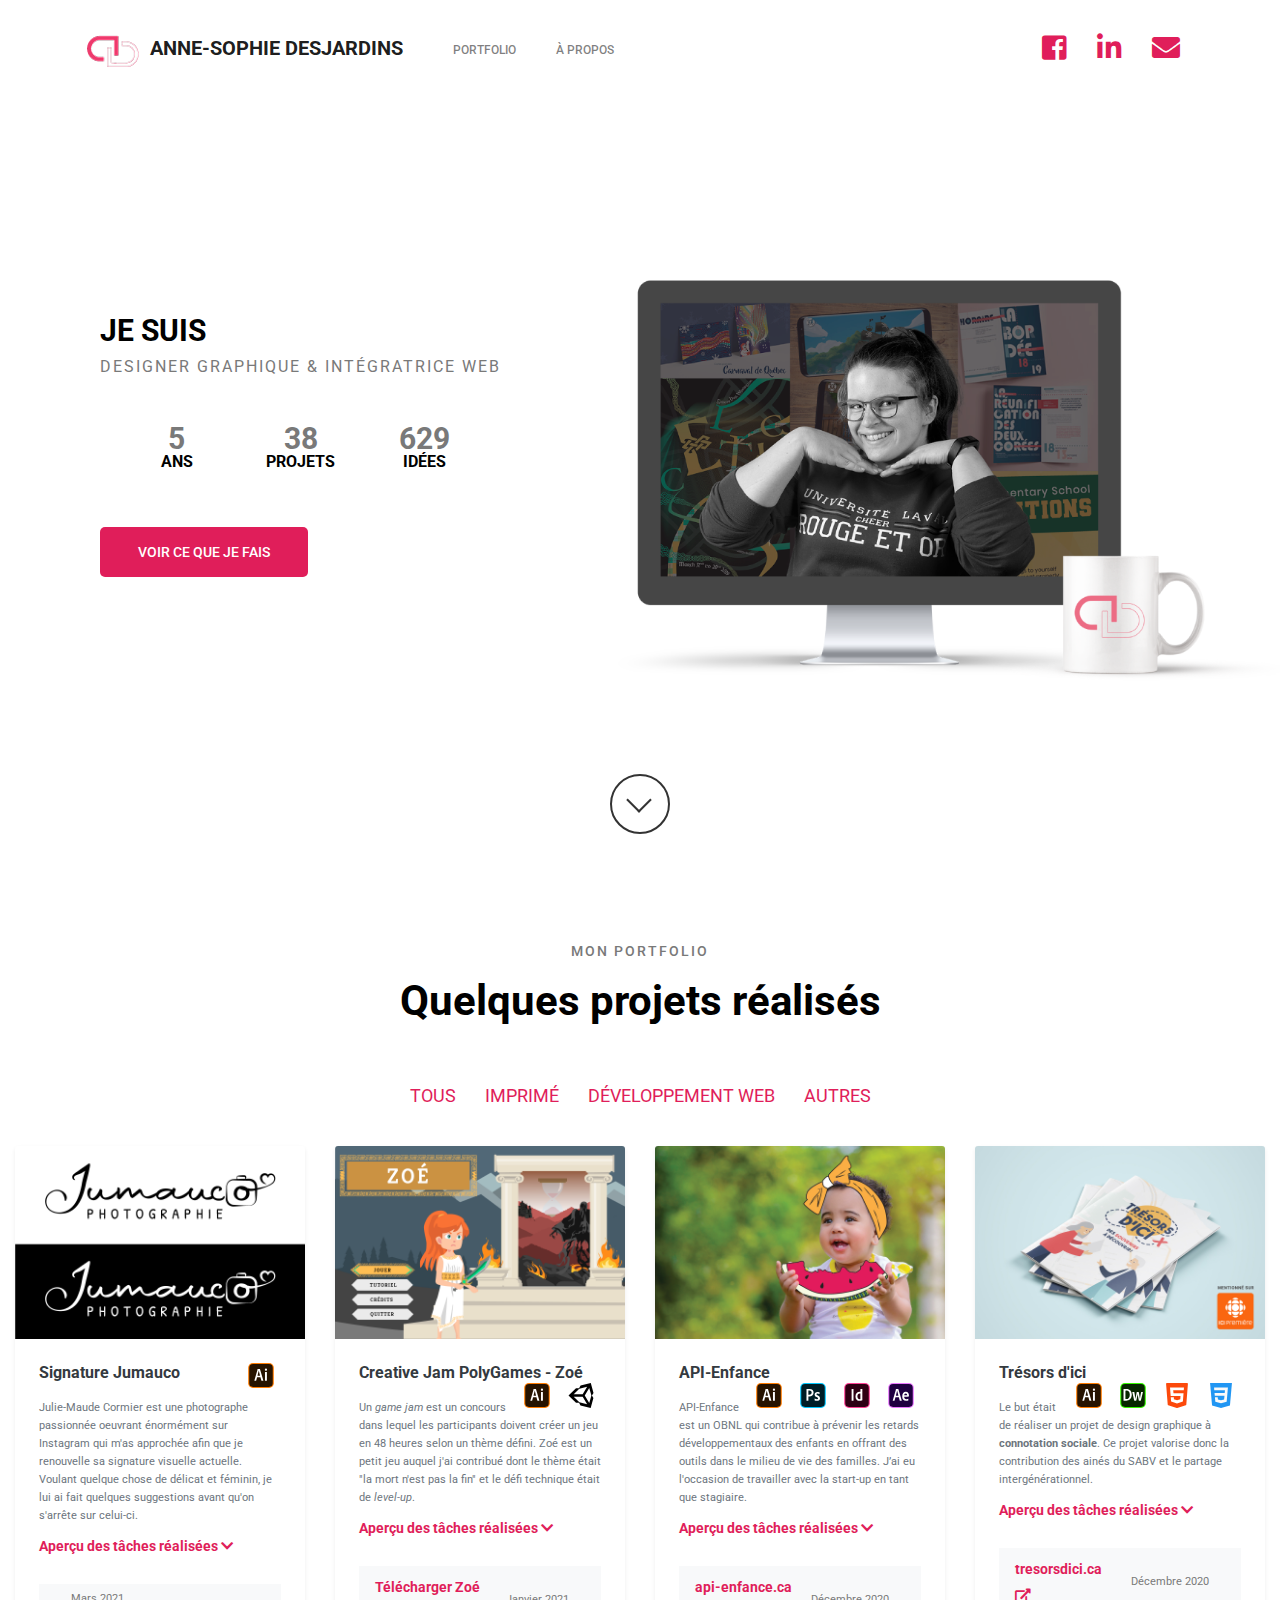
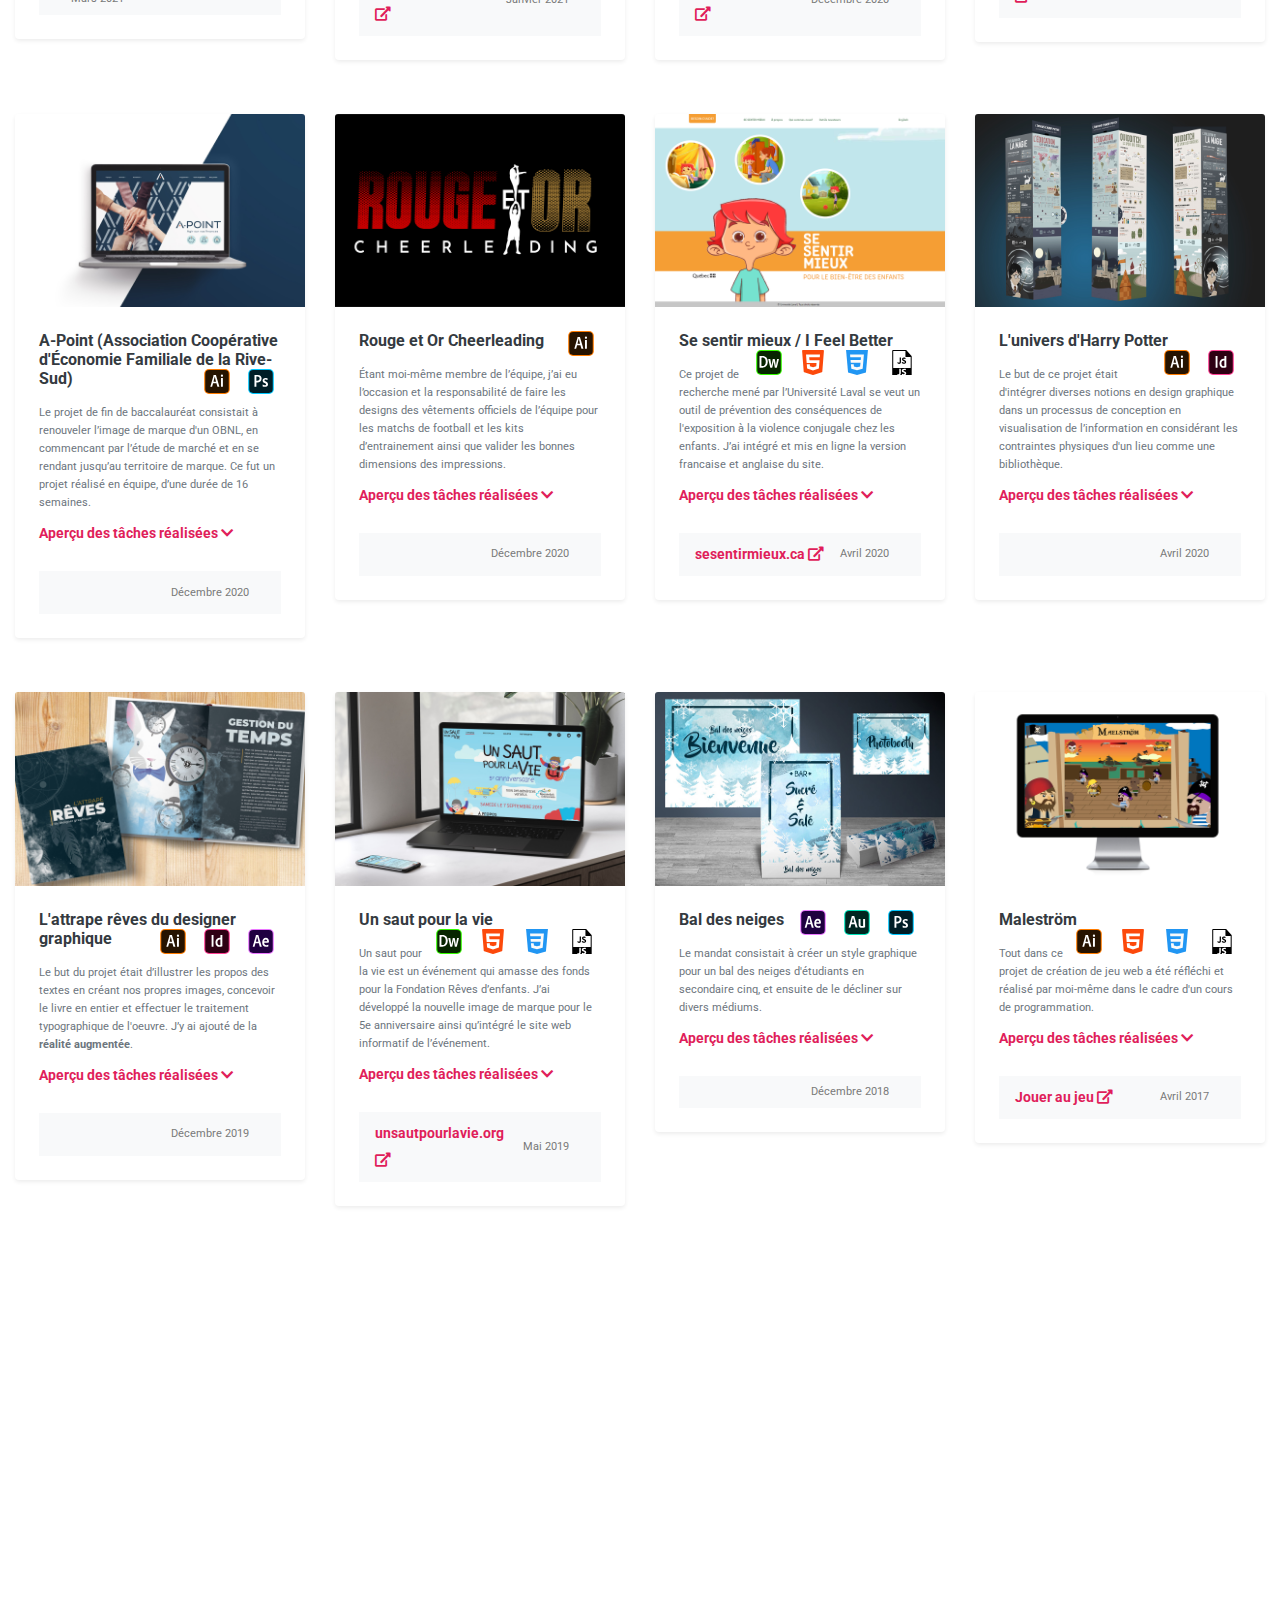
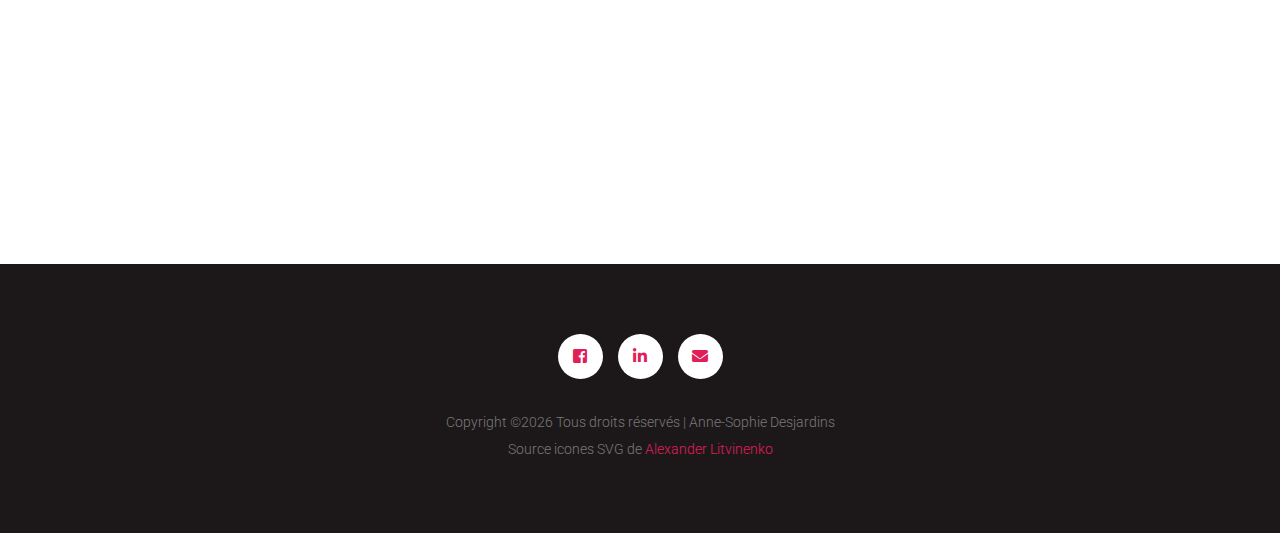
==== commit fe41e9e6: "AjoutJulie" ====
--- a/index.html
+++ b/index.html
@@ -112,6 +112,38 @@
     </div>
   </div>
   <div class="sectionFiltre"> 
+                <!-- Gallery item -->
+    <div class="col-xl-3 col-lg-4 col-md-6 mb-4 filter all imprime autres">
+      <div class="bg-white rounded shadow-sm single_portfolio"><a type="button" data-toggle="modal" data-target="#p12">
+        <div class="card-image"> <img src="img/portfolio/julie_portfolio.jpg" alt="" class="img-fluid card-img-top">
+          <div class="image-overlay"><span>En savoir +</span></div>
+        </div>
+        </a>
+        <div class="p-4">
+          <h5> <a href="#" class="text-dark">Signature Jumauco</a><span class="float-right">
+            <svg class="icon">
+              <use xlink:href="#ai" />
+            </svg> 
+            </span></h5>
+          <p class="small text-muted mb-2 mt-3">Julie-Maude Cormier est une photographe passionnée oeuvrant énormément sur Instagram qui m'as approchée afin que je renouvelle sa signature visuelle actuelle. Voulant quelque chose de délicat et féminin, je lui ai fait quelques suggestions avant qu'on s'arrête sur celui-ci.</p>
+          <a class="font-weight-bold" data-toggle="collapse" href="#collapseJulie" role="button" aria-expanded="false" aria-controls="collapseJulie"> Aperçu des tâches réalisées <i class="fas fa-chevron-down"></i> </a>
+          <div class="collapse" id="collapseJulie">
+            <div class="card card-body">
+              <ul class="listeTaches">
+                <li>Effectuer un brainstorm</li>
+                <li>Concevoir une signature visuelle unique et représentative</li>
+                <li>Créer la signature pour plusieurs formats / plusieurs fonds</li>
+              </ul>
+              <a class="btn primary_btn" type="button" data-toggle="modal" data-target="#p12"> En savoir + </a> </div>
+          </div>
+          <div class="d-flex align-items-center justify-content-between rounded-pill bg-light px-3 py-2 mt-4">
+            <div class="badge px-3 rounded-pill font-weight-normal">Mars 2021</div>
+          </div>
+        </div>
+      </div>
+    </div>
+    <!-- End --> 
+      
           <!-- Gallery item -->
     <div class="col-xl-3 col-lg-4 col-md-6 mb-4 filter all autres">
       <div class="bg-white rounded shadow-sm single_portfolio"><a type="button" data-toggle="modal" data-target="#p11">
@@ -984,6 +1016,39 @@
     </div>
   </div>
 </div>
+    
+    <div class="modal fade" id="p12" role="dialog" aria-labelledby="label" aria-hidden="true">
+  <div class="modal-dialog modal-lg">
+    <div class="modal-content">
+      <div class="modal-header">
+        <h5 class="modal-title">Signature Jumauco</h5>
+        <button type="button" class="close btn-danger" data-dismiss="modal"> <span>&times;</span> </button>
+      </div>
+      <div class="modal-body">
+        <div id="carousel-example-12z" class="carousel slide carousel-fade" data-interval="false">
+          <ol class="carousel-indicators">
+            <li data-target="#carousel-example-12z" data-slide-to="0" class="active"></li>
+            <li data-target="#carousel-example-12z" data-slide-to="1"></li>
+          </ol>
+          <div class="carousel-inner" role="listbox">
+            <div class="carousel-item active"> <img class="d-block w-100" src="img/portfolio/indv/julie/signature_julie.jpg" alt="Première image du projet">   <div class="carousel-caption">
+          <h5>Variations</h5>
+          <p>Jumauco peut être utilisé sous son format long, ou bien abrégé, tout en conservant son charme et sa signification</p>
+        </div> </div>
+            <div class="carousel-item"> <img class="d-block w-100" src="img/portfolio/indv/julie/fleur_julie.jpg" alt="Deuxième image du projet">   <div class="carousel-caption">
+          <h5>Exemple d'utilisation</h5>
+          <p>Voici un exemple d'utilisation par la photographe pour sa page couverture Facebook</p>
+        </div> </div>
+          </div>      
+          <a class="carousel-control-prev" href="#carousel-example-12z" role="button" data-slide="prev"> <span class="carousel-control-prev-icon" aria-hidden="true"></span> <span class="sr-only">Précédent</span> </a> <a class="carousel-control-next" href="#carousel-example-12z" role="button" data-slide="next"> <span class="carousel-control-next-icon" aria-hidden="true"></span> <span class="sr-only">Prochain</span> </a></div>
+          <p>Julie-Maude Cormier est une photographe passionnée qui partage énormément sur ses réseaux sociaux, notamment sur Instagram et Facebook. Elle voulait que sa signature soit délicate et féminine, sans trop détourner le regard de la photographie qui est présentée. Je lui ai donc fait quelques suggestions avant qu'elle choisisse celle-ci. Vous pouvez allez la suivre ici <a href="https://www.facebook.com/jumauco" target="_blank">Jumauco Photographie</a></p>
+        <div class="modal-footer">
+          <button type="button" class="btn btn-danger" data-dismiss="modal">Fermer</button>
+        </div>
+      </div>
+    </div>
+  </div>
+</div>
 <!--================ End Modal Area =================--> 
 <!--================ End Portfolio Area =================--> 
 <!--================Footer Area =================-->
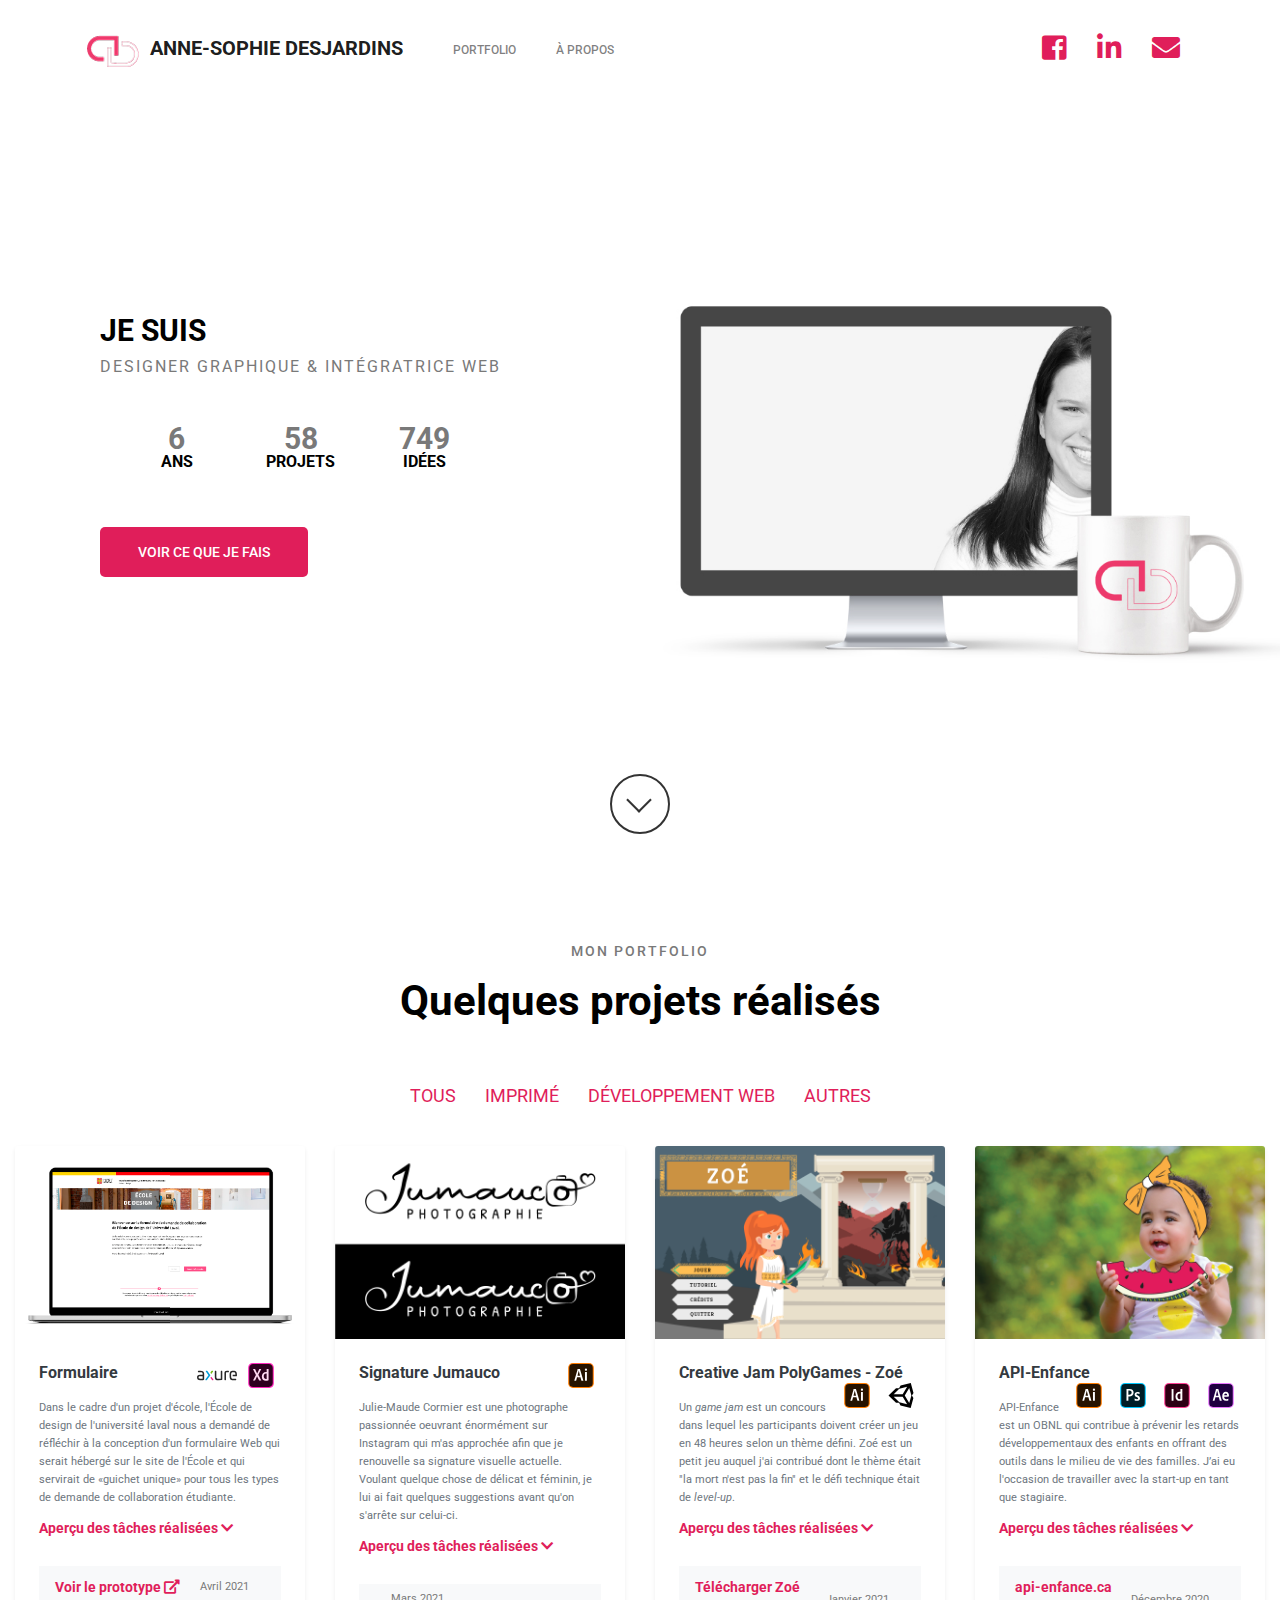
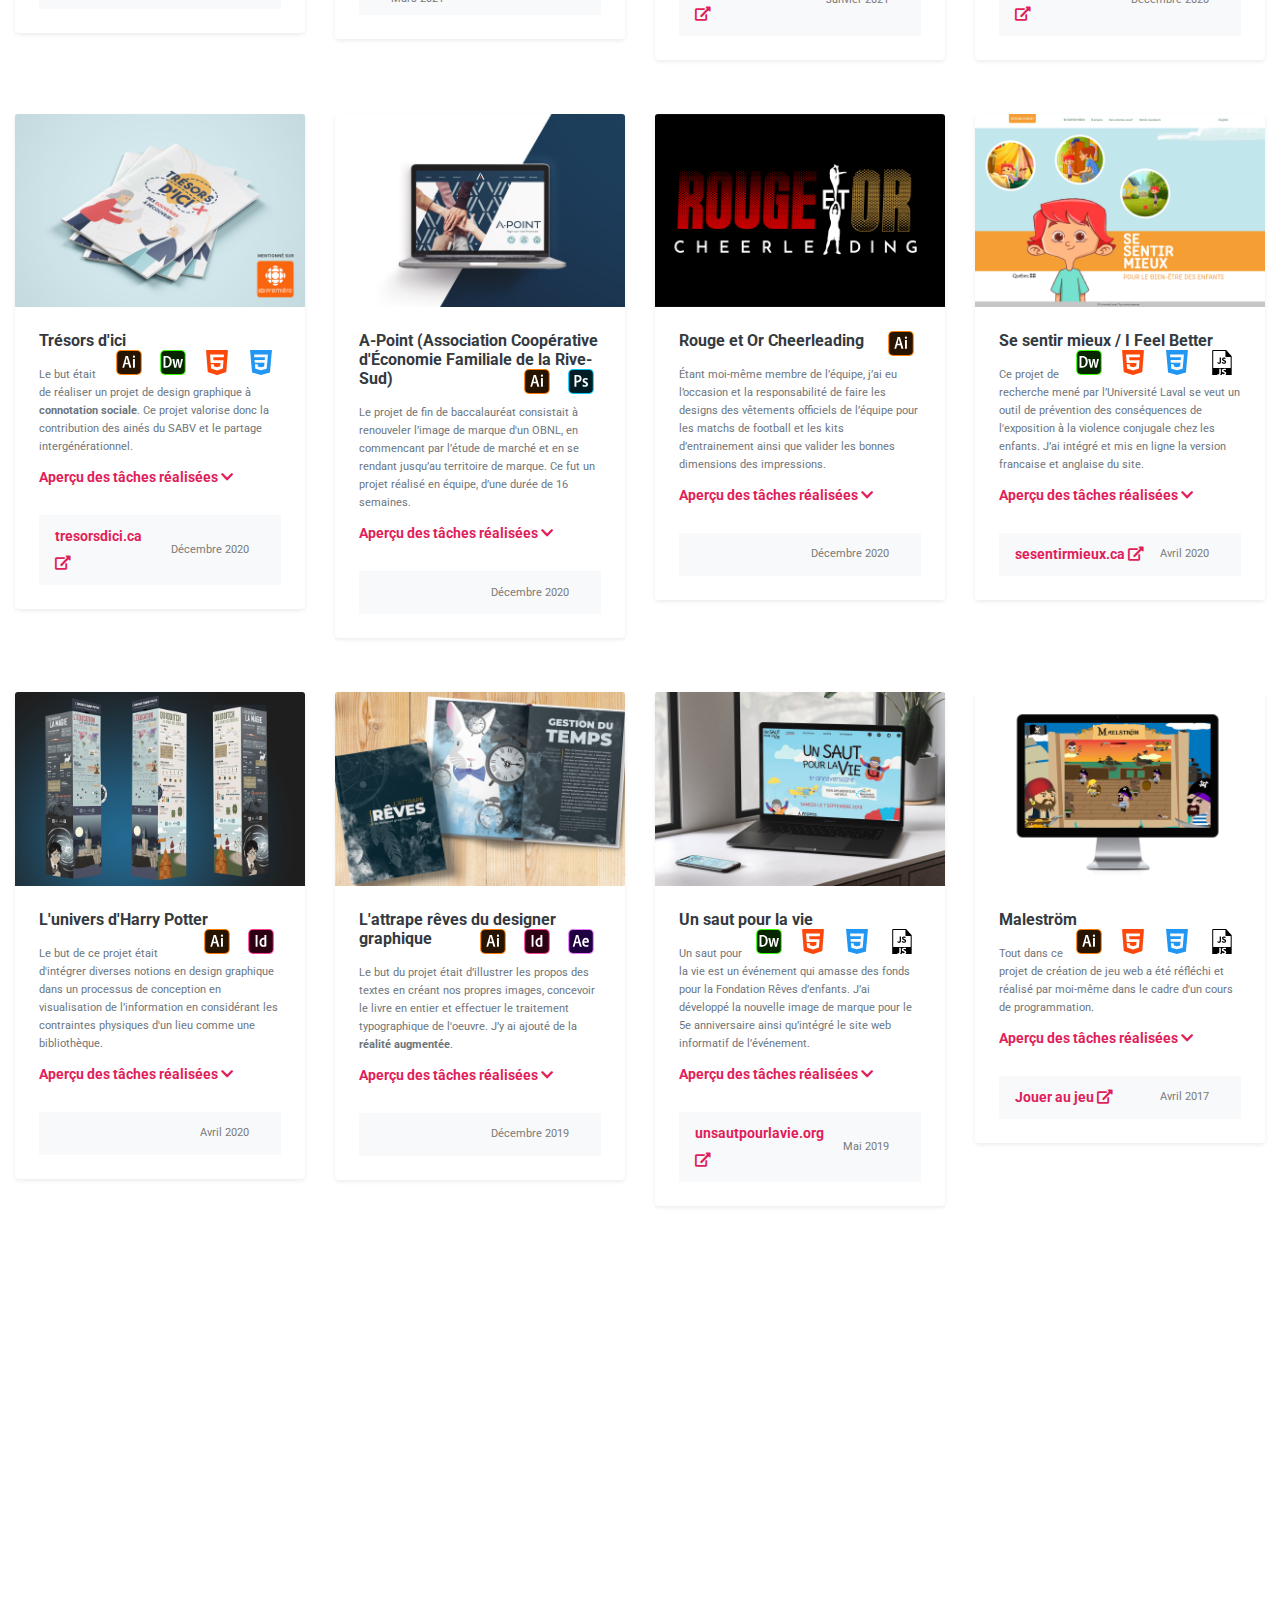
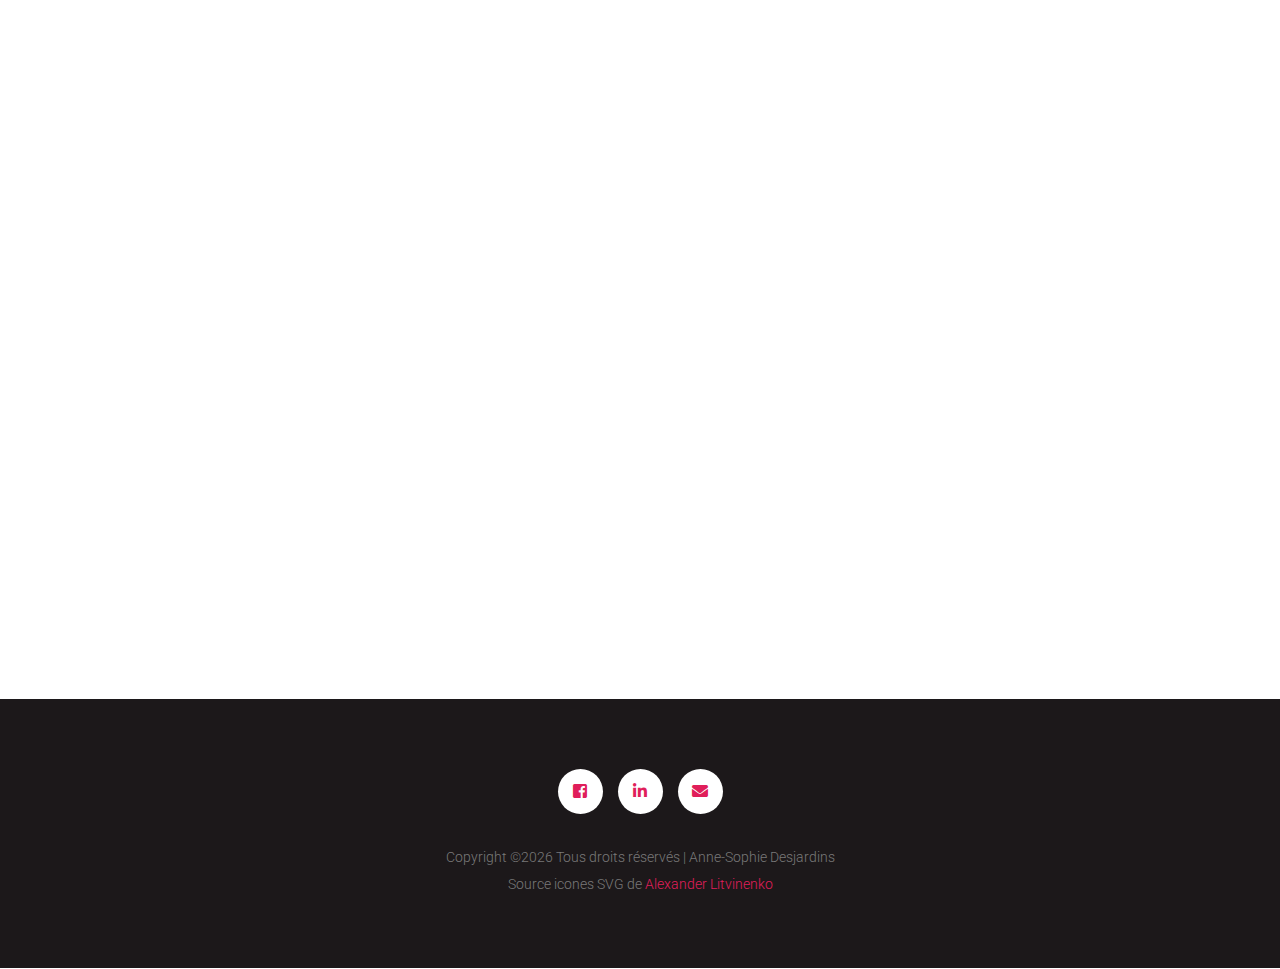
==== commit 33296da5: "ajoutFormulaire" ====
--- a/index.html
+++ b/index.html
@@ -66,17 +66,17 @@
 			<div class="row">
 				<div class="col-md-3">
 					<div class="count"> 
-						<p class="number">5</p>
+						<p class="number">6</p>
 						<h4>ans</h4> </div>
 				</div>
 				<div class="col-md-3 ">
 					<div class="count">
-						<p class="number">38</p>
+						<p class="number">58</p>
 						<h4>projets</h4> </div>
 				</div>
 				<div class="col-md-3 ">
 					<div class="count">
-						<p class="number">629</p>
+						<p class="number">749</p>
 						<h4>idées</h4> </div>
 				</div>
 			</div>
@@ -112,6 +112,41 @@
     </div>
   </div>
   <div class="sectionFiltre"> 
+                      <!-- Gallery item -->
+    <div class="col-xl-3 col-lg-4 col-md-6 mb-4 filter all autres">
+      <div class="bg-white rounded shadow-sm single_portfolio"><a type="button" data-toggle="modal" data-target="#p13">
+        <div class="card-image"> <img src="img/portfolio/formulaire_portfolio.png" alt="" class="img-fluid card-img-top">
+          <div class="image-overlay"><span>En savoir +</span></div>
+        </div>
+        </a>
+        <div class="p-4">
+          <h5> <a href="#" class="text-dark">Formulaire</a><span class="float-right">
+            <svg class="icon">
+              <use xlink:href="#axure" />
+            </svg> 
+            <svg class="icon">
+              <use xlink:href="#XD" />
+            </svg>
+            </span></h5>
+          <p class="small text-muted mb-2 mt-3">Dans le cadre d'un projet d'école, l'École de design de l'université laval nous a demandé de réfléchir à la conception d'un formulaire Web qui serait hébergé sur le site de l'École et qui servirait de «guichet unique» pour tous les types de demande de collaboration étudiante.</p>
+          <a class="font-weight-bold" data-toggle="collapse" href="#collapseFormulaire" role="button" aria-expanded="false" aria-controls="collapseFormulaire"> Aperçu des tâches réalisées <i class="fas fa-chevron-down"></i> </a>
+          <div class="collapse" id="collapseFormulaire">
+            <div class="card card-body">
+              <ul class="listeTaches">
+                <li>Créer un diagramme de flux pour présenter tous les cas de figures</li>
+                <li>Concevoir un prototype interractif et fonctionnel selon la nature de la demande</li>
+                <li>Respecter les principes de design d'information</li>
+              </ul>
+              <a class="btn primary_btn" type="button" data-toggle="modal" data-target="#p13"> En savoir + </a> </div>
+          </div>
+          <div class="d-flex align-items-center justify-content-between rounded-pill bg-light px-3 py-2 mt-4">
+                          <p class="mb-0"><i class="fa fa-picture-o"></i><span class="font-weight-bold"><a href="https://bsjpjw.axshare.com/formulaire.html" target="_blank">Voir le prototype <i class="fas fa-external-link-alt"></i></a></span></p>
+            <div class="badge px-3 rounded-pill font-weight-normal">Avril 2021</div>
+          </div>
+        </div>
+      </div>
+    </div>
+    <!-- End --> 
                 <!-- Gallery item -->
     <div class="col-xl-3 col-lg-4 col-md-6 mb-4 filter all imprime autres">
       <div class="bg-white rounded shadow-sm single_portfolio"><a type="button" data-toggle="modal" data-target="#p12">
@@ -495,7 +530,7 @@
     </div>
     <!-- End --> 
     <!-- Gallery item -->
-    <div class="col-xl-3 col-lg-4 col-md-6 mb-4 filter all imprime autres">
+<!--    <div class="col-xl-3 col-lg-4 col-md-6 mb-4 filter all imprime autres">
       <div class="bg-white rounded shadow-sm single_portfolio"><a type="button" data-toggle="modal" data-target="#p9">
         <div class="card-image"> <img src="img/portfolio/bal_portfolio.jpg" alt="" class="img-fluid card-img-top">
           <div class="image-overlay"><span>En savoir +</span></div>
@@ -530,7 +565,7 @@
           </div>
         </div>
       </div>
-    </div>
+    </div>-->
     <!-- End --> 
     
     <!-- Gallery item -->
@@ -577,10 +612,8 @@
     <!-- End --> 
   </div>
 </section>
-<!--================ Start About Me Area =================-->
-
-<!--================ End About Us Area =================--> 
-   
+
+ 
     
 <!--================ Start About Me Area =================-->
 <section class="about_area load-hidden mb-5" id="a-propos">
@@ -602,9 +635,73 @@
       </div>
     </div>
   </div>
+        <!--================ Gallerie Autres =================--> 
+<div class="col-lg-12 mt-5 text-center">
+    <div class="main_title">
+      <p class="top_text">Quelques petits contrats réalisés</p>
+    </div>
+  </div>
+	<div class="row">
+		<div class="MultiCarousel ml-5 mr-5" data-items="1,3,5,6" data-slide="1" id="MultiCarousel"  data-interval="1000">
+            <div class="MultiCarousel-inner">
+                <div class="item">
+                    <div class="pad15">
+                        <img class="img-fluid" src="img/aleatoire/ves.jpg" alt="Verion alternative du loogo de Valcartier Elementary School">
+                        <p class="lead mb-0 mt-2 font-weight-bold text-uppercase">Logo</p>
+                        <p>Valcartier Elementary</p>
+                    </div>
+                </div>
+                 <div class="item">
+                    <div class="pad15">
+                        <img class="img-fluid" src="img/aleatoire/documentTGC.png">
+                        <p class="lead mb-0 mt-2 font-weight-bold text-uppercase">Mise à jour documents</p>
+                        <p>Programme TGC - Cégep de Sainte-Foy</p>
+                    </div>
+                </div>
+                 <div class="item">
+                    <div class="pad15">
+                        <img class="img-fluid" src="img/aleatoire/pubJD.jpg">
+                        <p class="lead mb-0 mt-2 font-weight-bold text-uppercase">Publicité</p>
+                        <p>JD Mitsubishi</p>
+                    </div>
+                </div>
+                 <div class="item">
+                    <div class="pad15">
+                        <img class="img-fluid" src="img/aleatoire/videoTCG.png">
+                        <p class="lead mb-0 mt-2 font-weight-bold text-uppercase">Montage vidéo</p>
+                        <p>Programme TCG - Cégep de Sainte-Foy</p>
+                    </div>
+                </div>
+              <div class="item">
+                    <div class="pad15">
+                        <img class="img-fluid" src="img/aleatoire/banniereRO.jpg">
+                        <p class="lead mb-0 mt-2 font-weight-bold text-uppercase">Bannière</p>
+                        <p>Rouge et Or Cheerleading</p>
+                    </div>
+                </div>
+                <div class="item">
+                    <div class="pad15">
+                        <img class="img-fluid" src="img/aleatoire/scse.png">
+                        <p class="lead mb-0 mt-2 font-weight-bold text-uppercase">Programme</p>
+                        <p>Programme SCSE</p>
+                    </div>
+                </div>
+                 <div class="item">
+                    <div class="pad15">
+                        <img class="img-fluid" src="img/aleatoire/DMS.png">
+                        <p class="lead mb-0 mt-2 font-weight-bold text-uppercase">T-Shirt</p>
+                        <p>Club Dimension</p>
+                    </div>
+                </div>   
+            </div>
+            <button class="btn btn-primary leftLst"><i class="fas fa-angle-left"></i></button>
+            <button class="btn btn-primary rightLst"><i class="fas fa-angle-right"></i></button>
+        </div>
+         </div>
+    <!--================ End Gallery autre=================--> 
 </section>
 <!--================ End About Us Area =================--> 
-    
+
     
 
 <!--================ Start Modal Area =================-->
@@ -1049,6 +1146,39 @@
     </div>
   </div>
 </div>
+    
+    <div class="modal fade" id="p13" role="dialog" aria-labelledby="label" aria-hidden="true">
+  <div class="modal-dialog modal-lg">
+    <div class="modal-content">
+      <div class="modal-header">
+        <h5 class="modal-title">Formulaire Axure</h5>
+        <button type="button" class="close btn-danger" data-dismiss="modal"> <span>&times;</span> </button>
+      </div>
+      <div class="modal-body">
+        <div id="carousel-example-13z" class="carousel slide carousel-fade" data-interval="false">
+          <ol class="carousel-indicators">
+            <li data-target="#carousel-example-13z" data-slide-to="0" class="active"></li>
+            <li data-target="#carousel-example-13z" data-slide-to="1"></li>
+          </ol>
+          <div class="carousel-inner" role="listbox">
+            <div class="carousel-item active"> <img class="d-block w-100" src="img/portfolio/indv/julie/signature_julie.jpg" alt="Première image du projet">   <div class="carousel-caption">
+          <h5>Variations</h5>
+          <p>Jumauco peut être utilisé sous son format long, ou bien abrégé, tout en conservant son charme et sa signification</p>
+        </div> </div>
+            <div class="carousel-item"> <img class="d-block w-100" src="img/portfolio/indv/julie/fleur_julie.jpg" alt="Deuxième image du projet">   <div class="carousel-caption">
+          <h5>Exemple d'utilisation</h5>
+          <p>Voici un exemple d'utilisation par la photographe pour sa page couverture Facebook</p>
+        </div> </div>
+          </div>      
+          <a class="carousel-control-prev" href="#carousel-example-13z" role="button" data-slide="prev"> <span class="carousel-control-prev-icon" aria-hidden="true"></span> <span class="sr-only">Précédent</span> </a> <a class="carousel-control-next" href="#carousel-example-13z" role="button" data-slide="next"> <span class="carousel-control-next-icon" aria-hidden="true"></span> <span class="sr-only">Prochain</span> </a></div>
+          <p>Julie-Maude Cormier est une photographe passionnée qui partage énormément sur ses réseaux sociaux, notamment sur Instagram et Facebook. Elle voulait que sa signature soit délicate et féminine, sans trop détourner le regard de la photographie qui est présentée. Je lui ai donc fait quelques suggestions avant qu'elle choisisse celle-ci. Vous pouvez allez la suivre ici </p>
+        <div class="modal-footer">
+          <button type="button" class="btn btn-danger" data-dismiss="modal">Fermer</button>
+        </div>
+      </div>
+    </div>
+  </div>
+</div>
 <!--================ End Modal Area =================--> 
 <!--================ End Portfolio Area =================--> 
 <!--================Footer Area =================-->
@@ -1122,7 +1252,116 @@
 $(this).addClass("active");
 
 });
-    </script>    
+    </script>   
+ <script>
+$(document).ready(function () {
+    var itemsMainDiv = ('.MultiCarousel');
+    var itemsDiv = ('.MultiCarousel-inner');
+    var itemWidth = "";
+
+    $('.leftLst, .rightLst').click(function () {
+        var condition = $(this).hasClass("leftLst");
+        if (condition)
+            click(0, this);
+        else
+            click(1, this)
+    });
+
+    ResCarouselSize();
+
+
+
+
+    $(window).resize(function () {
+        ResCarouselSize();
+    });
+
+    //this function define the size of the items
+    function ResCarouselSize() {
+        var incno = 0;
+        var dataItems = ("data-items");
+        var itemClass = ('.item');
+        var id = 0;
+        var btnParentSb = '';
+        var itemsSplit = '';
+        var sampwidth = $(itemsMainDiv).width();
+        var bodyWidth = $('body').width();
+        $(itemsDiv).each(function () {
+            id = id + 1;
+            var itemNumbers = $(this).find(itemClass).length;
+            btnParentSb = $(this).parent().attr(dataItems);
+            itemsSplit = btnParentSb.split(',');
+            $(this).parent().attr("id", "MultiCarousel" + id);
+
+
+            if (bodyWidth >= 1200) {
+                incno = itemsSplit[2];
+                itemWidth = sampwidth / incno;
+            }
+            else if (bodyWidth >= 992) {
+                incno = itemsSplit[2];
+                itemWidth = sampwidth / incno;
+            }
+            else if (bodyWidth >= 768) {
+                incno = itemsSplit[2];
+                itemWidth = sampwidth / incno;
+            }
+            else {
+                incno = itemsSplit[2];
+                itemWidth = sampwidth / incno;
+            }
+            $(this).css({ 'transform': 'translateX(0px)', 'width': itemWidth * itemNumbers });
+            $(this).find(itemClass).each(function () {
+                $(this).outerWidth(itemWidth);
+            });
+
+            $(".leftLst").addClass("over");
+            $(".rightLst").removeClass("over");
+
+        });
+    }
+
+
+    //this function used to move the items
+    function ResCarousel(e, el, s) {
+        var leftBtn = ('.leftLst');
+        var rightBtn = ('.rightLst');
+        var translateXval = '';
+        var divStyle = $(el + ' ' + itemsDiv).css('transform');
+        var values = divStyle.match(/-?[\d\.]+/g);
+        var xds = Math.abs(values[4]);
+        if (e == 0) {
+            translateXval = parseInt(xds) - parseInt(itemWidth * s);
+            $(el + ' ' + rightBtn).removeClass("over");
+
+            if (translateXval <= itemWidth / 2) {
+                translateXval = 0;
+                $(el + ' ' + leftBtn).addClass("over");
+            }
+        }
+        else if (e == 1) {
+            var itemsCondition = $(el).find(itemsDiv).width() - $(el).width();
+            translateXval = parseInt(xds) + parseInt(itemWidth * s);
+            $(el + ' ' + leftBtn).removeClass("over");
+
+            if (translateXval >= itemsCondition - itemWidth / 2) {
+                translateXval = itemsCondition;
+                $(el + ' ' + rightBtn).addClass("over");
+            }
+        }
+        $(el + ' ' + itemsDiv).css('transform', 'translateX(' + -translateXval + 'px)');
+    }
+
+    //It is used to get some elements from btn
+    function click(ell, ee) {
+        var Parent = "#" + $(ee).parent().attr("id");
+        var slide = $(Parent).attr("data-slide");
+        ResCarousel(ell, Parent, slide);
+    }
+
+});
+  </script>
+
     <script>
         google.charts.load('current', {packages: ['corechart', 'bar']});
 google.charts.setOnLoadCallback(drawBasic);
@@ -1136,12 +1375,13 @@
         ['Adobe Indesign', 240,'color: #e01e5a; opacity: 0.2'],
         ['Suite Office', 230, 'color: #e01e5a; opacity: 0.2'],
         ['Sketch', 200,'color: #e01e5a; opacity: 0.2'],
+        ['Adobe XD', 220,'color: #e01e5a; opacity: 0.2'],
         ['Adobe Dreamweaver', 200,'color: #e01e5a; opacity: 0.2'],
         ['Adobe After Effects', 180, 'color: #e01e5a; opacity: 0.2'],
         ['Adobe Premiere', 160, 'color: #e01e5a; opacity: 0.2'],
+          ['Axure RP', 150, 'color: #e01e5a; opacity: 0.2'],
         ['Microsoft Teams', 125, 'color: #e01e5a; opacity: 0.2'],
-        ['Axure RP', 120, 'color: #e01e5a; opacity: 0.2'],
-        ['Adobe XD', 100,'color: #e01e5a; opacity: 0.2'],
+
         ['Figma', 75, 'color: #e01e5a; opacity: 0.2'],
       ]);
 
@@ -1291,6 +1531,22 @@
       <title>Unity</title>
   <path d="M19.9 19.2L15.6 12l4.3-7.2L22 12l-2.1 7.2zm-9.5-.7L5 13.2h8.6l4.3 7.2-7.5-1.9zm0-13.1l7.5-1.9-4.3 7.2H4.9c0 .1 5.5-5.3 5.5-5.3zm11-5.4l-9.8 2.5L10.1 5H7.2L0 12l7.2 7h2.9l1.4 2.5 9.8 2.5 2.6-9.5-1.4-2.5L24 9.5 21.4 0z"/>
     </symbol>
+      <symbol id="XD" viewBox="0 0 2500 2437.5">
+        <title>Adobe XD</title>
+  <path fill="#ff26be" d="M2057 2438H443A442 442 0 0 1 0 1995V443C0 198 198 0 443 0h1614c245 0 443 198 443 443v1552c0 245-198 443-443 443z"/>
+  <path fill="#2e001f" d="M2018 2333H482a379 379 0 0 1-378-378V482c0-208 170-378 378-378h1535c209 0 378 170 378 378v1472c1 210-169 379-377 379z"/>
+  <path fill="#ffd9f2" d="m989 1141 291 560c5 8 2 17-6 17h-181c-12 0-17-3-22-14-67-137-135-275-204-423h-3c-62 140-131 287-198 424-5 9-10 12-18 12H476c-10 0-11-8-6-15l285-544-276-550c-6-8 0-14 6-14h180c10 0 14 2 18 11 66 138 133 280 195 418h2c61-137 127-280 192-417 5-8 8-13 19-13h167c9 0 12 6 7 14l-276 534zm342 169c0-242 162-432 418-432 22 0 33 0 54 2V604c0-6 5-10 11-10h164c9 0 11 3 11 8v956c0 29 0 64 5 103 0 6-2 8-8 11-88 42-180 60-267 60-226 1-388-138-388-422zm472-266c-15-7-35-11-60-11-132 0-223 101-223 269 0 192 94 269 211 269 25 0 52-3 72-12v-515z"/>      
+      </symbol>
+            <symbol id="axure" viewBox="21.705 19.44 335.589 80.057">
+        <title>Axure</title>
+  <g fill="none" fill-rule="evenodd">
+    <path fill="#272727" d="M327 19c-14 0-22 3-26 9-5 7-6 17-6 31 0 29 5 40 32 40h21l3-4v-4c0-2-2-4-4-4h-20c-16 0-18-3-19-24v-7c0-21 3-24 19-24 14 0 17 3 17 22h-23v12h30c6 0 6-4 6-6v-3c0-29-7-38-30-38m-40 2v-1l-14-1c-14 0-21 6-21 17v59c0 2 2 4 4 4h5c2 0 4-2 4-4V37c0-3 1-5 9-5h12a4 4 0 0 0 4-4v-3c0-2-1-4-3-4m-57-1h-5c-2 0-4 2-4 5v62h-20c-12 0-17-1-17-20V25c0-3-2-5-4-5h-5c-2 0-4 2-4 5v42c0 28 10 32 31 32l28-1c3-1 4-2 4-4V25c0-3-2-5-4-5"/>
+    <path fill="#74bb11" d="m156 22-3-2h-6l-4 2-9 14 8 10 14-20v-4"/>
+    <path fill="#009cd9" d="M109 22h-1c-1-2-3-2-3-2h-6l-4 2 1 4 22 31-26 36v4l3 2h7l3-2 29-40z"/>
+    <path fill="#eb2084" d="m159 93-17-24-8 10 14 19a4 4 0 0 0 2 1h6l3-2v-4"/>
+    <path fill="#272727" d="M69 65v21l-19 1c-14 0-15-4-15-12 0-7 3-10 12-10zM50 19l-18 1v1c-2 0-3 2-3 4v3c0 2 1 4 4 4h17c13 0 19 3 19 12v9H47c-18 0-25 7-25 22 0 18 7 24 27 24 8 0 23 0 28-2 5-1 5-5 5-6V44c0-17-11-25-32-25z"/>
+  </g>    
+      </symbol>
   </defs>
 </svg>
 </body>
--- a/css/style.css
+++ b/css/style.css
@@ -403,7 +403,7 @@
 /* Home Banner Area css
 ============================================================================================ */
 .home_banner_area {
-  background: url("../img/banner/banner.png") no-repeat top center;
+  background: url("../img/banner/banner.jpg") no-repeat top center;
   background-position: center;
   background-size: cover;
   min-height: 890px; }
@@ -2074,6 +2074,42 @@
 .listeTaches {
   padding-left: 1em; }
 
+.MultiCarousel {
+  float: left;
+  overflow: hidden;
+  padding: 15px;
+  width: 100%;
+  position: relative; }
+
+.MultiCarousel .MultiCarousel-inner {
+  transition: 1s ease all;
+  float: left; }
+
+.MultiCarousel .MultiCarousel-inner .item {
+  float: left; }
+
+.MultiCarousel .MultiCarousel-inner .item > div {
+  text-align: center;
+  padding: 10px;
+  margin: 10px;
+  background: #f1f1f1;
+  color: #666; }
+
+.MultiCarousel .leftLst, .MultiCarousel .rightLst {
+  position: absolute;
+  border-radius: 50%;
+  top: calc(50% - 20px); }
+
+.MultiCarousel .leftLst {
+  left: 0; }
+
+.MultiCarousel .rightLst {
+  right: 0; }
+
+.MultiCarousel .leftLst.over, .MultiCarousel .rightLst.over {
+  pointer-events: none;
+  background: #ccc; }
+
 /*---------------------------------------------------- */
 /*----------------------------------------------------*/
 /* Start Statistics Area css
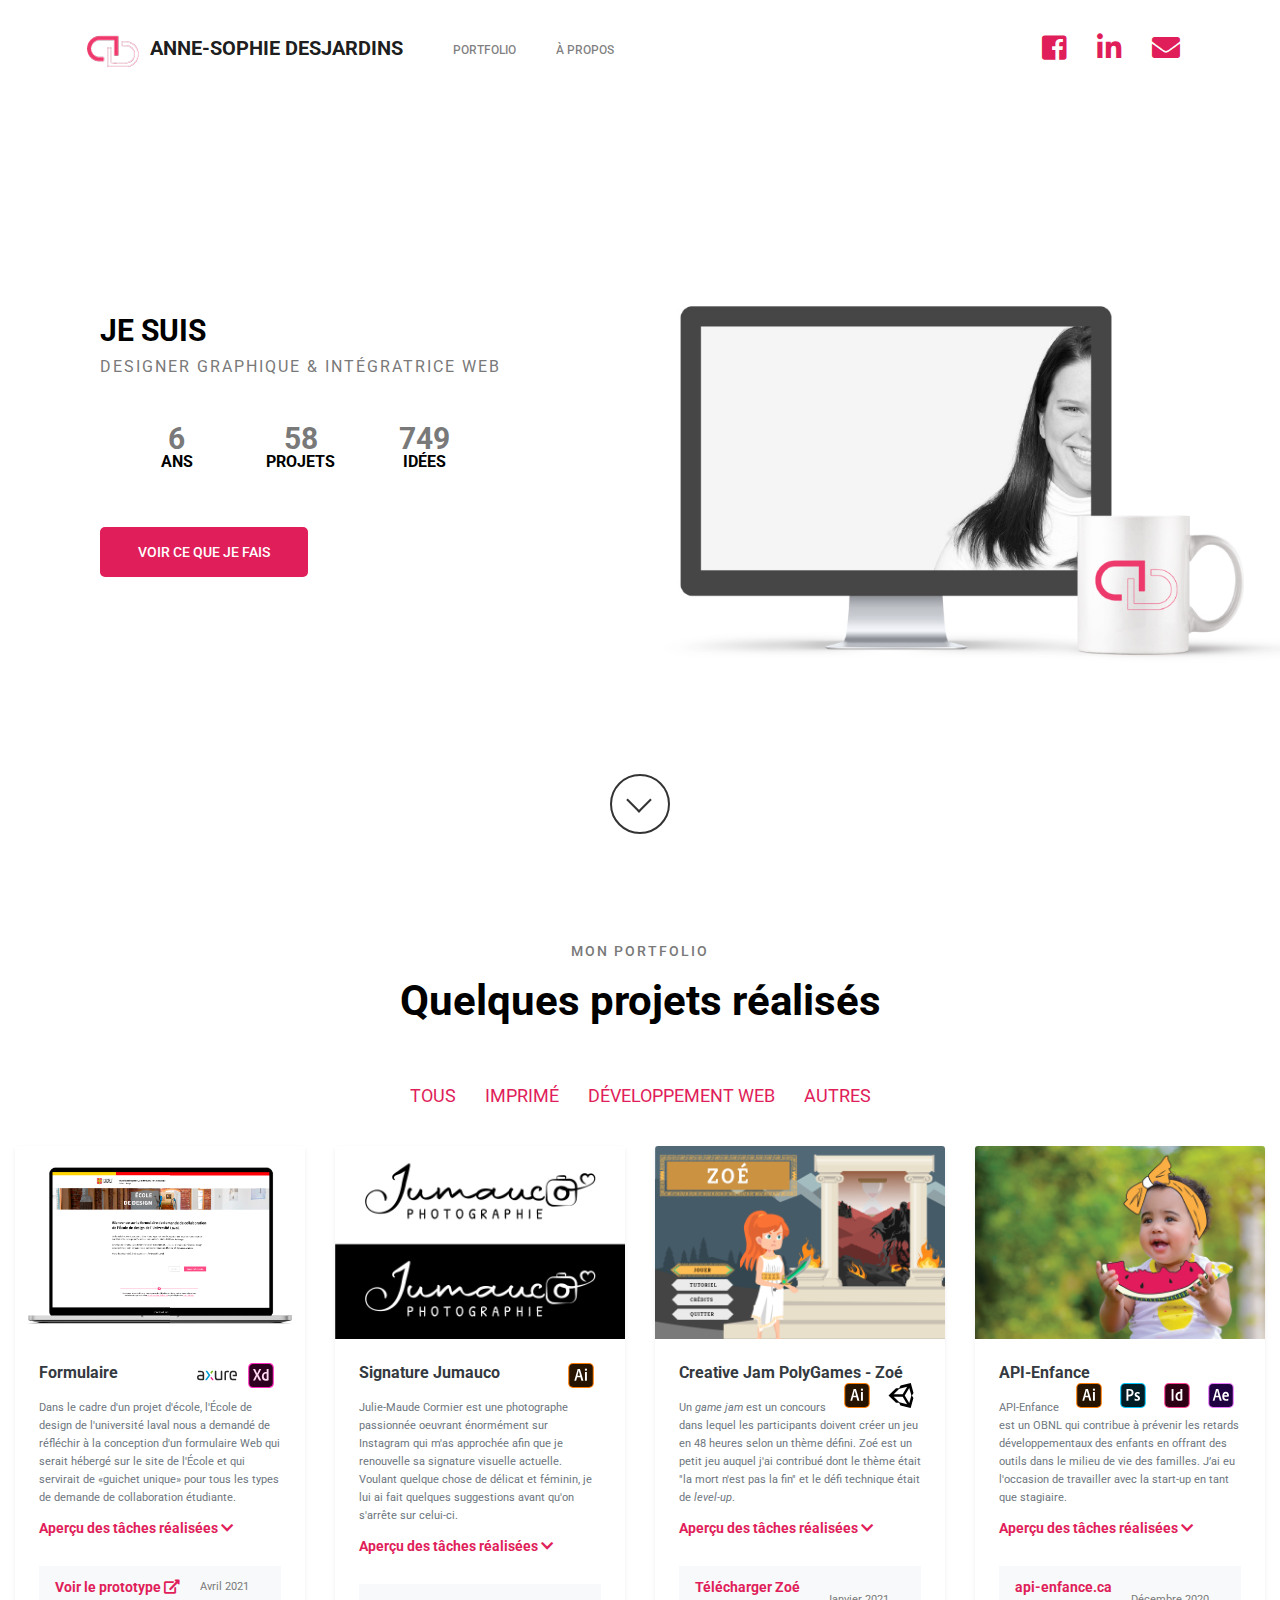
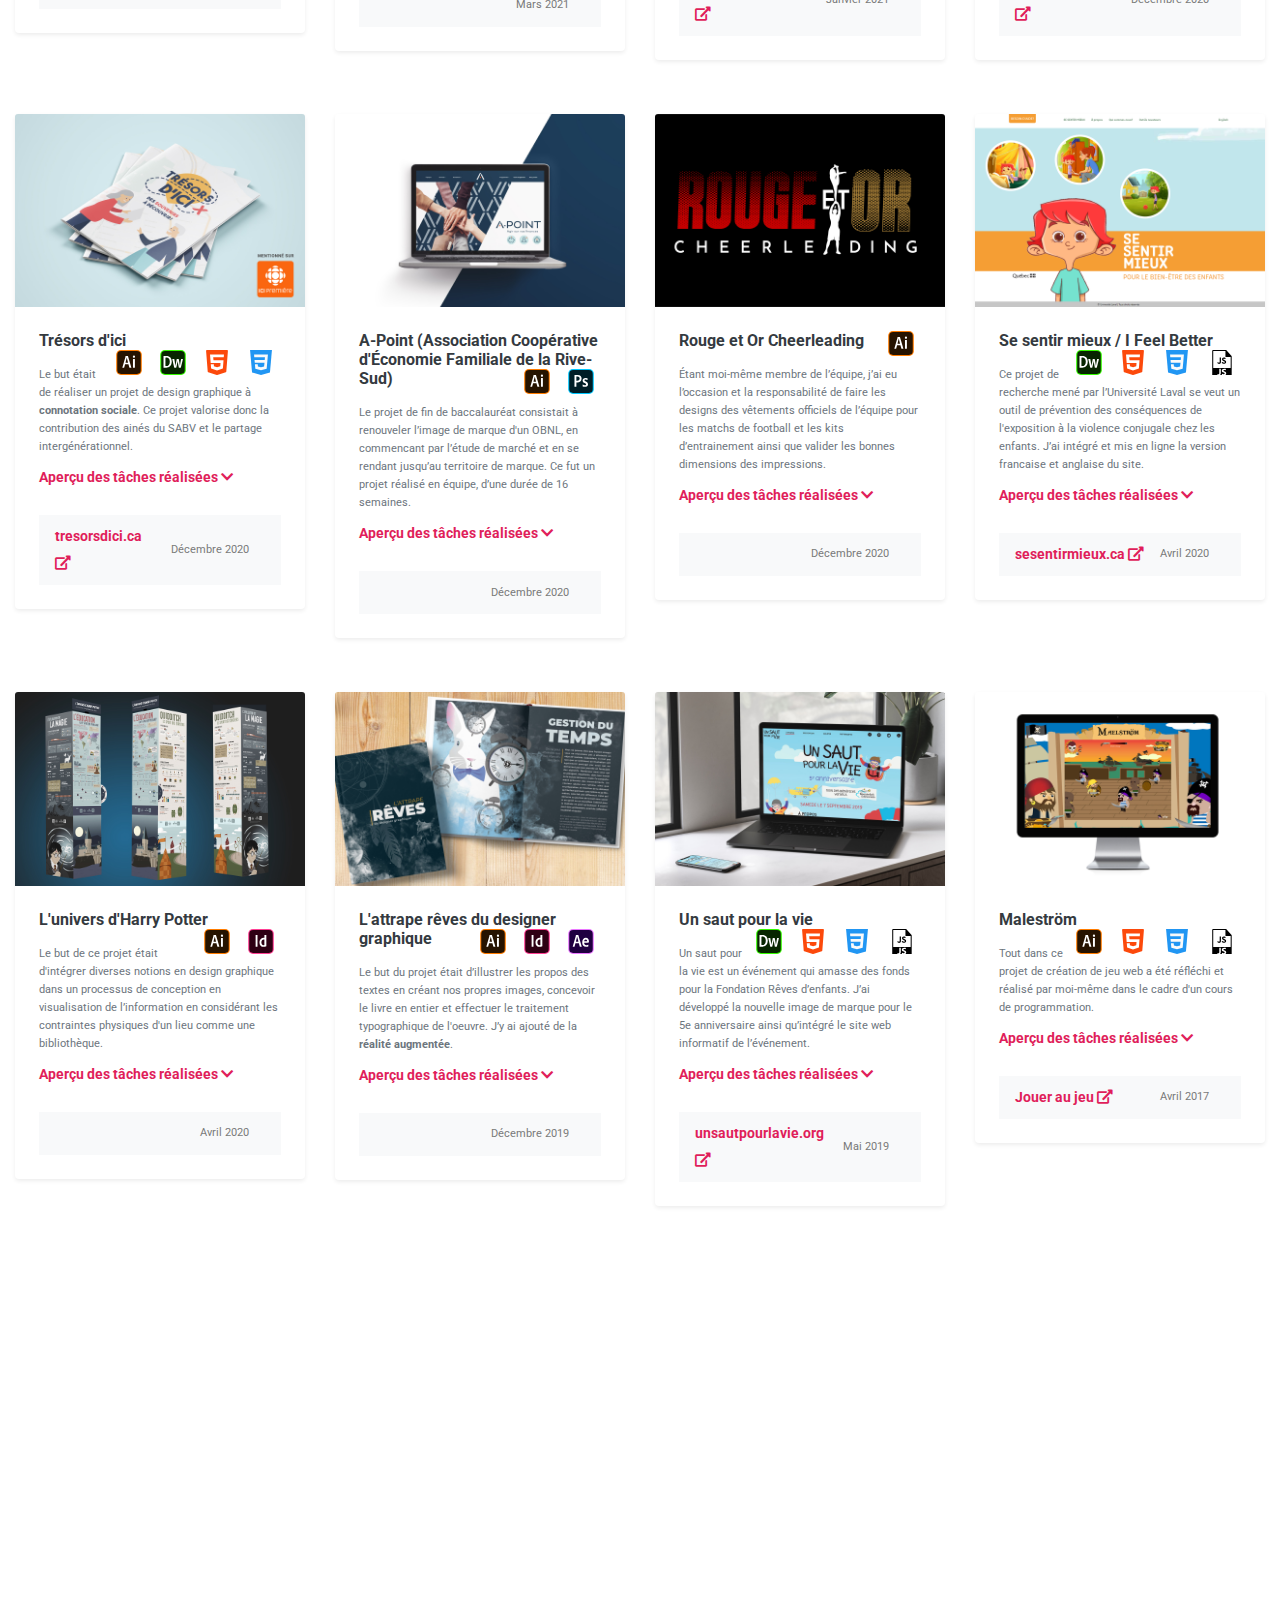
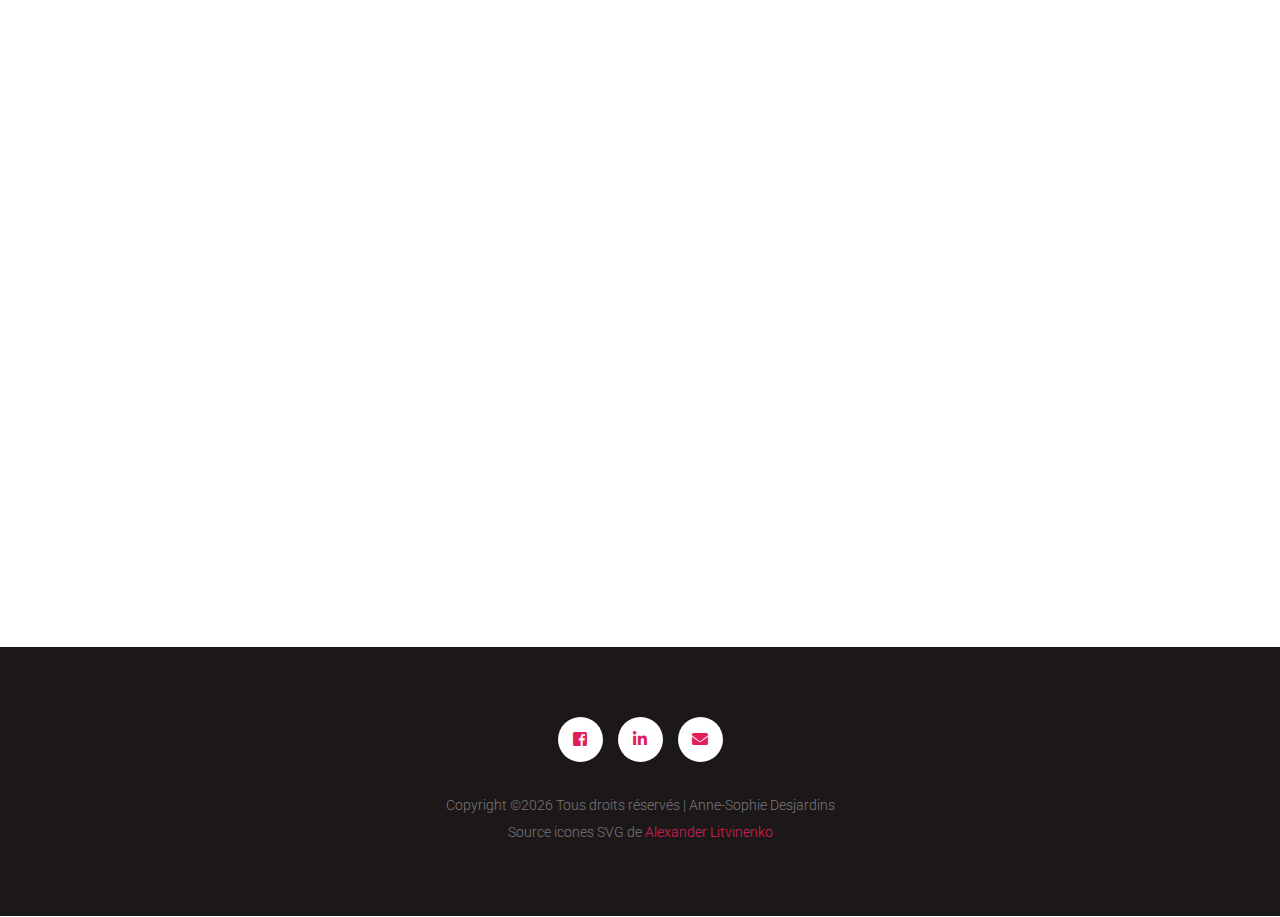
==== commit f5baf61c: "Contrats" ====
--- a/index.html
+++ b/index.html
@@ -10,6 +10,8 @@
 <link rel="stylesheet" href="css/bootstrap.css">
 <link rel="stylesheet" href="vendors/linericon/style.css">
 <link rel="stylesheet" href="css/themify-icons.css">
+<link rel="stylesheet" href="css/slick-theme.css">
+<link rel="stylesheet" href="css/slick.css">
 <link rel="stylesheet" href="vendors/owl-carousel/owl.theme.default.min.css">
 <link rel="stylesheet" href="vendors/fontawesome/css/all.min.css">
 <link rel="stylesheet" href="vendors/owl-carousel/owl.carousel.min.css">
@@ -21,7 +23,7 @@
 </head>
 <body>
 
-    <!--================ Start Header Area =================-->
+<!--================ Start Header Area =================-->
 <header class="header_area">
   <div class="main_menu">
     <nav class="navbar navbar-expand-lg navbar-light">
@@ -61,37 +63,38 @@
             <h1 class="invisible">Portfolio Anne-Sophie Desjardins</h1>
             <h2 class="text-uppercase">Je suis <span class="typed"></span></h2>
             <h3 class="text-uppercase">Designer graphique & intégratrice web </h3>
-    <!--        <div class="social_icons my-5"> <a target="_blank" href="https://github.com/asdesjardins23"><i class="ti-github"></i></a> <a target="_blank" href="https://vimeo.com/annesophdesj"><i class="ti-vimeo"></i></a> </div>-->
-		<div class="container mt-5">
-			<div class="row">
-				<div class="col-md-3">
-					<div class="count"> 
-						<p class="number">6</p>
-						<h4>ans</h4> </div>
-				</div>
-				<div class="col-md-3 ">
-					<div class="count">
-						<p class="number">58</p>
-						<h4>projets</h4> </div>
-				</div>
-				<div class="col-md-3 ">
-					<div class="count">
-						<p class="number">749</p>
-						<h4>idées</h4> </div>
-				</div>
-			</div>
-		</div>    
-            <a class="primary_btn mt-5" href="#portfolio"><span>Voir ce que je fais</span></a> 
-          </div>
+            <!--        <div class="social_icons my-5"> <a target="_blank" href="https://github.com/asdesjardins23"><i class="ti-github"></i></a> <a target="_blank" href="https://vimeo.com/annesophdesj"><i class="ti-vimeo"></i></a> </div>-->
+            <div class="container mt-5">
+              <div class="row">
+                <div class="col-md-3">
+                  <div class="count">
+                    <p class="number">6</p>
+                    <h4>ans</h4>
+                  </div>
+                </div>
+                <div class="col-md-3 ">
+                  <div class="count">
+                    <p class="number">58</p>
+                    <h4>projets</h4>
+                  </div>
+                </div>
+                <div class="col-md-3 ">
+                  <div class="count">
+                    <p class="number">749</p>
+                    <h4>idées</h4>
+                  </div>
+                </div>
+              </div>
+            </div>
+            <a class="primary_btn mt-5" href="#portfolio"><span>Voir ce que je fais</span></a> </div>
         </div>
         <div class="col-lg-4">
           <div class="home_right_img invisible"> <img class="img-fluid" src="img/banner/home-right.png" alt="Image de moi"> </div>
         </div>
       </div>
-    <div class="field">
-		<a href="#portfolio"><div class="scroll"></div></a>
-        
-	</div>
+      <div class="field"> <a href="#portfolio">
+        <div class="scroll"></div>
+        </a> </div>
     </div>
   </div>
 </section>
@@ -112,7 +115,7 @@
     </div>
   </div>
   <div class="sectionFiltre"> 
-                      <!-- Gallery item -->
+    <!-- Gallery item -->
     <div class="col-xl-3 col-lg-4 col-md-6 mb-4 filter all autres">
       <div class="bg-white rounded shadow-sm single_portfolio"><a type="button" data-toggle="modal" data-target="#p13">
         <div class="card-image"> <img src="img/portfolio/formulaire_portfolio.png" alt="" class="img-fluid card-img-top">
@@ -123,7 +126,7 @@
           <h5> <a href="#" class="text-dark">Formulaire</a><span class="float-right">
             <svg class="icon">
               <use xlink:href="#axure" />
-            </svg> 
+            </svg>
             <svg class="icon">
               <use xlink:href="#XD" />
             </svg>
@@ -140,14 +143,14 @@
               <a class="btn primary_btn" type="button" data-toggle="modal" data-target="#p13"> En savoir + </a> </div>
           </div>
           <div class="d-flex align-items-center justify-content-between rounded-pill bg-light px-3 py-2 mt-4">
-                          <p class="mb-0"><i class="fa fa-picture-o"></i><span class="font-weight-bold"><a href="https://bsjpjw.axshare.com/formulaire.html" target="_blank">Voir le prototype <i class="fas fa-external-link-alt"></i></a></span></p>
+            <p class="mb-0"><i class="fa fa-picture-o"></i><span class="font-weight-bold"><a href="https://bsjpjw.axshare.com/formulaire.html" target="_blank">Voir le prototype <i class="fas fa-external-link-alt"></i></a></span></p>
             <div class="badge px-3 rounded-pill font-weight-normal">Avril 2021</div>
           </div>
         </div>
       </div>
     </div>
     <!-- End --> 
-                <!-- Gallery item -->
+    <!-- Gallery item -->
     <div class="col-xl-3 col-lg-4 col-md-6 mb-4 filter all imprime autres">
       <div class="bg-white rounded shadow-sm single_portfolio"><a type="button" data-toggle="modal" data-target="#p12">
         <div class="card-image"> <img src="img/portfolio/julie_portfolio.jpg" alt="" class="img-fluid card-img-top">
@@ -158,7 +161,7 @@
           <h5> <a href="#" class="text-dark">Signature Jumauco</a><span class="float-right">
             <svg class="icon">
               <use xlink:href="#ai" />
-            </svg> 
+            </svg>
             </span></h5>
           <p class="small text-muted mb-2 mt-3">Julie-Maude Cormier est une photographe passionnée oeuvrant énormément sur Instagram qui m'as approchée afin que je renouvelle sa signature visuelle actuelle. Voulant quelque chose de délicat et féminin, je lui ai fait quelques suggestions avant qu'on s'arrête sur celui-ci.</p>
           <a class="font-weight-bold" data-toggle="collapse" href="#collapseJulie" role="button" aria-expanded="false" aria-controls="collapseJulie"> Aperçu des tâches réalisées <i class="fas fa-chevron-down"></i> </a>
@@ -172,14 +175,15 @@
               <a class="btn primary_btn" type="button" data-toggle="modal" data-target="#p12"> En savoir + </a> </div>
           </div>
           <div class="d-flex align-items-center justify-content-between rounded-pill bg-light px-3 py-2 mt-4">
+            <p class="mb-0"><i class="fa fa-picture-o"></i></p>
             <div class="badge px-3 rounded-pill font-weight-normal">Mars 2021</div>
           </div>
         </div>
       </div>
     </div>
     <!-- End --> 
-      
-          <!-- Gallery item -->
+    
+    <!-- Gallery item -->
     <div class="col-xl-3 col-lg-4 col-md-6 mb-4 filter all autres">
       <div class="bg-white rounded shadow-sm single_portfolio"><a type="button" data-toggle="modal" data-target="#p11">
         <div class="card-image"> <img src="img/portfolio/zoe_portfolio.png" alt="" class="img-fluid card-img-top">
@@ -190,8 +194,8 @@
           <h5> <a href="#" class="text-dark">Creative Jam PolyGames - Zoé</a><span class="float-right">
             <svg class="icon">
               <use xlink:href="#ai" />
-            </svg> 
-              <svg class="icon">
+            </svg>
+            <svg class="icon">
               <use xlink:href="#unity" />
             </svg>
             </span></h5>
@@ -529,8 +533,8 @@
       </div>
     </div>
     <!-- End --> 
-    <!-- Gallery item -->
-<!--    <div class="col-xl-3 col-lg-4 col-md-6 mb-4 filter all imprime autres">
+    <!-- Gallery item --> 
+    <!--    <div class="col-xl-3 col-lg-4 col-md-6 mb-4 filter all imprime autres">
       <div class="bg-white rounded shadow-sm single_portfolio"><a type="button" data-toggle="modal" data-target="#p9">
         <div class="card-image"> <img src="img/portfolio/bal_portfolio.jpg" alt="" class="img-fluid card-img-top">
           <div class="image-overlay"><span>En savoir +</span></div>
@@ -565,7 +569,7 @@
           </div>
         </div>
       </div>
-    </div>-->
+    </div>--> 
     <!-- End --> 
     
     <!-- Gallery item -->
@@ -613,15 +617,12 @@
   </div>
 </section>
 
- 
-    
 <!--================ Start About Me Area =================-->
 <section class="about_area load-hidden mb-5" id="a-propos">
   <div class="container">
     <div class="row justify-content-start align-items-center">
       <div class="col-lg-6">
-    <div id="chart_div" class="chart"></div>
-
+        <div id="chart_div" class="chart"></div>
       </div>
       <div class="offset-lg-1 col-lg-5">
         <div class="main_title text-left">
@@ -630,79 +631,51 @@
           <p class="font-weight-bold"><i class="fas fa-graduation-cap"></i> DEC Techniques d'intégration multimédia <span class="font-weight-light float-right">2015-2018</span></p>
           <p>Je fais plusieurs petits contrats ici et là, que ce soit pour des mariages, des évènements ou bien tout simplement des projets personnels.</p>
           <p> Dans mes temps libres, je suis souvent en train de lire des histoires de pirates en haute mer, de faire de la peinture ou bien de <i lang="en">gamer</i> aux derniers jeux de la série <i lang="en">Assassin's Creed</i></p>
-            <span class="font-weight-bold text-uppercase">Vous avez une idée de projet? </span><br>
+          <span class="font-weight-bold text-uppercase">Vous avez une idée de projet? </span><br>
           <a class="primary_btn" href="mailto:asdesjardins23@gmail.com" download><span>Contactez-moi!</span> <i class="fas fa-envelope"></i></a></div>
       </div>
     </div>
   </div>
-        <!--================ Gallerie Autres =================--> 
-<div class="col-lg-12 mt-5 text-center">
+  <!--================ Gallerie Autres =================-->
+  <div class="col-lg-12 mt-5 text-center">
     <div class="main_title">
-      <p class="top_text">Quelques petits contrats réalisés</p>
-    </div>
-  </div>
-	<div class="row">
-		<div class="MultiCarousel ml-5 mr-5" data-items="1,3,5,6" data-slide="1" id="MultiCarousel"  data-interval="1000">
-            <div class="MultiCarousel-inner">
-                <div class="item">
-                    <div class="pad15">
-                        <img class="img-fluid" src="img/aleatoire/ves.jpg" alt="Verion alternative du loogo de Valcartier Elementary School">
-                        <p class="lead mb-0 mt-2 font-weight-bold text-uppercase">Logo</p>
-                        <p>Valcartier Elementary</p>
-                    </div>
-                </div>
-                 <div class="item">
-                    <div class="pad15">
-                        <img class="img-fluid" src="img/aleatoire/documentTGC.png">
-                        <p class="lead mb-0 mt-2 font-weight-bold text-uppercase">Mise à jour documents</p>
-                        <p>Programme TGC - Cégep de Sainte-Foy</p>
-                    </div>
-                </div>
-                 <div class="item">
-                    <div class="pad15">
-                        <img class="img-fluid" src="img/aleatoire/pubJD.jpg">
-                        <p class="lead mb-0 mt-2 font-weight-bold text-uppercase">Publicité</p>
-                        <p>JD Mitsubishi</p>
-                    </div>
-                </div>
-                 <div class="item">
-                    <div class="pad15">
-                        <img class="img-fluid" src="img/aleatoire/videoTCG.png">
-                        <p class="lead mb-0 mt-2 font-weight-bold text-uppercase">Montage vidéo</p>
-                        <p>Programme TCG - Cégep de Sainte-Foy</p>
-                    </div>
-                </div>
-              <div class="item">
-                    <div class="pad15">
-                        <img class="img-fluid" src="img/aleatoire/banniereRO.jpg">
-                        <p class="lead mb-0 mt-2 font-weight-bold text-uppercase">Bannière</p>
-                        <p>Rouge et Or Cheerleading</p>
-                    </div>
-                </div>
-                <div class="item">
-                    <div class="pad15">
-                        <img class="img-fluid" src="img/aleatoire/scse.png">
-                        <p class="lead mb-0 mt-2 font-weight-bold text-uppercase">Programme</p>
-                        <p>Programme SCSE</p>
-                    </div>
-                </div>
-                 <div class="item">
-                    <div class="pad15">
-                        <img class="img-fluid" src="img/aleatoire/DMS.png">
-                        <p class="lead mb-0 mt-2 font-weight-bold text-uppercase">T-Shirt</p>
-                        <p>Club Dimension</p>
-                    </div>
-                </div>   
-            </div>
-            <button class="btn btn-primary leftLst"><i class="fas fa-angle-left"></i></button>
-            <button class="btn btn-primary rightLst"><i class="fas fa-angle-right"></i></button>
-        </div>
-         </div>
-    <!--================ End Gallery autre=================--> 
+      <p class="top_text">Certains contrats réalisés</p>
+    </div>
+  </div>
+  <div id="slider" class="slider">
+    <div class="item"> <img class="img-fluid" src="img/aleatoire/ves.png" alt="Verion alternative du loogo de Valcartier Elementary School">
+      <p class="lead mb-0 mt-2 font-weight-bold text-uppercase">Logo</p>
+      <p>Valcartier Elementary</p>
+    </div>
+    <div class="item"> <img class="img-fluid" src="img/aleatoire/videoTCG.png">
+      <p class="lead mb-0 mt-2 font-weight-bold text-uppercase">Montage Vidéo</p>
+      <p>Programme TGC - Cégep de Sainte-Foy</p>
+    </div>
+    <div class="item"> <img class="img-fluid" src="img/aleatoire/banniereRO.png">
+      <p class="lead mb-0 mt-2 font-weight-bold text-uppercase">Bannière</p>
+      <p>Rouge et Or Cheerleading</p>
+    </div>
+    <div class="item"> <img class="img-fluid" src="img/aleatoire/pubJD.png">
+      <p class="lead mb-0 mt-2 font-weight-bold text-uppercase">Publicité</p>
+      <p>JD Mitsubishi</p>
+    </div>
+    <div class="item"> <img class="img-fluid" src="img/aleatoire/documentTGC.png">
+      <p class="lead mb-0 mt-2 font-weight-bold text-uppercase">Mise à jour documents</p>
+      <p>Programme TGC - Cégep de Sainte-Foy</p>
+    </div>
+    <div class="item"> <img class="img-fluid" src="img/aleatoire/scse.png">
+      <p class="lead mb-0 mt-2 font-weight-bold text-uppercase">Programme</p>
+      <p>Programme 60e congrès SCSE</p>
+    </div>
+    <div class="item"> <img class="img-fluid" src="img/aleatoire/DMS.png">
+      <p class="lead mb-0 mt-2 font-weight-bold text-uppercase">T-Shirt</p>
+      <p>Club Dimension</p>
+    </div>
+  </div>
+  
+  <!--================ End Gallery autre=================--> 
 </section>
 <!--================ End About Us Area =================--> 
-
-    
 
 <!--================ Start Modal Area =================-->
 <div class="modal fade" id="p1" role="dialog" aria-labelledby="label" aria-hidden="true">
@@ -720,21 +693,28 @@
             <li data-target="#carousel-example-1z" data-slide-to="2"></li>
           </ol>
           <div class="carousel-inner" role="listbox">
-            <div class="carousel-item active"> <img class="d-block w-100" src="img/portfolio/indv/api/images_api.jpg" alt="Première image du projet">   <div class="carousel-caption">
-          <h5>Traitement d'images particulier</h5>
-          <p>J'ai fait l'ajout des illustrations sur les images afin d'avoir une image de marque reconnaissable</p>
-        </div> </div>
-            <div class="carousel-item"> <img class="d-block w-100" src="img/portfolio/indv/api/wireframe_api.jpg" alt="Deuxième image du projet">   <div class="carousel-caption">
-          <h5>Wireframes et tests utilisateurs</h5>
-          <p>Dans le but de développer un outil efficace, j'ai effectué des texts utilisateurs à partir de maquettes fonctionnelles<br> créées avec Axure RP</p>
-        </div> </div>
-            <div class="carousel-item"> <img class="d-block w-100" src="img/portfolio/indv/api/mockUp_api.jpg" alt="Troisième image du projet">   <div class="carousel-caption">
-          <h5>Site web et prototype</h5>
-          <p>J'ai réalisé toutes les maquettes web et les ai intégrés dans un prototype à développer en hiver 2021 avec la librairie Bootstrap</p>
-        </div> </div>
-          </div>      
+            <div class="carousel-item active"> <img class="d-block w-100" src="img/portfolio/indv/api/images_api.jpg" alt="Première image du projet">
+              <div class="carousel-caption">
+                <h5>Traitement d'images particulier</h5>
+                <p>J'ai fait l'ajout des illustrations sur les images afin d'avoir une image de marque reconnaissable</p>
+              </div>
+            </div>
+            <div class="carousel-item"> <img class="d-block w-100" src="img/portfolio/indv/api/wireframe_api.jpg" alt="Deuxième image du projet">
+              <div class="carousel-caption">
+                <h5>Wireframes et tests utilisateurs</h5>
+                <p>Dans le but de développer un outil efficace, j'ai effectué des texts utilisateurs à partir de maquettes fonctionnelles<br>
+                  créées avec Axure RP</p>
+              </div>
+            </div>
+            <div class="carousel-item"> <img class="d-block w-100" src="img/portfolio/indv/api/mockUp_api.jpg" alt="Troisième image du projet">
+              <div class="carousel-caption">
+                <h5>Site web et prototype</h5>
+                <p>J'ai réalisé toutes les maquettes web et les ai intégrés dans un prototype à développer en hiver 2021 avec la librairie Bootstrap</p>
+              </div>
+            </div>
+          </div>
           <a class="carousel-control-prev" href="#carousel-example-1z" role="button" data-slide="prev"> <span class="carousel-control-prev-icon" aria-hidden="true"></span> <span class="sr-only">Précédent</span> </a> <a class="carousel-control-next" href="#carousel-example-1z" role="button" data-slide="next"> <span class="carousel-control-next-icon" aria-hidden="true"></span> <span class="sr-only">Prochain</span> </a></div>
-          <p>Tout ce qui a été réalisé pour ce projet était dans le cadre d'un stage. J'ai été laissée à moi-même dans la plupart de mes tâches puisque j'étais la seule qui possédait des connaissances au niveau du web. J'ai néanmoins beaucoup contribué à définir l'image de marque de l'entreprise en appliquant divers éléments du territoire visuel aux documents administratifs, aux animations et aux maquettes, en plus de faire la première version du prototype fonctionnel à être éventuellement utilisé par le CIUSSS de la Capitale-Nationale.</p>
+        <p>Tout ce qui a été réalisé pour ce projet était dans le cadre d'un stage. J'ai été laissée à moi-même dans la plupart de mes tâches puisque j'étais la seule qui possédait des connaissances au niveau du web. J'ai néanmoins beaucoup contribué à définir l'image de marque de l'entreprise en appliquant divers éléments du territoire visuel aux documents administratifs, aux animations et aux maquettes, en plus de faire la première version du prototype fonctionnel à être éventuellement utilisé par le CIUSSS de la Capitale-Nationale.</p>
         <div class="modal-footer">
           <button type="button" class="btn btn-danger" data-dismiss="modal">Fermer</button>
         </div>
@@ -742,7 +722,6 @@
     </div>
   </div>
 </div>
-    
 <div class="modal fade" id="p2" role="dialog" aria-labelledby="label" aria-hidden="true">
   <div class="modal-dialog modal-lg">
     <div class="modal-content">
@@ -757,25 +736,33 @@
             <li data-target="#carousel-example-2z" data-slide-to="1"></li>
             <li data-target="#carousel-example-2z" data-slide-to="2"></li>
           </ol>
-            <div class="carousel-inner" role="listbox">
-            <div class="carousel-item active"> <img class="d-block w-100" src="img/portfolio/indv/tresors/tresors_recherche.jpg" alt="Première image du projet">   <div class="carousel-caption">
-          <h5>Recherche</h5>
-          <p>Beaucoup de recherche a été effectuée afin de bien cibler la problématique des aînés du Service Amical Basse-Ville. Le contexte de la pandémie nous as mis des batons dans les roues mais nous avons su adapter notre concept de chasse aux trésors.</p>
-        </div> </div>
-            <div class="carousel-item"> <img class="d-block w-100" src="img/portfolio/indv/tresors/tresors_brochure.jpg" alt="Deuxième image du projet">   <div class="carousel-caption ">
-          <h5>Style graphique et ton rédactionnel</h5>
-          <p>Lorsque nous nous sommes décidés sur un concept, il a ensuite fallu déterminer qu'est-ce qui serait ludique et approchable. Nous avons opté pour du <i>flat design</i> et un livret de poche. Le ton rédactionnel quant a lui se voulait amical et accessible à tous afin de valoriser les souvenirs des ainés.</p>
-        </div> </div>
-            <div class="carousel-item"> <img class="d-block w-100" src="img/portfolio/indv/tresors/tresors_site.jpg" alt="Troisième image du projet">   <div class="carousel-caption">
-          <h5>Site web et perennité</h5>
-          <p>Afin de rejoindre plus de gens, j'ai décidé de concevoir et intégrer un site web avec le style graphique décidé, achetant un nom de domaine et m'assurant que le tout était conforme afin de le mettre en ligne. Cette plateforme a notament attiré l'oeil de Radio Canada. </p>
-        </div> </div>
-          </div>      
-          <a class="carousel-control-prev" href="#carousel-example-2z" role="button" data-slide="prev"> <span class="carousel-control-prev-icon" aria-hidden="true"></span> <span class="sr-only">Précédent</span> </a> <a class="carousel-control-next" href="#carousel-example-2z" role="button" data-slide="next"> <span class="carousel-control-next-icon" aria-hidden="true"></span> <span class="sr-only">Prochain</span> </a>
-          </div>
-          <p>Dans le cadre d'un projet scolaire, moi et ma coéquipière devions cibler un problème des aînés de <strong>Service amical Basse-Ville</strong> et tenter d'apporter une solution en design à cette problématique. Nous nous sommes donc s’interrogés sur l’implication, le rôle, les responsabilités et l’impact des conceptions du designer graphique dans la société et sommes arrivés avec ce projet.</p><p>Trésors d’ici est une chasse aux trésors à travers Saint-Roch qui mets en valeur les connaissances et le vécu des aînés.</p><p>Notre projet étonnament eu un impact dans la communauté, s'étant notamment fait remarqué par <a target="_blank" href="https://www.facebook.com/premiereheure/photos/a.745639165455203/3929847267034361/">Radio Canada</a> ainsi que <a target="_blank" href="http://monsaintroch.com/2020/les-aines-en-vedette-dans-tresors-dici/?fbclid=IwAR3tA4PBAzp3uleXvLQ1m8L71jnt3YGvL4wUifJQTHYAx5ySrDb5KDq38Os">monsaintroch.com</a></p>
-          <h6 class="text-uppercase">Encore plus?</h6><hr class="ml-0 col-2">
-          <a download href="img/portfolio/indv/tresors/tresors_documentRecherche.pdf" class="font-weight-bold mt-2 mb-2">Télécharger notre document de recherche <i class="fas fa-download"></i></a>
+          <div class="carousel-inner" role="listbox">
+            <div class="carousel-item active"> <img class="d-block w-100" src="img/portfolio/indv/tresors/tresors_recherche.jpg" alt="Première image du projet">
+              <div class="carousel-caption">
+                <h5>Recherche</h5>
+                <p>Beaucoup de recherche a été effectuée afin de bien cibler la problématique des aînés du Service Amical Basse-Ville. Le contexte de la pandémie nous as mis des batons dans les roues mais nous avons su adapter notre concept de chasse aux trésors.</p>
+              </div>
+            </div>
+            <div class="carousel-item"> <img class="d-block w-100" src="img/portfolio/indv/tresors/tresors_brochure.jpg" alt="Deuxième image du projet">
+              <div class="carousel-caption ">
+                <h5>Style graphique et ton rédactionnel</h5>
+                <p>Lorsque nous nous sommes décidés sur un concept, il a ensuite fallu déterminer qu'est-ce qui serait ludique et approchable. Nous avons opté pour du <i>flat design</i> et un livret de poche. Le ton rédactionnel quant a lui se voulait amical et accessible à tous afin de valoriser les souvenirs des ainés.</p>
+              </div>
+            </div>
+            <div class="carousel-item"> <img class="d-block w-100" src="img/portfolio/indv/tresors/tresors_site.jpg" alt="Troisième image du projet">
+              <div class="carousel-caption">
+                <h5>Site web et perennité</h5>
+                <p>Afin de rejoindre plus de gens, j'ai décidé de concevoir et intégrer un site web avec le style graphique décidé, achetant un nom de domaine et m'assurant que le tout était conforme afin de le mettre en ligne. Cette plateforme a notament attiré l'oeil de Radio Canada. </p>
+              </div>
+            </div>
+          </div>
+          <a class="carousel-control-prev" href="#carousel-example-2z" role="button" data-slide="prev"> <span class="carousel-control-prev-icon" aria-hidden="true"></span> <span class="sr-only">Précédent</span> </a> <a class="carousel-control-next" href="#carousel-example-2z" role="button" data-slide="next"> <span class="carousel-control-next-icon" aria-hidden="true"></span> <span class="sr-only">Prochain</span> </a> </div>
+        <p>Dans le cadre d'un projet scolaire, moi et ma coéquipière devions cibler un problème des aînés de <strong>Service amical Basse-Ville</strong> et tenter d'apporter une solution en design à cette problématique. Nous nous sommes donc s’interrogés sur l’implication, le rôle, les responsabilités et l’impact des conceptions du designer graphique dans la société et sommes arrivés avec ce projet.</p>
+        <p>Trésors d’ici est une chasse aux trésors à travers Saint-Roch qui mets en valeur les connaissances et le vécu des aînés.</p>
+        <p>Notre projet étonnament eu un impact dans la communauté, s'étant notamment fait remarqué par <a target="_blank" href="https://www.facebook.com/premiereheure/photos/a.745639165455203/3929847267034361/">Radio Canada</a> ainsi que <a target="_blank" href="http://monsaintroch.com/2020/les-aines-en-vedette-dans-tresors-dici/?fbclid=IwAR3tA4PBAzp3uleXvLQ1m8L71jnt3YGvL4wUifJQTHYAx5ySrDb5KDq38Os">monsaintroch.com</a></p>
+        <h6 class="text-uppercase">Encore plus?</h6>
+        <hr class="ml-0 col-2">
+        <a download href="img/portfolio/indv/tresors/tresors_documentRecherche.pdf" class="font-weight-bold mt-2 mb-2">Télécharger notre document de recherche <i class="fas fa-download"></i></a>
         <div class="modal-footer mt-3">
           <button type="button" class="btn btn-danger" data-dismiss="modal">Fermer</button>
         </div>
@@ -783,7 +770,6 @@
     </div>
   </div>
 </div>
-    
 <div class="modal fade" id="p3" role="dialog" aria-labelledby="label" aria-hidden="true">
   <div class="modal-dialog modal-lg">
     <div class="modal-content">
@@ -797,31 +783,39 @@
             <li data-target="#carousel-example-3z" data-slide-to="0" class="active"></li>
             <li data-target="#carousel-example-3z" data-slide-to="1"></li>
             <li data-target="#carousel-example-3z" data-slide-to="2"></li>
-              <li data-target="#carousel-example-3z" data-slide-to="3"></li>
+            <li data-target="#carousel-example-3z" data-slide-to="3"></li>
           </ol>
           <div class="carousel-inner" role="listbox">
-            <div class="carousel-item active"> <img class="d-block w-100" src="img/portfolio/indv/apoint/ecosysteme_apoint.jpg" alt="Première image du projet"><div class="carousel-caption d-none d-md-block">
-          <h5>Méthodes d'analyse</h5>
-          <p>Nous avons procédé à une analyse complète du portrait de l'ACEF afin d'avoir un portrait précis de tous les acteurs de l'OBNL et les aider à atteindre leurs nouveaux objectifs</p>
-        </div>    </div>
-              <div class="carousel-item"> <img class="d-block w-100" src="img/portfolio/indv/apoint/avantApres_apoint.jpg" alt="Deuxième image du projet"><div class="carousel-caption d-none d-md-block">
-          <h5>Avant / Après - Nouvelle identité visuelle</h5>
-          <p>Suite ànotre analyse, nous avons déterminé q'un nouveau nominal ainsi qu'un nouveau slogan serait de mise afin de maximiser l'impact de L'OBNL dans son secteur d'activités</p>
-        </div>    </div>
-            <div class="carousel-item"> <img class="d-block w-100" src="img/portfolio/indv/apoint/pictogrammes_apoint.jpg" alt="Troisieme image du projet"><div class="carousel-caption d-none d-md-block">
-          <h5>Pictogrammes</h5>
-          <p>Notre plan d'action a été concu dans l'optique que les plateformes numériques de l'organisme devaient absolument être mises à jour. Qui dit plateforme numérique dit nouveaux icones qui correspondent à la nouvelle identité visuelle.</p>
-        </div>    </div>
-            <div class="carousel-item"> <img class="d-block w-100" src="img/portfolio/indv/apoint/territoire_apoint.jpg" alt="Quatrieme image du projet"><div class="carousel-caption d-none d-md-block">
-          <h5>Déclinaison de l'identité sur des outils de communication</h5>
-          <p>Une fois notre recette déterminée et des normes établies, nous avons du démontrer que notre solution était la bonne en illustrant les divers possibilités de notre image de marque ainsi que l'impact de cette dernière.</p>
-        </div> </div>
-          </div>      
-          <a class="carousel-control-prev" href="#carousel-example-3z" role="button" data-slide="prev"> <span class="carousel-control-prev-icon" aria-hidden="true"></span> <span class="sr-only">Précédent</span> </a> <a class="carousel-control-next" href="#carousel-example-3z" role="button" data-slide="next"> <span class="carousel-control-next-icon" aria-hidden="true"></span> <span class="sr-only">Prochain</span> </a>
-          </div>
-          <p>Pour ce projet de fin de baccalauréat, notre mandat était d’abord de dresser un profil clair de l’ACEF de la Rive-Sud, soit de son écosystème, de son environnement concurrentiel, de sa catégorie et de générer un « portrait » de l’organisation afin de renouveler leur stratégie et son image de marque et ainsi les aider à innover et à se démarquer au sein de leur catégorie d’activité. Avec le renouvellement de leur stratégie de marque, nous avons conçu une toute nouvelle image de marque sur mesure et à l’effigie de l’organisme, nouvellement nommée A∙Point. Finalement, à l’aide de cette nouvelle image de marque, des déclinaisons de divers outils de communication ont été développées afin que tous puissent s’identifier concrètement à l’organisme.</p>
-          <h6 class="text-uppercase">Encore plus?</h6><hr class="ml-0 col-2">
-          <a download href="img/portfolio/indv/apoint/manifesteDeMarque.pdf" class="font-weight-bold mt-2 mb-2">Télécharger notre manifeste de marque<i class="fas fa-download"></i></a>
+            <div class="carousel-item active"> <img class="d-block w-100" src="img/portfolio/indv/apoint/ecosysteme_apoint.jpg" alt="Première image du projet">
+              <div class="carousel-caption d-none d-md-block">
+                <h5>Méthodes d'analyse</h5>
+                <p>Nous avons procédé à une analyse complète du portrait de l'ACEF afin d'avoir un portrait précis de tous les acteurs de l'OBNL et les aider à atteindre leurs nouveaux objectifs</p>
+              </div>
+            </div>
+            <div class="carousel-item"> <img class="d-block w-100" src="img/portfolio/indv/apoint/avantApres_apoint.jpg" alt="Deuxième image du projet">
+              <div class="carousel-caption d-none d-md-block">
+                <h5>Avant / Après - Nouvelle identité visuelle</h5>
+                <p>Suite ànotre analyse, nous avons déterminé q'un nouveau nominal ainsi qu'un nouveau slogan serait de mise afin de maximiser l'impact de L'OBNL dans son secteur d'activités</p>
+              </div>
+            </div>
+            <div class="carousel-item"> <img class="d-block w-100" src="img/portfolio/indv/apoint/pictogrammes_apoint.jpg" alt="Troisieme image du projet">
+              <div class="carousel-caption d-none d-md-block">
+                <h5>Pictogrammes</h5>
+                <p>Notre plan d'action a été concu dans l'optique que les plateformes numériques de l'organisme devaient absolument être mises à jour. Qui dit plateforme numérique dit nouveaux icones qui correspondent à la nouvelle identité visuelle.</p>
+              </div>
+            </div>
+            <div class="carousel-item"> <img class="d-block w-100" src="img/portfolio/indv/apoint/territoire_apoint.jpg" alt="Quatrieme image du projet">
+              <div class="carousel-caption d-none d-md-block">
+                <h5>Déclinaison de l'identité sur des outils de communication</h5>
+                <p>Une fois notre recette déterminée et des normes établies, nous avons du démontrer que notre solution était la bonne en illustrant les divers possibilités de notre image de marque ainsi que l'impact de cette dernière.</p>
+              </div>
+            </div>
+          </div>
+          <a class="carousel-control-prev" href="#carousel-example-3z" role="button" data-slide="prev"> <span class="carousel-control-prev-icon" aria-hidden="true"></span> <span class="sr-only">Précédent</span> </a> <a class="carousel-control-next" href="#carousel-example-3z" role="button" data-slide="next"> <span class="carousel-control-next-icon" aria-hidden="true"></span> <span class="sr-only">Prochain</span> </a> </div>
+        <p>Pour ce projet de fin de baccalauréat, notre mandat était d’abord de dresser un profil clair de l’ACEF de la Rive-Sud, soit de son écosystème, de son environnement concurrentiel, de sa catégorie et de générer un « portrait » de l’organisation afin de renouveler leur stratégie et son image de marque et ainsi les aider à innover et à se démarquer au sein de leur catégorie d’activité. Avec le renouvellement de leur stratégie de marque, nous avons conçu une toute nouvelle image de marque sur mesure et à l’effigie de l’organisme, nouvellement nommée A∙Point. Finalement, à l’aide de cette nouvelle image de marque, des déclinaisons de divers outils de communication ont été développées afin que tous puissent s’identifier concrètement à l’organisme.</p>
+        <h6 class="text-uppercase">Encore plus?</h6>
+        <hr class="ml-0 col-2">
+        <a download href="img/portfolio/indv/apoint/manifesteDeMarque.pdf" class="font-weight-bold mt-2 mb-2">Télécharger notre manifeste de marque<i class="fas fa-download"></i></a>
         <div class="modal-footer mt-3">
           <button type="button" class="btn btn-danger" data-dismiss="modal">Fermer</button>
         </div>
@@ -829,7 +823,6 @@
     </div>
   </div>
 </div>
-    
 <div class="modal fade" id="p4" role="dialog" aria-labelledby="label" aria-hidden="true">
   <div class="modal-dialog modal-lg">
     <div class="modal-content">
@@ -845,21 +838,28 @@
             <li data-target="#carousel-example-4z" data-slide-to="2"></li>
           </ol>
           <div class="carousel-inner" role="listbox">
-            <div class="carousel-item active"> <img class="d-block w-100" src="img/portfolio/indv/rougeEtOr/vetemetns_rougeEtOr.jpg" alt="Première image du projet">   <div class="carousel-caption">
-          <h5>Design de vêtements officiels</h5>
-          <p>Il fallait quelque chose de neutre mais qui faisant changement des autres équipes du programme pour les matchs de football puisque nous étions souvent au premier plan. Donc le logo du Rouge et Or était de mise sur le devant et je pouvais tenter quelque chose de plus créatif dans le dos</p>
-        </div> </div>
-            <div class="carousel-item"> <img class="d-block w-100" src="img/portfolio/indv/rougeEtOr/2020_rougetOr.jpg" alt="Deuxième image du projet">   <div class="carousel-caption">
-          <h5>Design de vêtements d'entrainement</h5>
-          <p>Les vêtements d'entrainement sont souvent moins vus que les vêtements de matchs, alors j'avais souvent carte blanche pour les designs. Néanmoins, ils se devaient d'être en français pour respecter les demandes de la direction. De plus, pour sauver des coûts d'impressions, ils devaient souvent être en monochrome</p>
-        </div> </div>
-            <div class="carousel-item"> <img class="d-block w-100" src="img/portfolio/indv/rougeEtOr/social_rougeEtOr.jpg" alt="Troisième image du projet">   <div class="carousel-caption">
-          <h5>Publications sur les réseaux sociaux</h5>
-          <p>J'étais la personne en charge de créer les publications sur les réseaux sociaux, mais pas la gestion de la page puisque j'en avais déjà beaucoup à faire. Chacune de mes publications devaient être approuvées par la direction de l'Université Laval afin de s'assurer que le tout était conforme avec les normes universitaires</p>
-        </div> </div>
-          </div>      
+            <div class="carousel-item active"> <img class="d-block w-100" src="img/portfolio/indv/rougeEtOr/vetemetns_rougeEtOr.jpg" alt="Première image du projet">
+              <div class="carousel-caption">
+                <h5>Design de vêtements officiels</h5>
+                <p>Il fallait quelque chose de neutre mais qui faisant changement des autres équipes du programme pour les matchs de football puisque nous étions souvent au premier plan. Donc le logo du Rouge et Or était de mise sur le devant et je pouvais tenter quelque chose de plus créatif dans le dos</p>
+              </div>
+            </div>
+            <div class="carousel-item"> <img class="d-block w-100" src="img/portfolio/indv/rougeEtOr/2020_rougetOr.jpg" alt="Deuxième image du projet">
+              <div class="carousel-caption">
+                <h5>Design de vêtements d'entrainement</h5>
+                <p>Les vêtements d'entrainement sont souvent moins vus que les vêtements de matchs, alors j'avais souvent carte blanche pour les designs. Néanmoins, ils se devaient d'être en français pour respecter les demandes de la direction. De plus, pour sauver des coûts d'impressions, ils devaient souvent être en monochrome</p>
+              </div>
+            </div>
+            <div class="carousel-item"> <img class="d-block w-100" src="img/portfolio/indv/rougeEtOr/social_rougeEtOr.jpg" alt="Troisième image du projet">
+              <div class="carousel-caption">
+                <h5>Publications sur les réseaux sociaux</h5>
+                <p>J'étais la personne en charge de créer les publications sur les réseaux sociaux, mais pas la gestion de la page puisque j'en avais déjà beaucoup à faire. Chacune de mes publications devaient être approuvées par la direction de l'Université Laval afin de s'assurer que le tout était conforme avec les normes universitaires</p>
+              </div>
+            </div>
+          </div>
           <a class="carousel-control-prev" href="#carousel-example-4z" role="button" data-slide="prev"> <span class="carousel-control-prev-icon" aria-hidden="true"></span> <span class="sr-only">Précédent</span> </a> <a class="carousel-control-next" href="#carousel-example-4z" role="button" data-slide="next"> <span class="carousel-control-next-icon" aria-hidden="true"></span> <span class="sr-only">Prochain</span> </a></div>
-          <p>Dès ma première année dans le Rouge et Or, j'ai fait parti du comité de vêtements dans lequel j'ai pu mettre à profit mes connaissances avec le logiciel illustrator et présenter de multiples designs pour les vêtements de l'équipe. J'étais également en charge de valider les dimensions avec l'imprimeur.</p><p>De plus, j'ai travaillé avec le comité de financement de l'équipe afin de produire des publications attrayantes pour les réseaux sociaux et ainsi acroître notre profit.</p>
+        <p>Dès ma première année dans le Rouge et Or, j'ai fait parti du comité de vêtements dans lequel j'ai pu mettre à profit mes connaissances avec le logiciel illustrator et présenter de multiples designs pour les vêtements de l'équipe. J'étais également en charge de valider les dimensions avec l'imprimeur.</p>
+        <p>De plus, j'ai travaillé avec le comité de financement de l'équipe afin de produire des publications attrayantes pour les réseaux sociaux et ainsi acroître notre profit.</p>
         <div class="modal-footer">
           <button type="button" class="btn btn-danger" data-dismiss="modal">Fermer</button>
         </div>
@@ -867,7 +867,6 @@
     </div>
   </div>
 </div>
-    
 <div class="modal fade" id="p5" role="dialog" aria-labelledby="label" aria-hidden="true">
   <div class="modal-dialog modal-lg">
     <div class="modal-content">
@@ -875,17 +874,16 @@
         <h5 class="modal-title">Se sentir mieux</h5>
         <button type="button" class="close btn-danger" data-dismiss="modal"> <span>&times;</span> </button>
       </div>
-        <div class="modal-body">
-             <img class="d-block w-100" src="img/portfolio/sesentirmieux_portfolio.jpg" alt="Aperçu page d'accueil du projet"> 
-          <p>Mon mandat était d'intégrer et de programmer les fonctionnalités du site sesentirmieux.ca ainsi que sa version angalise, ifeelbetter.ca. Se sentir mieux a été un projet d'intégration réalisé avec Wordpress. Je me suis fait donné une maquette de la page d'accueil et j'avais un total de six semaines pour tout mettre en ligne, soit 10 pages différentes dont j'avais carte blanche pour les pages qui n'étaient pas la page d'accueil. J'ai également géré l'optimisation et la mise en ligne des vidéos faits par des étudiants dans le programme du baccalauréat en arts et sciences de l'animation.</p><p>Suite aux évènements survenus à cause de la pandémie, j'ai du retirer deux des trois vidéos (elles disaient d'aller voir ses amis ou bien son professeur alors que tous étaient confinés) et m'organiser pour la remise en ligne simple une fois les mesures sanitaires retirées.</p>
-        </div>
-        <div class="modal-footer">
-          <button type="button" class="btn btn-danger" data-dismiss="modal">Fermer</button>
-        </div>
-      </div>
-    </div>
-  </div>
-    
+      <div class="modal-body"> <img class="d-block w-100" src="img/portfolio/sesentirmieux_portfolio.jpg" alt="Aperçu page d'accueil du projet">
+        <p>Mon mandat était d'intégrer et de programmer les fonctionnalités du site sesentirmieux.ca ainsi que sa version angalise, ifeelbetter.ca. Se sentir mieux a été un projet d'intégration réalisé avec Wordpress. Je me suis fait donné une maquette de la page d'accueil et j'avais un total de six semaines pour tout mettre en ligne, soit 10 pages différentes dont j'avais carte blanche pour les pages qui n'étaient pas la page d'accueil. J'ai également géré l'optimisation et la mise en ligne des vidéos faits par des étudiants dans le programme du baccalauréat en arts et sciences de l'animation.</p>
+        <p>Suite aux évènements survenus à cause de la pandémie, j'ai du retirer deux des trois vidéos (elles disaient d'aller voir ses amis ou bien son professeur alors que tous étaient confinés) et m'organiser pour la remise en ligne simple une fois les mesures sanitaires retirées.</p>
+      </div>
+      <div class="modal-footer">
+        <button type="button" class="btn btn-danger" data-dismiss="modal">Fermer</button>
+      </div>
+    </div>
+  </div>
+</div>
 <div class="modal fade" id="p6" role="dialog" aria-labelledby="label" aria-hidden="true">
   <div class="modal-dialog modal-lg">
     <div class="modal-content">
@@ -901,23 +899,28 @@
             <li data-target="#carousel-example-6z" data-slide-to="2"></li>
           </ol>
           <div class="carousel-inner" role="listbox">
-            <div class="carousel-item active"> <img class="d-block w-100" src="img/portfolio/indv/harryPotter/document_harry.jpg" alt="Première image du projet">   <div class="carousel-caption">
-          <h5>Contexte et contraintes</h5>
-          <p>Notre projet devait être exposé dans une bibliothéque réelle, ce qui a apporté son lot de contraintes et de réflexions, notamment sur le choix de la bibliothéque ainsi que la forme du support. Nous avons opté pour une tour triangulaire avec des éléments interactifs afin de rendre le tout ludique.</p>
-        </div> </div>
-            <div class="carousel-item"> <img class="d-block w-100" src="img/portfolio/indv/harryPotter/carte_harry.jpg" alt="Deuxième image du projet">   <div class="carousel-caption">
-          <h5>Illustrations</h5>
-          <p>J'ai illustré en vectoriel chacune des écoles de sorcelleries à partir d'images et de textes recueillis sur le web à propos des dites écoles afin d'être fidèle à l'information récoltée. J'ai également fait les illustrations des personnages, des sigles des maisons et j'en passe!</p>
-        </div> </div>
-            <div class="carousel-item"> <img class="d-block w-100" src="img/portfolio/indv/harryPotter/baguette_harry.jpg" alt="Troisième image du projet">   <div class="carousel-caption">
-          <h5>Visualisation de l'information</h5>
-          <p>J'ai découvert un amour pour la visualisation de l'information avec ce projet : l'importance derière les décisions prises pour le placement des éléments, la couleur, les données présentées.... tout se doit d'être pertinent et de respecter l'objectif de communication et j'ai trouvé cela absolument fascinant.</p>
-        </div> </div>
-          </div>      
+            <div class="carousel-item active"> <img class="d-block w-100" src="img/portfolio/indv/harryPotter/document_harry.jpg" alt="Première image du projet">
+              <div class="carousel-caption">
+                <h5>Contexte et contraintes</h5>
+                <p>Notre projet devait être exposé dans une bibliothéque réelle, ce qui a apporté son lot de contraintes et de réflexions, notamment sur le choix de la bibliothéque ainsi que la forme du support. Nous avons opté pour une tour triangulaire avec des éléments interactifs afin de rendre le tout ludique.</p>
+              </div>
+            </div>
+            <div class="carousel-item"> <img class="d-block w-100" src="img/portfolio/indv/harryPotter/carte_harry.jpg" alt="Deuxième image du projet">
+              <div class="carousel-caption">
+                <h5>Illustrations</h5>
+                <p>J'ai illustré en vectoriel chacune des écoles de sorcelleries à partir d'images et de textes recueillis sur le web à propos des dites écoles afin d'être fidèle à l'information récoltée. J'ai également fait les illustrations des personnages, des sigles des maisons et j'en passe!</p>
+              </div>
+            </div>
+            <div class="carousel-item"> <img class="d-block w-100" src="img/portfolio/indv/harryPotter/baguette_harry.jpg" alt="Troisième image du projet">
+              <div class="carousel-caption">
+                <h5>Visualisation de l'information</h5>
+                <p>J'ai découvert un amour pour la visualisation de l'information avec ce projet : l'importance derière les décisions prises pour le placement des éléments, la couleur, les données présentées.... tout se doit d'être pertinent et de respecter l'objectif de communication et j'ai trouvé cela absolument fascinant.</p>
+              </div>
+            </div>
+          </div>
           <a class="carousel-control-prev" href="#carousel-example-6z" role="button" data-slide="prev"> <span class="carousel-control-prev-icon" aria-hidden="true"></span> <span class="sr-only">Précédent</span> </a> <a class="carousel-control-next" href="#carousel-example-6z" role="button" data-slide="next"> <span class="carousel-control-next-icon" aria-hidden="true"></span> <span class="sr-only">Prochain</span> </a></div>
-          <p>Le but de ce projet était d'intégrer diverses notions en design graphique dans un processus de conception en visualisation de l’information. Par une analyse et une organisation des données initiales, différentes approches de conception sont abordées rendant possible la conception visuelle de graphique d’information qui communique une idée ou un message dans un contexte donné. On s'intéresse plus particulièrement à la compréhension du lecteur, aux contextes d’utilisation, aux objectifs de communication, aux stratégies visuelles, à l’esthétisme de ce type de communication ainsi qu’aux archétypes du domaine.</p>
-          <p>Réalisé en équipe de 2, ce projet devait vivre dans une bibliothèque. Nous avons choisi la bibliothèque du Morrin Centre pour exposer notre graphique d’information. L’endroit a non seulement le décor parfait, mais il possède également une panoplie de romans fantastiques, dont ceux d’Harry Potter.
-          </p>
+        <p>Le but de ce projet était d'intégrer diverses notions en design graphique dans un processus de conception en visualisation de l’information. Par une analyse et une organisation des données initiales, différentes approches de conception sont abordées rendant possible la conception visuelle de graphique d’information qui communique une idée ou un message dans un contexte donné. On s'intéresse plus particulièrement à la compréhension du lecteur, aux contextes d’utilisation, aux objectifs de communication, aux stratégies visuelles, à l’esthétisme de ce type de communication ainsi qu’aux archétypes du domaine.</p>
+        <p>Réalisé en équipe de 2, ce projet devait vivre dans une bibliothèque. Nous avons choisi la bibliothèque du Morrin Centre pour exposer notre graphique d’information. L’endroit a non seulement le décor parfait, mais il possède également une panoplie de romans fantastiques, dont ceux d’Harry Potter. </p>
         <div class="modal-footer">
           <button type="button" class="btn btn-danger" data-dismiss="modal">Fermer</button>
         </div>
@@ -925,8 +928,6 @@
     </div>
   </div>
 </div>
-    
-    
 <div class="modal fade" id="p7" role="dialog" aria-labelledby="label" aria-hidden="true">
   <div class="modal-dialog modal-lg">
     <div class="modal-content">
@@ -935,7 +936,7 @@
         <button type="button" class="close btn-danger" data-dismiss="modal"> <span>&times;</span> </button>
       </div>
       <div class="modal-body">
-          <p class="font-weight-bold">Des animations en réalité augmentée peuvent être visualisés dans chacunes des images du carrousel à l'aide de l'application  <a target="_blank" href="https://www.zappar.com/">ZAPPAR</a> installée sur un téléphone ou une tablette.</p>
+        <p class="font-weight-bold">Des animations en réalité augmentée peuvent être visualisés dans chacunes des images du carrousel à l'aide de l'application <a target="_blank" href="https://www.zappar.com/">ZAPPAR</a> installée sur un téléphone ou une tablette.</p>
         <div id="carousel-example-7z" class="carousel slide carousel-fade" data-interval="false">
           <ol class="carousel-indicators">
             <li data-target="#carousel-example-7z" data-slide-to="0" class="active"></li>
@@ -945,16 +946,14 @@
             <li data-target="#carousel-example-7z" data-slide-to="4"></li>
           </ol>
           <div class="carousel-inner" role="listbox">
-            <div class="carousel-item active"> <img class="d-block w-100" src="img/portfolio/indv/reves/p8_01.png" alt="Première image du projet">
-              </div>
-            <div class="carousel-item"> <img class="d-block w-100" src="img/portfolio/indv/reves/p8_02.png" alt="Deuxième image du projet">   </div>
-            <div class="carousel-item"> <img class="d-block w-100" src="img/portfolio/indv/reves/p8_03.png" alt="Troisième image du projet">    </div>
-              <div class="carousel-item"> <img class="d-block w-100" src="img/portfolio/indv/reves/p8_04.png" alt="Quatrième image du projet">    </div>
-              <div class="carousel-item"> <img class="d-block w-100" src="img/portfolio/indv/reves/p8_05.png" alt="Cinquième image du projet">    </div>
-              
-          </div>      
+            <div class="carousel-item active"> <img class="d-block w-100" src="img/portfolio/indv/reves/p8_01.png" alt="Première image du projet"> </div>
+            <div class="carousel-item"> <img class="d-block w-100" src="img/portfolio/indv/reves/p8_02.png" alt="Deuxième image du projet"> </div>
+            <div class="carousel-item"> <img class="d-block w-100" src="img/portfolio/indv/reves/p8_03.png" alt="Troisième image du projet"> </div>
+            <div class="carousel-item"> <img class="d-block w-100" src="img/portfolio/indv/reves/p8_04.png" alt="Quatrième image du projet"> </div>
+            <div class="carousel-item"> <img class="d-block w-100" src="img/portfolio/indv/reves/p8_05.png" alt="Cinquième image du projet"> </div>
+          </div>
           <a class="carousel-control-prev" href="#carousel-example-7z" role="button" data-slide="prev"> <span class="carousel-control-prev-icon" aria-hidden="true"></span> <span class="sr-only">Précédent</span> </a> <a class="carousel-control-next" href="#carousel-example-7z" role="button" data-slide="next"> <span class="carousel-control-next-icon" aria-hidden="true"></span> <span class="sr-only">Prochain</span> </a></div>
-             <p>Le mandat consistait à concevoir en équipe de 2 étudiant(e)s une publication à partir des textes du livre de Frank Berzbach intitulé : Guide de survie psychologique du designer graphique. Les équipes devaient illustrer les propos des textes en créant leurs propres images, concevoir le livre en entier et effectuer le traitement typographique de l'oeuvre. <strong>J'ai réalisé toutes les illustrations du livre</strong>, en plus d'animer ces derniers à travers de la <strong>réalité augmentée</strong>.</p>
+        <p>Le mandat consistait à concevoir en équipe de 2 étudiant(e)s une publication à partir des textes du livre de Frank Berzbach intitulé : Guide de survie psychologique du designer graphique. Les équipes devaient illustrer les propos des textes en créant leurs propres images, concevoir le livre en entier et effectuer le traitement typographique de l'oeuvre. <strong>J'ai réalisé toutes les illustrations du livre</strong>, en plus d'animer ces derniers à travers de la <strong>réalité augmentée</strong>.</p>
         <div class="modal-footer">
           <button type="button" class="btn btn-danger" data-dismiss="modal">Fermer</button>
         </div>
@@ -962,7 +961,6 @@
     </div>
   </div>
 </div>
-    
 <div class="modal fade" id="p8" role="dialog" aria-labelledby="label" aria-hidden="true">
   <div class="modal-dialog modal-lg">
     <div class="modal-content">
@@ -975,24 +973,30 @@
           <ol class="carousel-indicators">
             <li data-target="#carousel-example-8z" data-slide-to="0" class="active"></li>
             <li data-target="#carousel-example-8z" data-slide-to="1"></li>
-              <li data-target="#carousel-example-8z" data-slide-to="2"></li>
+            <li data-target="#carousel-example-8z" data-slide-to="2"></li>
           </ol>
           <div class="carousel-inner" role="listbox">
-            <div class="carousel-item active"> <img class="d-block w-100" src="img/portfolio/indv/usplv/personnages_usplv.jpg" alt="Première image du projet">   <div class="carousel-caption">
-          <h5>Image de marque</h5>
-          <p>J'ai crée pleins de petits personnages en parachute et en chute libre afin d'agrémenter les publications et les divers outils de communication</p>
-        </div> </div>
-              <div class="carousel-item"> <img class="d-block w-100" src="img/portfolio/usplv_portfolio.jpg" alt="Deuxième image du projet">   <div class="carousel-caption">
-          <h5>Site web, réseaux sociaux et animations</h5>
-          <p>J'ai contribuer à la communauté de Facebook en fasaint divers bannières web ainsi que des animations afin de promouvoir l'évènement.</p>
-        </div> </div>
-            <div class="carousel-item"> <img class="d-block w-100" src="img/portfolio/indv/usplv/coroplaste_usplv.jpg" alt="Troisième image du projet">  <div class="carousel-caption">
-          <h5>Papetrie</h5>
-          <p>En plus des bannières web, j'ai appliqué le style graphique sur des billets et un immense coroplaste visible par tous lors de l'évènement.</p>
-        </div> </div>
-          </div>      
+            <div class="carousel-item active"> <img class="d-block w-100" src="img/portfolio/indv/usplv/personnages_usplv.jpg" alt="Première image du projet">
+              <div class="carousel-caption">
+                <h5>Image de marque</h5>
+                <p>J'ai crée pleins de petits personnages en parachute et en chute libre afin d'agrémenter les publications et les divers outils de communication</p>
+              </div>
+            </div>
+            <div class="carousel-item"> <img class="d-block w-100" src="img/portfolio/usplv_portfolio.jpg" alt="Deuxième image du projet">
+              <div class="carousel-caption">
+                <h5>Site web, réseaux sociaux et animations</h5>
+                <p>J'ai contribuer à la communauté de Facebook en fasaint divers bannières web ainsi que des animations afin de promouvoir l'évènement.</p>
+              </div>
+            </div>
+            <div class="carousel-item"> <img class="d-block w-100" src="img/portfolio/indv/usplv/coroplaste_usplv.jpg" alt="Troisième image du projet">
+              <div class="carousel-caption">
+                <h5>Papetrie</h5>
+                <p>En plus des bannières web, j'ai appliqué le style graphique sur des billets et un immense coroplaste visible par tous lors de l'évènement.</p>
+              </div>
+            </div>
+          </div>
           <a class="carousel-control-prev" href="#carousel-example-8z" role="button" data-slide="prev"> <span class="carousel-control-prev-icon" aria-hidden="true"></span> <span class="sr-only">Précédent</span> </a> <a class="carousel-control-next" href="#carousel-example-8z" role="button" data-slide="next"> <span class="carousel-control-next-icon" aria-hidden="true"></span> <span class="sr-only">Prochain</span> </a></div>
-          <p>Le mandat consistait à renouveler l'image de l'événement pour son 5e anniversaire et également d'intégrer le site via Wordpress. J'ai également du décliner cette image de marque en divers formats, notamment pour des billets, des affiches promotionnelles ainsi qu'une vidéo suite à la fin de l'évènement.</p>
+        <p>Le mandat consistait à renouveler l'image de l'événement pour son 5e anniversaire et également d'intégrer le site via Wordpress. J'ai également du décliner cette image de marque en divers formats, notamment pour des billets, des affiches promotionnelles ainsi qu'une vidéo suite à la fin de l'évènement.</p>
         <div class="modal-footer">
           <button type="button" class="btn btn-danger" data-dismiss="modal">Fermer</button>
         </div>
@@ -1000,8 +1004,7 @@
     </div>
   </div>
 </div>
-        
- <div class="modal fade" id="p9" role="dialog" aria-labelledby="label" aria-hidden="true">
+<div class="modal fade" id="p9" role="dialog" aria-labelledby="label" aria-hidden="true">
   <div class="modal-dialog modal-lg">
     <div class="modal-content">
       <div class="modal-header">
@@ -1015,17 +1018,22 @@
             <li data-target="#carousel-example-9z" data-slide-to="1"></li>
           </ol>
           <div class="carousel-inner" role="listbox">
-            <div class="carousel-item active"> <img class="d-block w-100" src="img/portfolio/indv/bal/p12_01.jpg" alt="Première image du projet">   <div class="carousel-caption">
-          <h5>Image de marque</h5>
-          <p>J'ai crée des billets et divers éléments de papetrie en lien avec le thème du bal.</p>
-        </div> </div>
-              <div class="carousel-item"> <img class="d-block w-100" src="img/portfolio/indv/bal/p12_03.jpg" alt="Deuxième image du projet">   <div class="carousel-caption">
-          <h5>Animation</h5>
-          <p>J'ai fait une animation qui allait jouer en boucle dans l'Atrium de l'Académie Saint-Louis. Voici un apercu de la boucle:<br> <a target="_blank" href="https://vimeo.com/333809270">Voir la vidéo</a></p>
-        </div> </div>
-          </div>      
+            <div class="carousel-item active"> <img class="d-block w-100" src="img/portfolio/indv/bal/p12_01.jpg" alt="Première image du projet">
+              <div class="carousel-caption">
+                <h5>Image de marque</h5>
+                <p>J'ai crée des billets et divers éléments de papetrie en lien avec le thème du bal.</p>
+              </div>
+            </div>
+            <div class="carousel-item"> <img class="d-block w-100" src="img/portfolio/indv/bal/p12_03.jpg" alt="Deuxième image du projet">
+              <div class="carousel-caption">
+                <h5>Animation</h5>
+                <p>J'ai fait une animation qui allait jouer en boucle dans l'Atrium de l'Académie Saint-Louis. Voici un apercu de la boucle:<br>
+                  <a target="_blank" href="https://vimeo.com/333809270">Voir la vidéo</a></p>
+              </div>
+            </div>
+          </div>
           <a class="carousel-control-prev" href="#carousel-example-9z" role="button" data-slide="prev"> <span class="carousel-control-prev-icon" aria-hidden="true"></span> <span class="sr-only">Précédent</span> </a> <a class="carousel-control-next" href="#carousel-example-9z" role="button" data-slide="next"> <span class="carousel-control-next-icon" aria-hidden="true"></span> <span class="sr-only">Prochain</span> </a></div>
-            <p>Une étudiante en secondaire cinq m'as approchée afin de l'aider à réaliser des éléments graphiques pour son bal des neiges. J'ai opté pour une typographie de type scripte afin d'ajouter un peu de magie à l'image en plus de sapins eneigés sur un fond en aquarelle sombre et pâle.</p>
+        <p>Une étudiante en secondaire cinq m'as approchée afin de l'aider à réaliser des éléments graphiques pour son bal des neiges. J'ai opté pour une typographie de type scripte afin d'ajouter un peu de magie à l'image en plus de sapins eneigés sur un fond en aquarelle sombre et pâle.</p>
         <div class="modal-footer">
           <button type="button" class="btn btn-danger" data-dismiss="modal">Fermer</button>
         </div>
@@ -1033,8 +1041,7 @@
     </div>
   </div>
 </div>
-    
- <div class="modal fade" id="p10" role="dialog" aria-labelledby="label" aria-hidden="true">
+<div class="modal fade" id="p10" role="dialog" aria-labelledby="label" aria-hidden="true">
   <div class="modal-dialog modal-lg">
     <div class="modal-content">
       <div class="modal-header">
@@ -1048,18 +1055,22 @@
             <li data-target="#carousel-example-10z" data-slide-to="1"></li>
           </ol>
           <div class="carousel-inner" role="listbox">
-            <div class="carousel-item active"> <img class="d-block w-100" src="img/portfolio/indv/jeu/jeu_moodboard.jpg" alt="Première image du projet">   <div class="carousel-caption">
-          <h5>Synopsis et planche d'ambiance</h5>
-          <p>Je savais que je voulais créer un jeu en ligne de pirates lorsque le projet d'école a été annoncé. Avec trois niveaux et des obstacles divers, le jeu devait absolument être un jeu de tir. J'y ai néanmoins ajouté de l'attaque avec une épée</p>
-        </div> </div>
-              <div class="carousel-item"> <img class="d-block w-100" src="img/portfolio/indv/jeu/jeu_02.jpg" alt="Deuxième image du projet">   <div class="carousel-caption">
-          <h5>Jeu</h5>
-          <p>Ce fut un projet qui s'est réalisé seul, alors tous les idées et le matériel est mien, mis a part la trame sonore libre de droit et les images du moodboard tirées de Pinterest.</p>
-        </div> </div>
-          </div>      
+            <div class="carousel-item active"> <img class="d-block w-100" src="img/portfolio/indv/jeu/jeu_moodboard.jpg" alt="Première image du projet">
+              <div class="carousel-caption">
+                <h5>Synopsis et planche d'ambiance</h5>
+                <p>Je savais que je voulais créer un jeu en ligne de pirates lorsque le projet d'école a été annoncé. Avec trois niveaux et des obstacles divers, le jeu devait absolument être un jeu de tir. J'y ai néanmoins ajouté de l'attaque avec une épée</p>
+              </div>
+            </div>
+            <div class="carousel-item"> <img class="d-block w-100" src="img/portfolio/indv/jeu/jeu_02.jpg" alt="Deuxième image du projet">
+              <div class="carousel-caption">
+                <h5>Jeu</h5>
+                <p>Ce fut un projet qui s'est réalisé seul, alors tous les idées et le matériel est mien, mis a part la trame sonore libre de droit et les images du moodboard tirées de Pinterest.</p>
+              </div>
+            </div>
+          </div>
           <a class="carousel-control-prev" href="#carousel-example-10z" role="button" data-slide="prev"> <span class="carousel-control-prev-icon" aria-hidden="true"></span> <span class="sr-only">Précédent</span> </a> <a class="carousel-control-next" href="#carousel-example-10z" role="button" data-slide="next"> <span class="carousel-control-next-icon" aria-hidden="true"></span> <span class="sr-only">Prochain</span> </a></div>
-            <p>J'ai tout réalisé, du synopsis à la mise en ligne. Donc, les planches, les cycles de marches, le choix des sons, la programmation à l'aide de CreateJS, les niveaux....Tout. Ce fut un projet assez long, mais je suis fière du résultat. Les trois niveaux sont peut-être un peu difficiles, mais cela rajoute à l'expérience à mon avis. Un bon truc afin de gagner est de frapper à répétition la touche X et de prendre toutes les bouteilles de rhum sur votre passage!</p>
-          <a href="https://asdesjardins-jeu-maelstrom.netlify.com/" target="_blank" class="font-weight-bold">Jouer au jeu <i class="fas fa-external-link-alt"></i></a>
+        <p>J'ai tout réalisé, du synopsis à la mise en ligne. Donc, les planches, les cycles de marches, le choix des sons, la programmation à l'aide de CreateJS, les niveaux....Tout. Ce fut un projet assez long, mais je suis fière du résultat. Les trois niveaux sont peut-être un peu difficiles, mais cela rajoute à l'expérience à mon avis. Un bon truc afin de gagner est de frapper à répétition la touche X et de prendre toutes les bouteilles de rhum sur votre passage!</p>
+        <a href="https://asdesjardins-jeu-maelstrom.netlify.com/" target="_blank" class="font-weight-bold">Jouer au jeu <i class="fas fa-external-link-alt"></i></a>
         <div class="modal-footer">
           <button type="button" class="btn btn-danger" data-dismiss="modal">Fermer</button>
         </div>
@@ -1067,10 +1078,7 @@
     </div>
   </div>
 </div>
-    
-    
-    
-    <div class="modal fade" id="p11" role="dialog" aria-labelledby="label" aria-hidden="true">
+<div class="modal fade" id="p11" role="dialog" aria-labelledby="label" aria-hidden="true">
   <div class="modal-dialog modal-lg">
     <div class="modal-content">
       <div class="modal-header">
@@ -1082,30 +1090,38 @@
           <ol class="carousel-indicators">
             <li data-target="#carousel-example-11z" data-slide-to="0" class="active"></li>
             <li data-target="#carousel-example-11z" data-slide-to="1"></li>
-              <li data-target="#carousel-example-11z" data-slide-to="2"></li>
-              <li data-target="#carousel-example-11z" data-slide-to="3"></li>
+            <li data-target="#carousel-example-11z" data-slide-to="2"></li>
+            <li data-target="#carousel-example-11z" data-slide-to="3"></li>
           </ol>
           <div class="carousel-inner" role="listbox">
-            <div class="carousel-item active"> <img class="d-block w-100" src="img/portfolio/indv/zoe/zoe_controles.jpg" alt="Première image du projet">   <div class="carousel-caption">
-          <h5>Scènes de controles</h5>
-          <p>Il fallait que le joueur soit capable de comprendre rapidement comment jouer, et ceci était réalisable grace à cette page instructive que j'ai conçue.</p>
-        </div> </div>
-              <div class="carousel-item"> <img class="d-block w-100" src="img/portfolio/indv/zoe/zoe_interface.jpg" alt="Deuxième image du projet">   <div class="carousel-caption">
-          <h5>Éléments d'interface</h5>
-          <p>J'ai crée tous les éléments présentés, sauf les armes et les textures de fond dans les niveaux. Par contre, si c'était à refaire, mon personnage aurait un meilleur angle vu de haut et j'aurais pris le temps de faire de plus beaux décors.</p>
-        </div> </div>
-            <div class="carousel-item"> <img class="d-block w-100" src="img/portfolio/indv/zoe/zoe_boutique.jpg" alt="Troisième image du projet">  <div class="carousel-caption">
-          <h5>Interfaces réalisées</h5>
-          <p>Ce que j'avais planifié comme interface versus ce qu'on a eu le temps de faire compte tenu des restrictions s'est avéré assez juste en fin de compte. Plus de temps nous aurait permis d'élaborer davantage sur le <i lang="en">storytelling</i></p>
-        </div> </div>
-                <div class="carousel-item"> <img class="d-block w-100" src="img/portfolio/indv/zoe/zoe_fin.jpg" alt="Quatrième image du projet">  <div class="carousel-caption">
-          <h5>Objectifs du jeu</h5>
-          <p>Ce qui motive le jouer à rejouer encore et encore c'est le nombre de morts : plus le nombre de morts est petit, plus le joueur a augmenté ses compétences dans un ordre logique et réfléchi</p>
-        </div> </div>
-          </div>      
+            <div class="carousel-item active"> <img class="d-block w-100" src="img/portfolio/indv/zoe/zoe_controles.jpg" alt="Première image du projet">
+              <div class="carousel-caption">
+                <h5>Scènes de controles</h5>
+                <p>Il fallait que le joueur soit capable de comprendre rapidement comment jouer, et ceci était réalisable grace à cette page instructive que j'ai conçue.</p>
+              </div>
+            </div>
+            <div class="carousel-item"> <img class="d-block w-100" src="img/portfolio/indv/zoe/zoe_interface.jpg" alt="Deuxième image du projet">
+              <div class="carousel-caption">
+                <h5>Éléments d'interface</h5>
+                <p>J'ai crée tous les éléments présentés, sauf les armes et les textures de fond dans les niveaux. Par contre, si c'était à refaire, mon personnage aurait un meilleur angle vu de haut et j'aurais pris le temps de faire de plus beaux décors.</p>
+              </div>
+            </div>
+            <div class="carousel-item"> <img class="d-block w-100" src="img/portfolio/indv/zoe/zoe_boutique.jpg" alt="Troisième image du projet">
+              <div class="carousel-caption">
+                <h5>Interfaces réalisées</h5>
+                <p>Ce que j'avais planifié comme interface versus ce qu'on a eu le temps de faire compte tenu des restrictions s'est avéré assez juste en fin de compte. Plus de temps nous aurait permis d'élaborer davantage sur le <i lang="en">storytelling</i></p>
+              </div>
+            </div>
+            <div class="carousel-item"> <img class="d-block w-100" src="img/portfolio/indv/zoe/zoe_fin.jpg" alt="Quatrième image du projet">
+              <div class="carousel-caption">
+                <h5>Objectifs du jeu</h5>
+                <p>Ce qui motive le jouer à rejouer encore et encore c'est le nombre de morts : plus le nombre de morts est petit, plus le joueur a augmenté ses compétences dans un ordre logique et réfléchi</p>
+              </div>
+            </div>
+          </div>
           <a class="carousel-control-prev" href="#carousel-example-11z" role="button" data-slide="prev"> <span class="carousel-control-prev-icon" aria-hidden="true"></span> <span class="sr-only">Précédent</span> </a> <a class="carousel-control-next" href="#carousel-example-11z" role="button" data-slide="next"> <span class="carousel-control-next-icon" aria-hidden="true"></span> <span class="sr-only">Prochain</span> </a></div>
-          <p>Lors du <i lang="en">brainstorm</i>, le jeu a pris une ambiance grecque, avec des dieux issus de la mythologie comme Chronos et Hermès, ce qui explique l'apparence du personnage et les motifs autour des images. Le nom Zoé signfie "vie" en grecque et puisque notre personnage n'avait pas vraiment de mort à cause de la thématique, ce fut un nom très représentatif.</p>
-          <p>Ce jeu fut ma première expérience de <i>game jam</i> et je dois avouer que je me suis sentie un peu hors de mon élément. Je ne m'étais jamais vraiment attardée aux éléments du UI lorsque jouais à des jeux vidéos, alors avoir le rôle d'artiste UI dans une équipe presque entièrement composée de programmeurs m'as mis un peu de pression sur les épaules et j'ai du me creuser la tête un peu. Néanmoins, je crois que j'ai réussi les divers éléments d'interface avec beacoup de succès.</p>
+        <p>Lors du <i lang="en">brainstorm</i>, le jeu a pris une ambiance grecque, avec des dieux issus de la mythologie comme Chronos et Hermès, ce qui explique l'apparence du personnage et les motifs autour des images. Le nom Zoé signfie "vie" en grecque et puisque notre personnage n'avait pas vraiment de mort à cause de la thématique, ce fut un nom très représentatif.</p>
+        <p>Ce jeu fut ma première expérience de <i>game jam</i> et je dois avouer que je me suis sentie un peu hors de mon élément. Je ne m'étais jamais vraiment attardée aux éléments du UI lorsque jouais à des jeux vidéos, alors avoir le rôle d'artiste UI dans une équipe presque entièrement composée de programmeurs m'as mis un peu de pression sur les épaules et j'ai du me creuser la tête un peu. Néanmoins, je crois que j'ai réussi les divers éléments d'interface avec beacoup de succès.</p>
         <div class="modal-footer">
           <button type="button" class="btn btn-danger" data-dismiss="modal">Fermer</button>
         </div>
@@ -1113,8 +1129,7 @@
     </div>
   </div>
 </div>
-    
-    <div class="modal fade" id="p12" role="dialog" aria-labelledby="label" aria-hidden="true">
+<div class="modal fade" id="p12" role="dialog" aria-labelledby="label" aria-hidden="true">
   <div class="modal-dialog modal-lg">
     <div class="modal-content">
       <div class="modal-header">
@@ -1128,17 +1143,21 @@
             <li data-target="#carousel-example-12z" data-slide-to="1"></li>
           </ol>
           <div class="carousel-inner" role="listbox">
-            <div class="carousel-item active"> <img class="d-block w-100" src="img/portfolio/indv/julie/signature_julie.jpg" alt="Première image du projet">   <div class="carousel-caption">
-          <h5>Variations</h5>
-          <p>Jumauco peut être utilisé sous son format long, ou bien abrégé, tout en conservant son charme et sa signification</p>
-        </div> </div>
-            <div class="carousel-item"> <img class="d-block w-100" src="img/portfolio/indv/julie/fleur_julie.jpg" alt="Deuxième image du projet">   <div class="carousel-caption">
-          <h5>Exemple d'utilisation</h5>
-          <p>Voici un exemple d'utilisation par la photographe pour sa page couverture Facebook</p>
-        </div> </div>
-          </div>      
+            <div class="carousel-item active"> <img class="d-block w-100" src="img/portfolio/indv/julie/signature_julie.jpg" alt="Première image du projet">
+              <div class="carousel-caption">
+                <h5>Variations</h5>
+                <p>Jumauco peut être utilisé sous son format long, ou bien abrégé, tout en conservant son charme et sa signification</p>
+              </div>
+            </div>
+            <div class="carousel-item"> <img class="d-block w-100" src="img/portfolio/indv/julie/fleur_julie.jpg" alt="Deuxième image du projet">
+              <div class="carousel-caption">
+                <h5>Exemple d'utilisation</h5>
+                <p>Voici un exemple d'utilisation par la photographe pour sa page couverture Facebook</p>
+              </div>
+            </div>
+          </div>
           <a class="carousel-control-prev" href="#carousel-example-12z" role="button" data-slide="prev"> <span class="carousel-control-prev-icon" aria-hidden="true"></span> <span class="sr-only">Précédent</span> </a> <a class="carousel-control-next" href="#carousel-example-12z" role="button" data-slide="next"> <span class="carousel-control-next-icon" aria-hidden="true"></span> <span class="sr-only">Prochain</span> </a></div>
-          <p>Julie-Maude Cormier est une photographe passionnée qui partage énormément sur ses réseaux sociaux, notamment sur Instagram et Facebook. Elle voulait que sa signature soit délicate et féminine, sans trop détourner le regard de la photographie qui est présentée. Je lui ai donc fait quelques suggestions avant qu'elle choisisse celle-ci. Vous pouvez allez la suivre ici <a href="https://www.facebook.com/jumauco" target="_blank">Jumauco Photographie</a></p>
+        <p>Julie-Maude Cormier est une photographe passionnée qui partage énormément sur ses réseaux sociaux, notamment sur Instagram et Facebook. Elle voulait que sa signature soit délicate et féminine, sans trop détourner le regard de la photographie qui est présentée. Je lui ai donc fait quelques suggestions avant qu'elle choisisse celle-ci. Vous pouvez allez la suivre ici <a href="https://www.facebook.com/jumauco" target="_blank">Jumauco Photographie</a></p>
         <div class="modal-footer">
           <button type="button" class="btn btn-danger" data-dismiss="modal">Fermer</button>
         </div>
@@ -1146,8 +1165,7 @@
     </div>
   </div>
 </div>
-    
-    <div class="modal fade" id="p13" role="dialog" aria-labelledby="label" aria-hidden="true">
+<div class="modal fade" id="p13" role="dialog" aria-labelledby="label" aria-hidden="true">
   <div class="modal-dialog modal-lg">
     <div class="modal-content">
       <div class="modal-header">
@@ -1161,18 +1179,23 @@
             <li data-target="#carousel-example-13z" data-slide-to="1"></li>
           </ol>
           <div class="carousel-inner" role="listbox">
-            <div class="carousel-item active"> <img class="d-block w-100" src="img/portfolio/indv/julie/signature_julie.jpg" alt="Première image du projet">   <div class="carousel-caption">
-          <h5>Variations</h5>
-          <p>Jumauco peut être utilisé sous son format long, ou bien abrégé, tout en conservant son charme et sa signification</p>
-        </div> </div>
-            <div class="carousel-item"> <img class="d-block w-100" src="img/portfolio/indv/julie/fleur_julie.jpg" alt="Deuxième image du projet">   <div class="carousel-caption">
-          <h5>Exemple d'utilisation</h5>
-          <p>Voici un exemple d'utilisation par la photographe pour sa page couverture Facebook</p>
-        </div> </div>
-          </div>      
+            <div class="carousel-item active"> <img class="d-block w-100" src="img/portfolio/indv/form/form_diagramme.png" alt="Première image du projet">
+              <div class="carousel-caption">
+                <h5>Diagramme de flux</h5>
+                <p>Le diagramme de flux a permis de décrire les principaux parcours qui représentent les différents types de demandes de collaboration.</p>
+              </div>
+            </div>
+            <div class="carousel-item"> <img class="d-block w-100" src="img/portfolio/indv/form/prototype.png" alt="Deuxième image du projet">
+              <div class="carousel-caption">
+                <h5>Prototype</h5>
+                <p>Afin de bien démontrer les réflexions derrière les étapes de notre diagramme de flux, nous avons créé un prototype haute-fidélité avec
+                  le logiciel de prototypage Axure RP.</p>
+              </div>
+            </div>
+          </div>
           <a class="carousel-control-prev" href="#carousel-example-13z" role="button" data-slide="prev"> <span class="carousel-control-prev-icon" aria-hidden="true"></span> <span class="sr-only">Précédent</span> </a> <a class="carousel-control-next" href="#carousel-example-13z" role="button" data-slide="next"> <span class="carousel-control-next-icon" aria-hidden="true"></span> <span class="sr-only">Prochain</span> </a></div>
-          <p>Julie-Maude Cormier est une photographe passionnée qui partage énormément sur ses réseaux sociaux, notamment sur Instagram et Facebook. Elle voulait que sa signature soit délicate et féminine, sans trop détourner le regard de la photographie qui est présentée. Je lui ai donc fait quelques suggestions avant qu'elle choisisse celle-ci. Vous pouvez allez la suivre ici </p>
-        <div class="modal-footer">
+        <p>Le plus grand défi de ce projet était de cerner les besoins de <strong>tous</strong> les types d'utilisateurs qui pouvaient avoir des demandes à faire à l'École de Design. Nous avons aisément pu visualiser les diverses possibilités à l'aide d'un diagrammme de flux efficace et réfléchi.</p>
+        <div class="modal-footer justify-content-between"> <a href="https://bsjpjw.axshare.com/formulaire.html" target="_blank">Voir le prototype <i class="fas fa-external-link-alt"></i></a>
           <button type="button" class="btn btn-danger" data-dismiss="modal">Fermer</button>
         </div>
       </div>
@@ -1188,7 +1211,7 @@
       <div class="col-lg-12">
         <div class="footer_top flex-column">
           <div class="footer_logo"> 
-            <!--              <a href="#" class="logoFooter"> <img src="img/logo2.png" alt="Monogram ASD"> </a>-->
+            <!--              <a href="#" class="logoFooter"> <img src="img/logo2.png" alt="Monogram ASD"> </a>--> 
           </div>
           <div class="footer_social mt-lg-0 mt-4" id="contact"> <a href="https://www.facebook.com/annesophdesj"><i class="fab fa-facebook-square"></i></a> <a href="https://www.linkedin.com/in/annesophdesj"><i class="fab fa-linkedin-in"></i></a> <a href="mailto:asdesjardins23@gmail.com"><i class="fas fa-envelope"></i></a> </div>
         </div>
@@ -1212,6 +1235,7 @@
 <script src="lib/typed/typed.js"></script> 
 <script src="js/stellar.js"></script> 
 <script src="js/scroll.js"></script> 
+<script src="js/slick.js"></script> 
 <script src="vendors/isotope/imagesloaded.pkgd.min.js"></script> 
 <script src="vendors/isotope/isotope-min.js"></script> 
 <script src="vendors/owl-carousel/owl.carousel.min.js"></script> 
@@ -1252,117 +1276,8 @@
 $(this).addClass("active");
 
 });
-    </script>   
- <script>
-$(document).ready(function () {
-    var itemsMainDiv = ('.MultiCarousel');
-    var itemsDiv = ('.MultiCarousel-inner');
-    var itemWidth = "";
-
-    $('.leftLst, .rightLst').click(function () {
-        var condition = $(this).hasClass("leftLst");
-        if (condition)
-            click(0, this);
-        else
-            click(1, this)
-    });
-
-    ResCarouselSize();
-
-
-
-
-    $(window).resize(function () {
-        ResCarouselSize();
-    });
-
-    //this function define the size of the items
-    function ResCarouselSize() {
-        var incno = 0;
-        var dataItems = ("data-items");
-        var itemClass = ('.item');
-        var id = 0;
-        var btnParentSb = '';
-        var itemsSplit = '';
-        var sampwidth = $(itemsMainDiv).width();
-        var bodyWidth = $('body').width();
-        $(itemsDiv).each(function () {
-            id = id + 1;
-            var itemNumbers = $(this).find(itemClass).length;
-            btnParentSb = $(this).parent().attr(dataItems);
-            itemsSplit = btnParentSb.split(',');
-            $(this).parent().attr("id", "MultiCarousel" + id);
-
-
-            if (bodyWidth >= 1200) {
-                incno = itemsSplit[2];
-                itemWidth = sampwidth / incno;
-            }
-            else if (bodyWidth >= 992) {
-                incno = itemsSplit[2];
-                itemWidth = sampwidth / incno;
-            }
-            else if (bodyWidth >= 768) {
-                incno = itemsSplit[2];
-                itemWidth = sampwidth / incno;
-            }
-            else {
-                incno = itemsSplit[2];
-                itemWidth = sampwidth / incno;
-            }
-            $(this).css({ 'transform': 'translateX(0px)', 'width': itemWidth * itemNumbers });
-            $(this).find(itemClass).each(function () {
-                $(this).outerWidth(itemWidth);
-            });
-
-            $(".leftLst").addClass("over");
-            $(".rightLst").removeClass("over");
-
-        });
-    }
-
-
-    //this function used to move the items
-    function ResCarousel(e, el, s) {
-        var leftBtn = ('.leftLst');
-        var rightBtn = ('.rightLst');
-        var translateXval = '';
-        var divStyle = $(el + ' ' + itemsDiv).css('transform');
-        var values = divStyle.match(/-?[\d\.]+/g);
-        var xds = Math.abs(values[4]);
-        if (e == 0) {
-            translateXval = parseInt(xds) - parseInt(itemWidth * s);
-            $(el + ' ' + rightBtn).removeClass("over");
-
-            if (translateXval <= itemWidth / 2) {
-                translateXval = 0;
-                $(el + ' ' + leftBtn).addClass("over");
-            }
-        }
-        else if (e == 1) {
-            var itemsCondition = $(el).find(itemsDiv).width() - $(el).width();
-            translateXval = parseInt(xds) + parseInt(itemWidth * s);
-            $(el + ' ' + leftBtn).removeClass("over");
-
-            if (translateXval >= itemsCondition - itemWidth / 2) {
-                translateXval = itemsCondition;
-                $(el + ' ' + rightBtn).addClass("over");
-            }
-        }
-        $(el + ' ' + itemsDiv).css('transform', 'translateX(' + -translateXval + 'px)');
-    }
-
-    //It is used to get some elements from btn
-    function click(ell, ee) {
-        var Parent = "#" + $(ee).parent().attr("id");
-        var slide = $(Parent).attr("data-slide");
-        ResCarousel(ell, Parent, slide);
-    }
-
-});
-  </script>
-
-    <script>
+    </script> 
+<script>
         google.charts.load('current', {packages: ['corechart', 'bar']});
 google.charts.setOnLoadCallback(drawBasic);
 
@@ -1409,7 +1324,6 @@
   drawBasic();
 });
 </script>
-    
 <svg width="0" height="0" class="visually-hidden">
   <defs>
     <symbol id="ai" viewBox="0 0 96 93.6">
@@ -1527,26 +1441,26 @@
         </g>
       </g>
     </symbol>
-          <symbol id="unity" viewBox="0 0 24 24">
+    <symbol id="unity" viewBox="0 0 24 24">
       <title>Unity</title>
-  <path d="M19.9 19.2L15.6 12l4.3-7.2L22 12l-2.1 7.2zm-9.5-.7L5 13.2h8.6l4.3 7.2-7.5-1.9zm0-13.1l7.5-1.9-4.3 7.2H4.9c0 .1 5.5-5.3 5.5-5.3zm11-5.4l-9.8 2.5L10.1 5H7.2L0 12l7.2 7h2.9l1.4 2.5 9.8 2.5 2.6-9.5-1.4-2.5L24 9.5 21.4 0z"/>
-    </symbol>
-      <symbol id="XD" viewBox="0 0 2500 2437.5">
-        <title>Adobe XD</title>
-  <path fill="#ff26be" d="M2057 2438H443A442 442 0 0 1 0 1995V443C0 198 198 0 443 0h1614c245 0 443 198 443 443v1552c0 245-198 443-443 443z"/>
-  <path fill="#2e001f" d="M2018 2333H482a379 379 0 0 1-378-378V482c0-208 170-378 378-378h1535c209 0 378 170 378 378v1472c1 210-169 379-377 379z"/>
-  <path fill="#ffd9f2" d="m989 1141 291 560c5 8 2 17-6 17h-181c-12 0-17-3-22-14-67-137-135-275-204-423h-3c-62 140-131 287-198 424-5 9-10 12-18 12H476c-10 0-11-8-6-15l285-544-276-550c-6-8 0-14 6-14h180c10 0 14 2 18 11 66 138 133 280 195 418h2c61-137 127-280 192-417 5-8 8-13 19-13h167c9 0 12 6 7 14l-276 534zm342 169c0-242 162-432 418-432 22 0 33 0 54 2V604c0-6 5-10 11-10h164c9 0 11 3 11 8v956c0 29 0 64 5 103 0 6-2 8-8 11-88 42-180 60-267 60-226 1-388-138-388-422zm472-266c-15-7-35-11-60-11-132 0-223 101-223 269 0 192 94 269 211 269 25 0 52-3 72-12v-515z"/>      
-      </symbol>
-            <symbol id="axure" viewBox="21.705 19.44 335.589 80.057">
-        <title>Axure</title>
-  <g fill="none" fill-rule="evenodd">
-    <path fill="#272727" d="M327 19c-14 0-22 3-26 9-5 7-6 17-6 31 0 29 5 40 32 40h21l3-4v-4c0-2-2-4-4-4h-20c-16 0-18-3-19-24v-7c0-21 3-24 19-24 14 0 17 3 17 22h-23v12h30c6 0 6-4 6-6v-3c0-29-7-38-30-38m-40 2v-1l-14-1c-14 0-21 6-21 17v59c0 2 2 4 4 4h5c2 0 4-2 4-4V37c0-3 1-5 9-5h12a4 4 0 0 0 4-4v-3c0-2-1-4-3-4m-57-1h-5c-2 0-4 2-4 5v62h-20c-12 0-17-1-17-20V25c0-3-2-5-4-5h-5c-2 0-4 2-4 5v42c0 28 10 32 31 32l28-1c3-1 4-2 4-4V25c0-3-2-5-4-5"/>
-    <path fill="#74bb11" d="m156 22-3-2h-6l-4 2-9 14 8 10 14-20v-4"/>
-    <path fill="#009cd9" d="M109 22h-1c-1-2-3-2-3-2h-6l-4 2 1 4 22 31-26 36v4l3 2h7l3-2 29-40z"/>
-    <path fill="#eb2084" d="m159 93-17-24-8 10 14 19a4 4 0 0 0 2 1h6l3-2v-4"/>
-    <path fill="#272727" d="M69 65v21l-19 1c-14 0-15-4-15-12 0-7 3-10 12-10zM50 19l-18 1v1c-2 0-3 2-3 4v3c0 2 1 4 4 4h17c13 0 19 3 19 12v9H47c-18 0-25 7-25 22 0 18 7 24 27 24 8 0 23 0 28-2 5-1 5-5 5-6V44c0-17-11-25-32-25z"/>
-  </g>    
-      </symbol>
+      <path d="M19.9 19.2L15.6 12l4.3-7.2L22 12l-2.1 7.2zm-9.5-.7L5 13.2h8.6l4.3 7.2-7.5-1.9zm0-13.1l7.5-1.9-4.3 7.2H4.9c0 .1 5.5-5.3 5.5-5.3zm11-5.4l-9.8 2.5L10.1 5H7.2L0 12l7.2 7h2.9l1.4 2.5 9.8 2.5 2.6-9.5-1.4-2.5L24 9.5 21.4 0z"/>
+    </symbol>
+    <symbol id="XD" viewBox="0 0 2500 2437.5">
+      <title>Adobe XD</title>
+      <path fill="#ff26be" d="M2057 2438H443A442 442 0 0 1 0 1995V443C0 198 198 0 443 0h1614c245 0 443 198 443 443v1552c0 245-198 443-443 443z"/>
+      <path fill="#2e001f" d="M2018 2333H482a379 379 0 0 1-378-378V482c0-208 170-378 378-378h1535c209 0 378 170 378 378v1472c1 210-169 379-377 379z"/>
+      <path fill="#ffd9f2" d="m989 1141 291 560c5 8 2 17-6 17h-181c-12 0-17-3-22-14-67-137-135-275-204-423h-3c-62 140-131 287-198 424-5 9-10 12-18 12H476c-10 0-11-8-6-15l285-544-276-550c-6-8 0-14 6-14h180c10 0 14 2 18 11 66 138 133 280 195 418h2c61-137 127-280 192-417 5-8 8-13 19-13h167c9 0 12 6 7 14l-276 534zm342 169c0-242 162-432 418-432 22 0 33 0 54 2V604c0-6 5-10 11-10h164c9 0 11 3 11 8v956c0 29 0 64 5 103 0 6-2 8-8 11-88 42-180 60-267 60-226 1-388-138-388-422zm472-266c-15-7-35-11-60-11-132 0-223 101-223 269 0 192 94 269 211 269 25 0 52-3 72-12v-515z"/>
+    </symbol>
+    <symbol id="axure" viewBox="21.705 19.44 335.589 80.057">
+      <title>Axure</title>
+      <g fill="none" fill-rule="evenodd">
+        <path fill="#272727" d="M327 19c-14 0-22 3-26 9-5 7-6 17-6 31 0 29 5 40 32 40h21l3-4v-4c0-2-2-4-4-4h-20c-16 0-18-3-19-24v-7c0-21 3-24 19-24 14 0 17 3 17 22h-23v12h30c6 0 6-4 6-6v-3c0-29-7-38-30-38m-40 2v-1l-14-1c-14 0-21 6-21 17v59c0 2 2 4 4 4h5c2 0 4-2 4-4V37c0-3 1-5 9-5h12a4 4 0 0 0 4-4v-3c0-2-1-4-3-4m-57-1h-5c-2 0-4 2-4 5v62h-20c-12 0-17-1-17-20V25c0-3-2-5-4-5h-5c-2 0-4 2-4 5v42c0 28 10 32 31 32l28-1c3-1 4-2 4-4V25c0-3-2-5-4-5"/>
+        <path fill="#74bb11" d="m156 22-3-2h-6l-4 2-9 14 8 10 14-20v-4"/>
+        <path fill="#009cd9" d="M109 22h-1c-1-2-3-2-3-2h-6l-4 2 1 4 22 31-26 36v4l3 2h7l3-2 29-40z"/>
+        <path fill="#eb2084" d="m159 93-17-24-8 10 14 19a4 4 0 0 0 2 1h6l3-2v-4"/>
+        <path fill="#272727" d="M69 65v21l-19 1c-14 0-15-4-15-12 0-7 3-10 12-10zM50 19l-18 1v1c-2 0-3 2-3 4v3c0 2 1 4 4 4h17c13 0 19 3 19 12v9H47c-18 0-25 7-25 22 0 18 7 24 27 24 8 0 23 0 28-2 5-1 5-5 5-6V44c0-17-11-25-32-25z"/>
+      </g>
+    </symbol>
   </defs>
 </svg>
 </body>
--- a/css/style.css
+++ b/css/style.css
@@ -577,43 +577,22 @@
   color: #000;
   font-size: 20px; }
 
-/*.latest_blog_area{
+.slick-dots li{
+    background-color: grey;
+    border-radius:50%;
     
 }
-.latest_blog_inner{
-    
+
+li.slick-active {
+    background-color: #e01e5a; 
 }
-.l_blog_item{
-    .l_blog_img{
-        
-    }
-    .l_blog_text{
-        .date{
-            margin-top: 24px;
-            margin-bottom: 15px;
-            a{
-                // color: $pfont;
-                font-size: 12px;
-            }
-        }
-        h4{
-            font-size: 18px;
-            color: $title-color;
-            border-bottom: 1px solid #eeeeee;
-            margin-bottom: 0px;
-            padding-bottom: 20px;
-            @include transition;
-            &:hover{
-                color: $primary-color;
-            }
-        }
-        p{
-            margin-bottom: 0px;
-            padding-top: 20px;
-        }
-    }
+
+.item{
+    padding:10px;
+    text-align: center;
 }
-/* End Latest Blog Area css
+
+/*
 ============================================================================================ */
 /* Causes Area css
 ============================================================================================ */
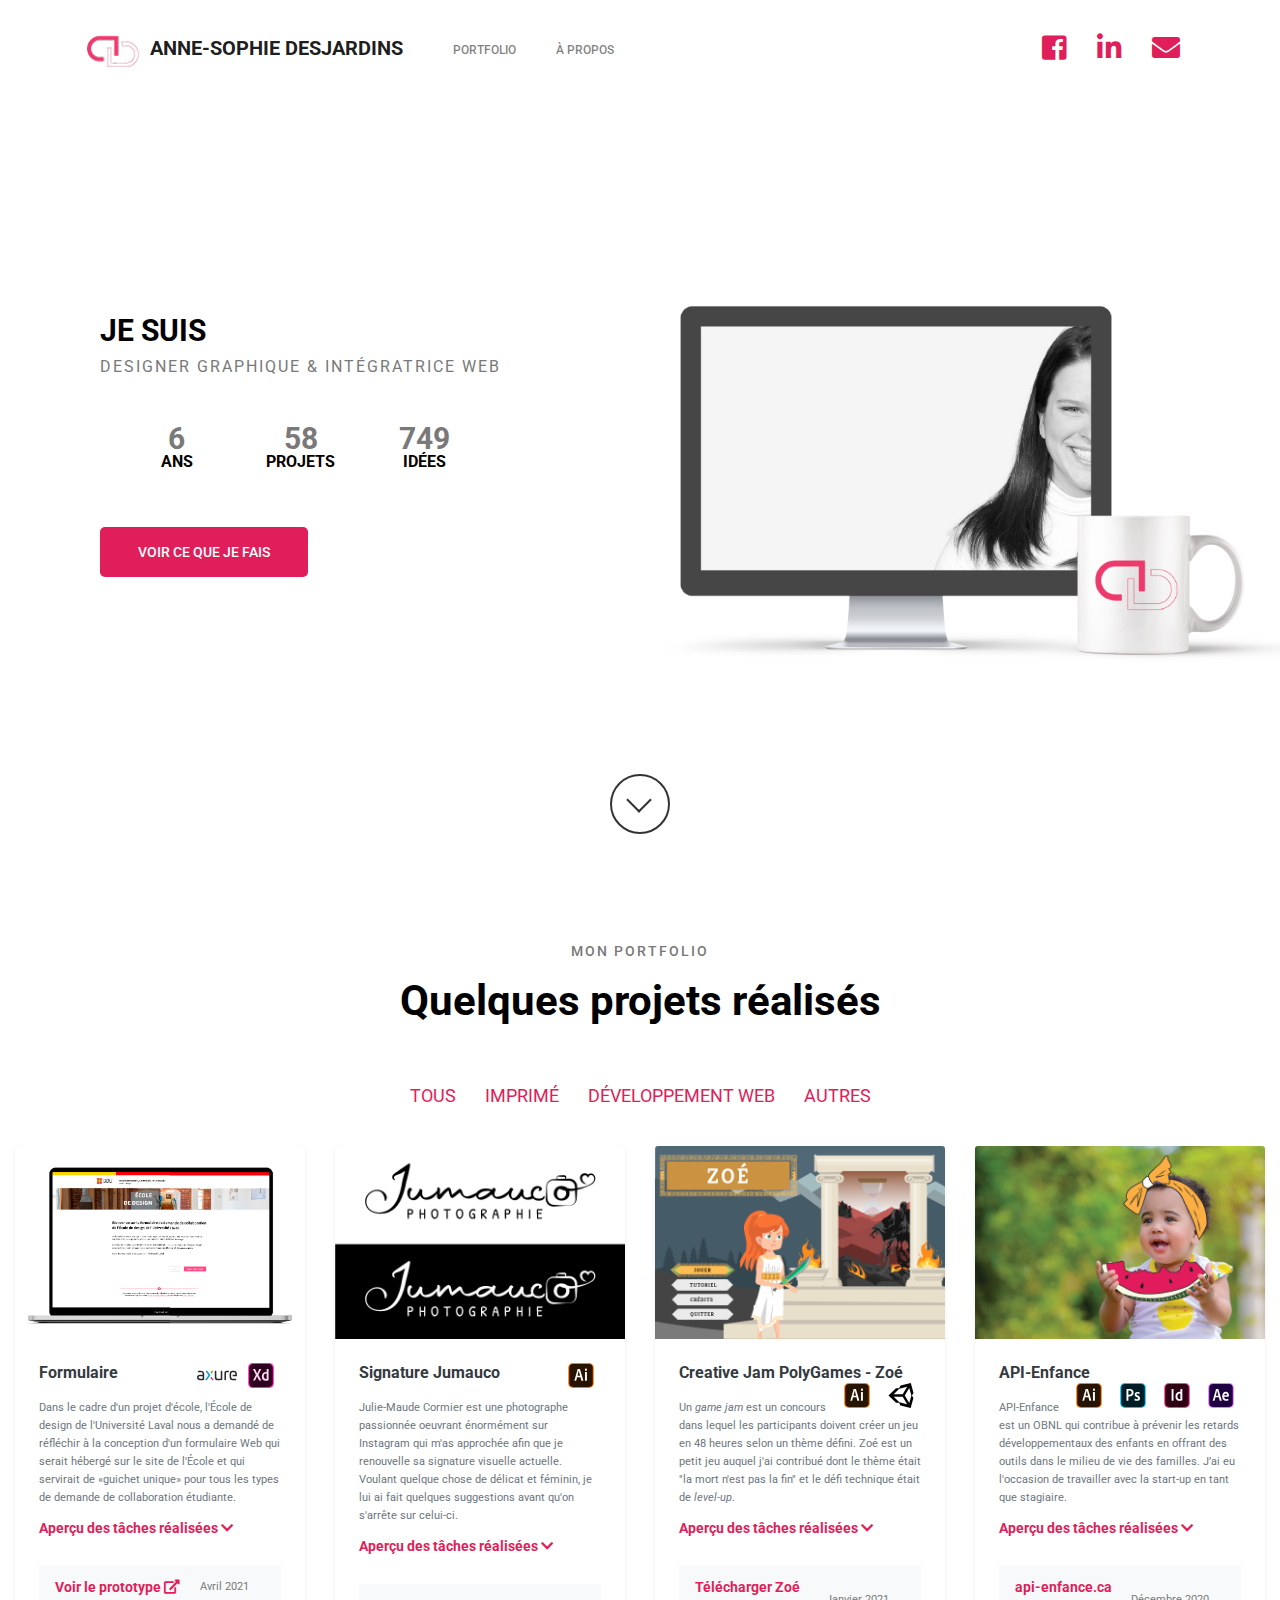
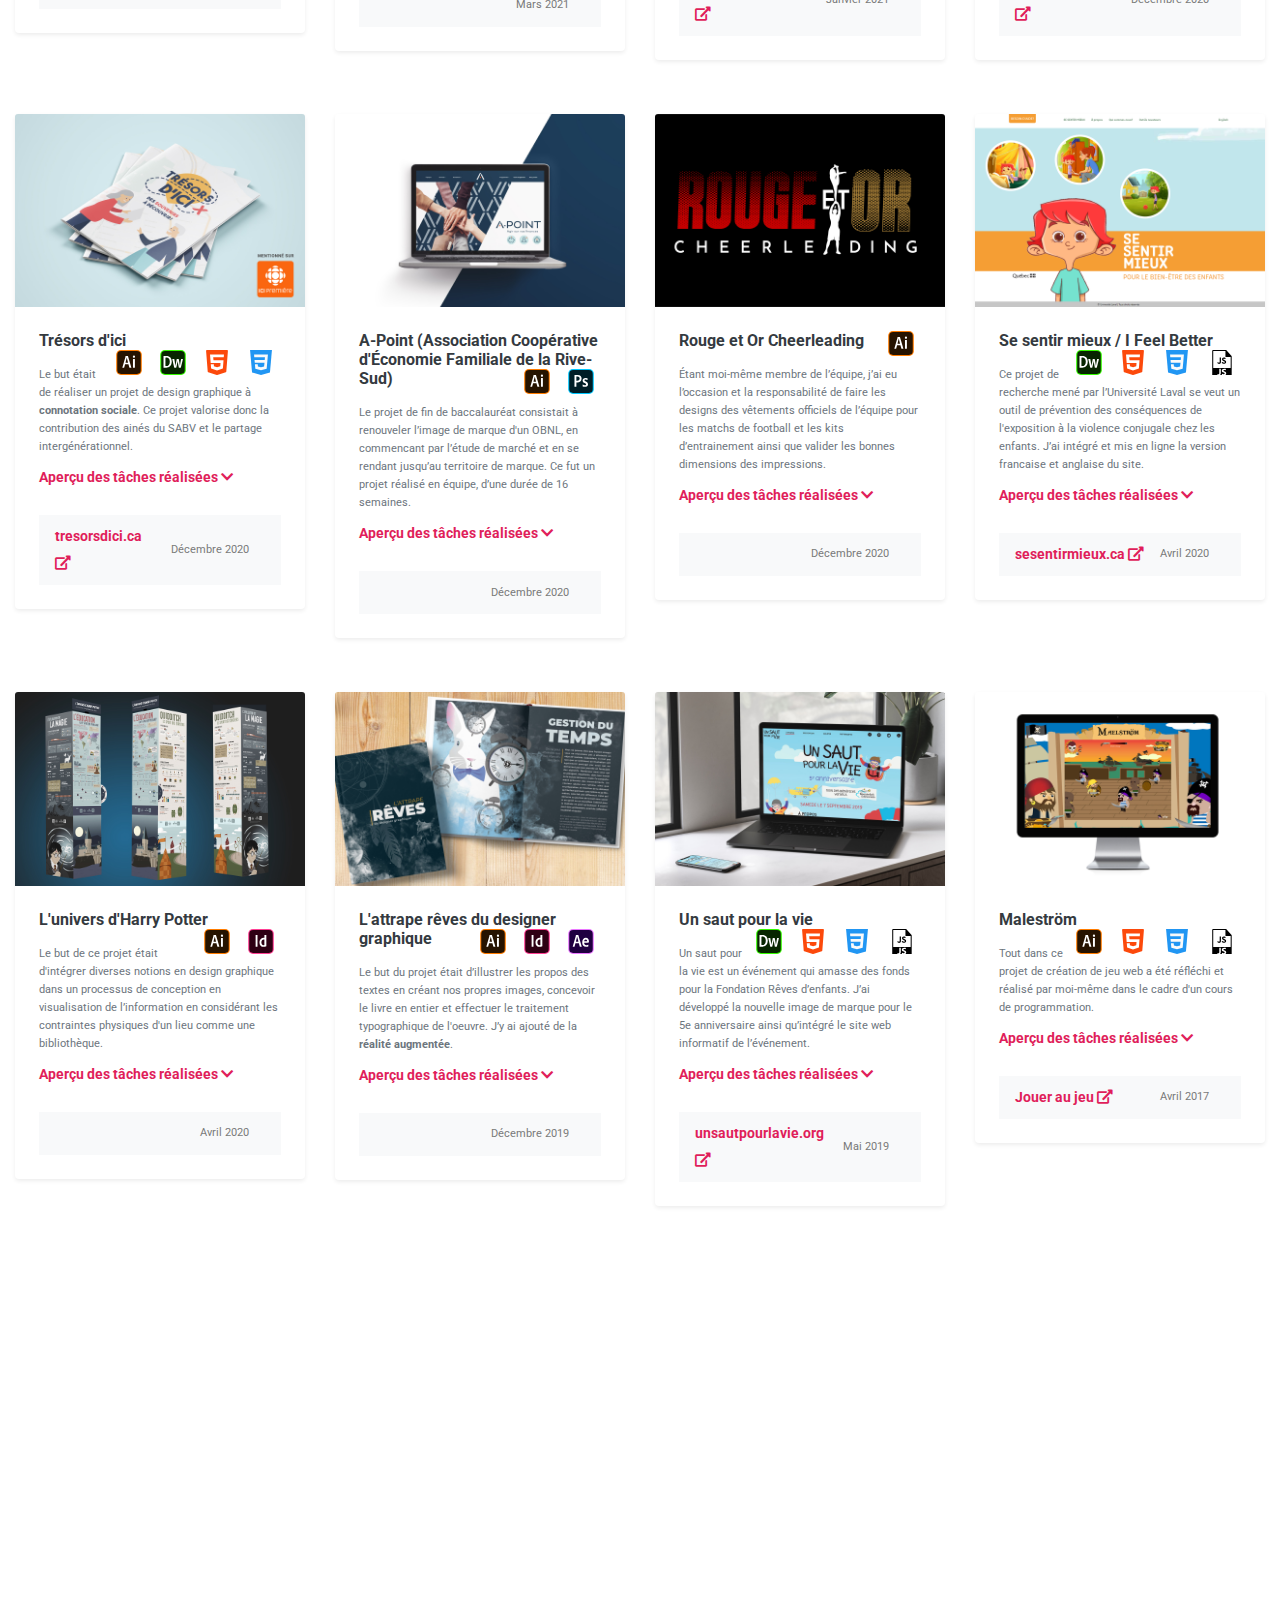
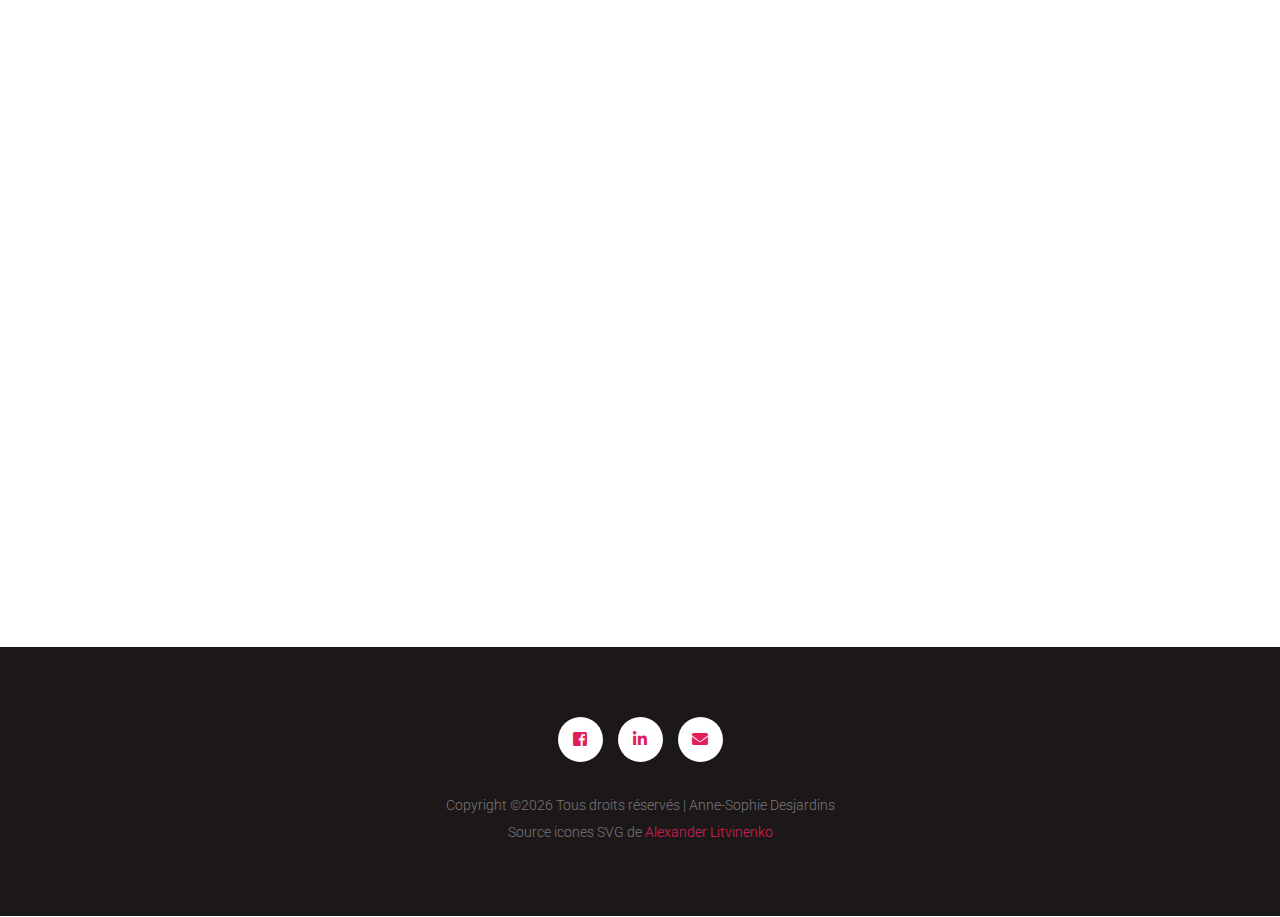
==== commit a09c6892: "MAJ" ====
--- a/index.html
+++ b/index.html
@@ -131,7 +131,7 @@
               <use xlink:href="#XD" />
             </svg>
             </span></h5>
-          <p class="small text-muted mb-2 mt-3">Dans le cadre d'un projet d'école, l'École de design de l'université laval nous a demandé de réfléchir à la conception d'un formulaire Web qui serait hébergé sur le site de l'École et qui servirait de «guichet unique» pour tous les types de demande de collaboration étudiante.</p>
+          <p class="small text-muted mb-2 mt-3">Dans le cadre d'un projet d'école, l'École de design de l'Université Laval nous a demandé de réfléchir à la conception d'un formulaire Web qui serait hébergé sur le site de l'École et qui servirait de «guichet unique» pour tous les types de demande de collaboration étudiante.</p>
           <a class="font-weight-bold" data-toggle="collapse" href="#collapseFormulaire" role="button" aria-expanded="false" aria-controls="collapseFormulaire"> Aperçu des tâches réalisées <i class="fas fa-chevron-down"></i> </a>
           <div class="collapse" id="collapseFormulaire">
             <div class="card card-body">
@@ -667,7 +667,7 @@
       <p class="lead mb-0 mt-2 font-weight-bold text-uppercase">Programme</p>
       <p>Programme 60e congrès SCSE</p>
     </div>
-    <div class="item"> <img class="img-fluid" src="img/aleatoire/DMS.png">
+    <div class="item"> <img class="img-fluid" src="img/aleatoire/dimension.png">
       <p class="lead mb-0 mt-2 font-weight-bold text-uppercase">T-Shirt</p>
       <p>Club Dimension</p>
     </div>
